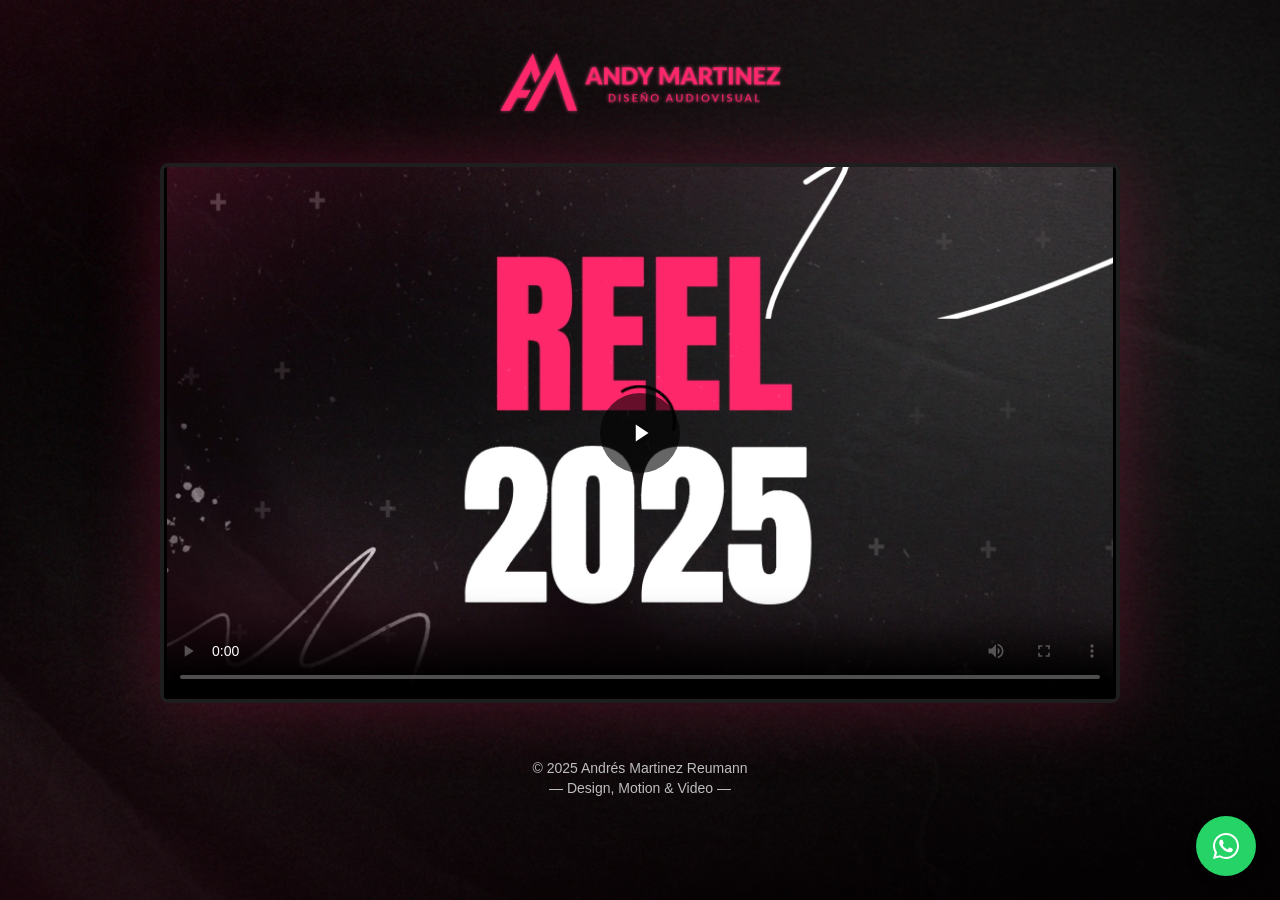
==== index.html @ 0b2b02ca "Update index.html" ====
<!DOCTYPE html>
<html lang="en">
<head>
  <meta charset="UTF-8" />
  <meta name="viewport" content="width=device-width, initial-scale=1.0" />
  <title>Andrés Martinez — Motion & Video</title>

  <!-- Favicon -->
  <!-- Colocá tus archivos en /assets/ y ajusta nombres/formato si lo deseas -->
  <link rel="icon" href="assets/fav.png" sizes="32x32" type="image/png">
 
  <!-- Optional: Apple / PWA support  -->
  <link rel="apple-touch-icon" href="assets/apple-touch-icon.png">
  <link rel="manifest" href="assets/site.webmanifest">

  <!-- Open Graph & Twitter preview -->
  <meta property="og:type" content="website" />
  <meta property="og:title" content="Andrés Martinez — Motion & Video Portfolio" />
  <meta property="og:description" content="Diseño, animación y video de alto impacto. Mirá mi reel 2025 en 1 minuto." />
  <meta property="og:image" content="https://andymartinezav.github.io/reel/assets/thumbnail.jpg" />
  <meta property="og:image:width" content="1280" />
  <meta property="og:image:height" content="720" />
  <meta property="og:url" content="https://andymartinezav.github.io/reel/" />
  <meta name="twitter:card" content="summary_large_image" />
  <meta name="twitter:title" content="Andrés Martinez — Motion & Video Portfolio" />
  <meta name="twitter:description" content="Diseño, animación y video de alto impacto. Mirá mi reel 2025 en 1 minuto." />
  <meta name="twitter:image" content="https://andymartinezav.github.io/reel/assets/thumbnail.jpg" />

  <style>
    /* =============================
      Quick‑tweak glow variables
      ————————————————————————
      Ajustá estos valores a gusto.
    ============================= */
    :root{
      --glow-color: rgba(255,39,107,0.25); /* Color (+ alpha) */
      --glow-blur: 75px;   /* Desenfoque */
      --glow-spread: 0px;  /* Grosor extra */
      --glow-inset: 0px;  /* Distancia al borde (0 pega al player) */
    }

    *{box-sizing:border-box;margin:0;padding:0}
    body{
      padding:0 1rem;display:flex;flex-direction:column;align-items:center;
      font-family:Arial,Helvetica,sans-serif;color:#fafafa;min-height:100vh;
      background:#0f0f0f url("assets/bg.png") center/cover no-repeat fixed;
    }
    body::before{content:"";position:fixed;inset:0;background:rgba(0,0,0,.4);pointer-events:none;z-index:-1}
    .logo{width:80%;max-width:280px;height:auto;margin:2rem auto}

    /* Video wrapper & custom glow */
    .video-wrapper{position:relative;width:100%;max-width:960px;aspect-ratio:16/9;overflow:visible}
    .video-wrapper::before{
      content:"";
      position:absolute;inset:var(--glow-inset);
      border-radius:12px;
      pointer-events:none;
      box-shadow:0 0 var(--glow-blur) var(--glow-spread) var(--glow-color);
      z-index:0;
    }
    .video-wrapper video{position:relative;z-index:1;width:100%;height:100%;border:4px solid #1e1e1e;border-radius:8px;background:#000}

    .play-overlay{position:absolute;top:50%;left:50%;transform:translate(-50%,-50%);width:80px;height:80px;border-radius:50%;background:rgba(0,0,0,.6);display:flex;align-items:center;justify-content:center;cursor:pointer;transition:transform .2s ease;z-index:5}
    .play-overlay:hover{transform:translate(-50%,-50%) scale(1.08)}
    .play-overlay svg{width:34px;height:34px;fill:#fff;filter:drop-shadow(0 0 4px rgba(0,0,0,.6))}

    footer{margin:3.5rem auto 1rem;font-size:.875rem;opacity:.75;text-align:center;line-height:1.4}
    /* WhatsApp button */
    .whatsapp-btn{position:fixed;bottom:1.5rem;right:1.5rem;width:60px;height:60px;border-radius:50%;background:#25d366;display:flex;align-items:center;justify-content:center;box-shadow:0 4px 10px rgba(0,0,0,.3);z-index:100;transition:transform .2s ease}
    .whatsapp-btn:hover{transform:scale(1.08)}
    .whatsapp-btn svg{width:32px;height:32px;fill:#fff}
    @media(min-width:1200px){.logo{max-width:320px}}
  </style>
</head>
<body>
  <img src="assets/logo-horizontal.png" alt="Andrés Martínez Logo" class="logo"/>

  <div class="video-wrapper">
    <video id="reel" src="assets/andymartinezreel2025.mp4" controls preload="metadata" poster="assets/thumbnail.jpg"></video>
    <div class="play-overlay" id="playBtn" aria-label="Play reel">
      <svg viewBox="0 0 64 64" xmlns="http://www.w3.org/2000/svg"><polygon points="24,16 48,32 24,48"/></svg>
    </div>
  </div>

  <footer>
    © 2025 Andrés Martinez Reumann<br/>
    — Design, Motion & Video —
  </footer>

 <a href="https://wa.me/5491161108899" class="whatsapp-btn" target="_blank" rel="noopener" aria-label="Chat on WhatsApp">
    <!-- Simple WhatsApp SVG Icon -->
    <svg viewBox="0 0 32 32" xmlns="http://www.w3.org/2000/svg">
      <path d="M16.002 2.996c-7.168 0-13 5.832-13 13 0 2.29.604 4.533 1.75 6.5L2.99 29l6.61-1.73a13.01 13.01 0 006.402 1.67h.002c7.168 0 13-5.832 13-13s-5.832-13-13-13zm0 23.999a11.003 11.003 0 01-5.606-1.53l-.4-.237-3.917 1.027 1.045-3.822-.26-.392A10.98 10.98 0 015 15.996c0-6.065 4.936-11 11-11s11 4.935 11 11-4.936 11-11 11zm6.137-8.317c-.336-.17-1.986-.981-2.296-1.094-.307-.112-.532-.17-.757.17-.224.336-.87 1.093-1.066 1.318-.196.224-.392.252-.73.084-.336-.17-1.42-.523-2.705-1.666-1-.893-1.674-1.994-1.872-2.33-.196-.336-.021-.518.148-.688.152-.152.336-.392.505-.588.168-.196.224-.336.336-.56.112-.224.056-.42-.028-.588-.084-.168-.757-1.825-1.037-2.504-.272-.652-.548-.56-.757-.569l-.646-.011c-.224 0-.588.084-.897.392-.308.308-1.176 1.148-1.176 2.805s1.203 3.252 1.372 3.48c.168.224 2.369 3.623 5.745 5.063.804.347 1.432.554 1.92.708.808.258 1.544.222 2.126.135.648-.097 1.986-.811 2.27-1.594.28-.785.28-1.46.196-1.594-.084-.135-.308-.224-.645-.392z"/>
    </svg>
  </a>
</body>
</html>
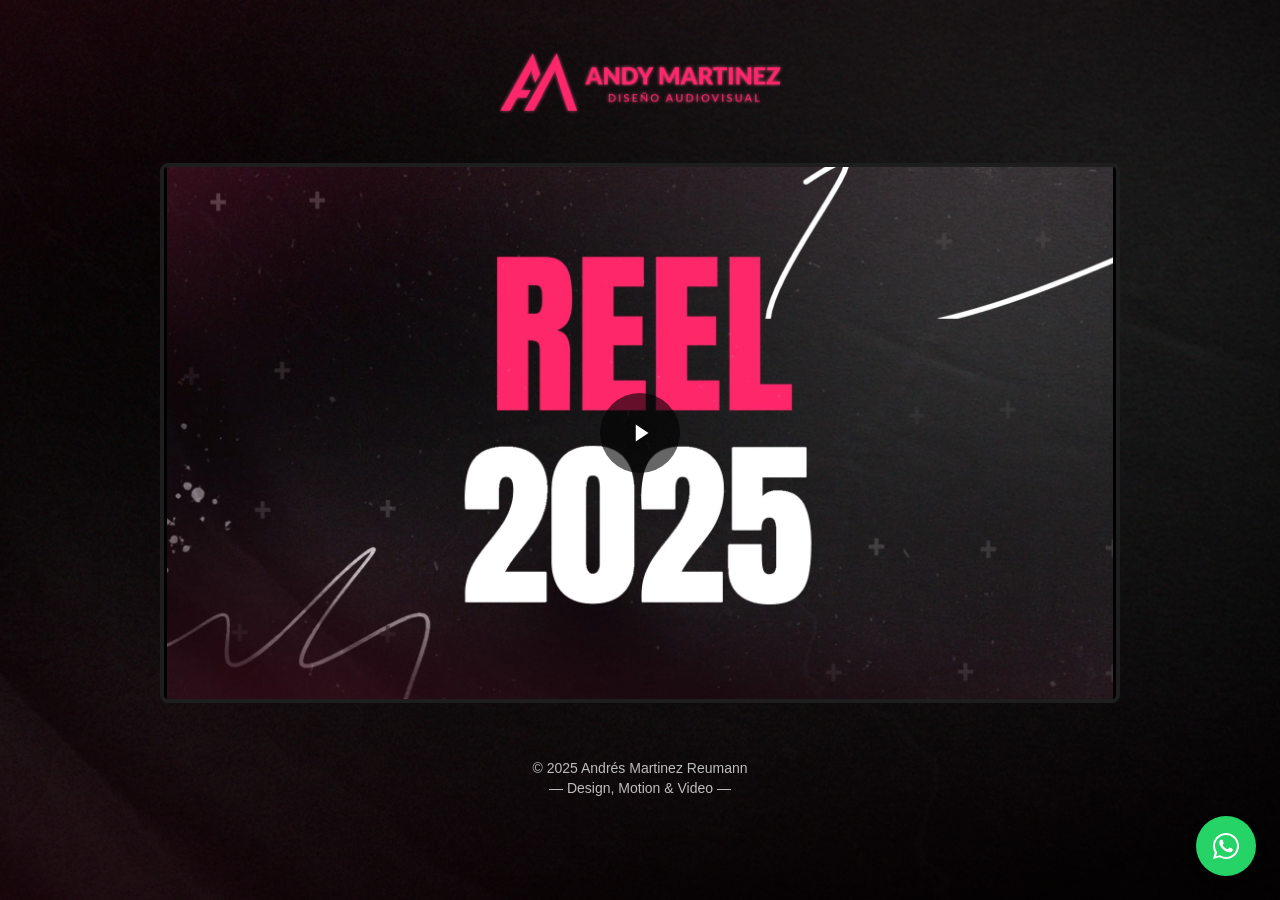
==== commit 0828a508: "Add files via upload" ====
--- a/index.html
+++ b/index.html
@@ -4,16 +4,8 @@
   <meta charset="UTF-8" />
   <meta name="viewport" content="width=device-width, initial-scale=1.0" />
   <title>Andrés Martinez — Motion & Video</title>
-
-  <!-- Favicon -->
-  <!-- Colocá tus archivos en /assets/ y ajusta nombres/formato si lo deseas -->
   <link rel="icon" href="assets/fav.png" sizes="32x32" type="image/png">
- 
-  <!-- Optional: Apple / PWA support  -->
-  <link rel="apple-touch-icon" href="assets/apple-touch-icon.png">
-  <link rel="manifest" href="assets/site.webmanifest">
-
-  <!-- Open Graph & Twitter preview -->
+  <!-- Open Graph & Twitter preview -->
   <meta property="og:type" content="website" />
   <meta property="og:title" content="Andrés Martinez — Motion & Video Portfolio" />
   <meta property="og:description" content="Diseño, animación y video de alto impacto. Mirá mi reel 2025 en 1 minuto." />
@@ -27,18 +19,6 @@
   <meta name="twitter:image" content="https://andymartinezav.github.io/reel/assets/thumbnail.jpg" />
 
   <style>
-    /* =============================
-      Quick‑tweak glow variables
-      ————————————————————————
-      Ajustá estos valores a gusto.
-    ============================= */
-    :root{
-      --glow-color: rgba(255,39,107,0.25); /* Color (+ alpha) */
-      --glow-blur: 75px;   /* Desenfoque */
-      --glow-spread: 0px;  /* Grosor extra */
-      --glow-inset: 0px;  /* Distancia al borde (0 pega al player) */
-    }
-
     *{box-sizing:border-box;margin:0;padding:0}
     body{
       padding:0 1rem;display:flex;flex-direction:column;align-items:center;
@@ -47,23 +27,11 @@
     }
     body::before{content:"";position:fixed;inset:0;background:rgba(0,0,0,.4);pointer-events:none;z-index:-1}
     .logo{width:80%;max-width:280px;height:auto;margin:2rem auto}
-
-    /* Video wrapper & custom glow */
-    .video-wrapper{position:relative;width:100%;max-width:960px;aspect-ratio:16/9;overflow:visible}
-    .video-wrapper::before{
-      content:"";
-      position:absolute;inset:var(--glow-inset);
-      border-radius:12px;
-      pointer-events:none;
-      box-shadow:0 0 var(--glow-blur) var(--glow-spread) var(--glow-color);
-      z-index:0;
-    }
-    .video-wrapper video{position:relative;z-index:1;width:100%;height:100%;border:4px solid #1e1e1e;border-radius:8px;background:#000}
-
+    .video-wrapper{position:relative;width:100%;max-width:960px;aspect-ratio:16/9}
+    .video-wrapper video{width:100%;height:100%;border:4px solid #1e1e1e;border-radius:8px;background:#000}
     .play-overlay{position:absolute;top:50%;left:50%;transform:translate(-50%,-50%);width:80px;height:80px;border-radius:50%;background:rgba(0,0,0,.6);display:flex;align-items:center;justify-content:center;cursor:pointer;transition:transform .2s ease;z-index:5}
     .play-overlay:hover{transform:translate(-50%,-50%) scale(1.08)}
     .play-overlay svg{width:34px;height:34px;fill:#fff;filter:drop-shadow(0 0 4px rgba(0,0,0,.6))}
-
     footer{margin:3.5rem auto 1rem;font-size:.875rem;opacity:.75;text-align:center;line-height:1.4}
     /* WhatsApp button */
     .whatsapp-btn{position:fixed;bottom:1.5rem;right:1.5rem;width:60px;height:60px;border-radius:50%;background:#25d366;display:flex;align-items:center;justify-content:center;box-shadow:0 4px 10px rgba(0,0,0,.3);z-index:100;transition:transform .2s ease}
@@ -84,7 +52,7 @@
 
   <footer>
     © 2025 Andrés Martinez Reumann<br/>
-    — Design, Motion & Video —
+   — Design, Motion & Video —
   </footer>
 
  <a href="https://wa.me/5491161108899" class="whatsapp-btn" target="_blank" rel="noopener" aria-label="Chat on WhatsApp">
@@ -93,5 +61,14 @@
       <path d="M16.002 2.996c-7.168 0-13 5.832-13 13 0 2.29.604 4.533 1.75 6.5L2.99 29l6.61-1.73a13.01 13.01 0 006.402 1.67h.002c7.168 0 13-5.832 13-13s-5.832-13-13-13zm0 23.999a11.003 11.003 0 01-5.606-1.53l-.4-.237-3.917 1.027 1.045-3.822-.26-.392A10.98 10.98 0 015 15.996c0-6.065 4.936-11 11-11s11 4.935 11 11-4.936 11-11 11zm6.137-8.317c-.336-.17-1.986-.981-2.296-1.094-.307-.112-.532-.17-.757.17-.224.336-.87 1.093-1.066 1.318-.196.224-.392.252-.73.084-.336-.17-1.42-.523-2.705-1.666-1-.893-1.674-1.994-1.872-2.33-.196-.336-.021-.518.148-.688.152-.152.336-.392.505-.588.168-.196.224-.336.336-.56.112-.224.056-.42-.028-.588-.084-.168-.757-1.825-1.037-2.504-.272-.652-.548-.56-.757-.569l-.646-.011c-.224 0-.588.084-.897.392-.308.308-1.176 1.148-1.176 2.805s1.203 3.252 1.372 3.48c.168.224 2.369 3.623 5.745 5.063.804.347 1.432.554 1.92.708.808.258 1.544.222 2.126.135.648-.097 1.986-.811 2.27-1.594.28-.785.28-1.46.196-1.594-.084-.135-.308-.224-.645-.392z"/>
     </svg>
   </a>
+
+  <script>
+    const video=document.getElementById('reel');
+    const playBtn=document.getElementById('playBtn');
+    video.controls=false;
+    playBtn.addEventListener('click',()=>{video.play()});
+    video.addEventListener('play',()=>{playBtn.style.display='none';video.controls=true});
+    video.addEventListener('pause',()=>{if(video.currentTime===0||video.currentTime===video.duration)return;playBtn.style.display='flex';video.controls=true});
+  </script>
 </body>
 </html>
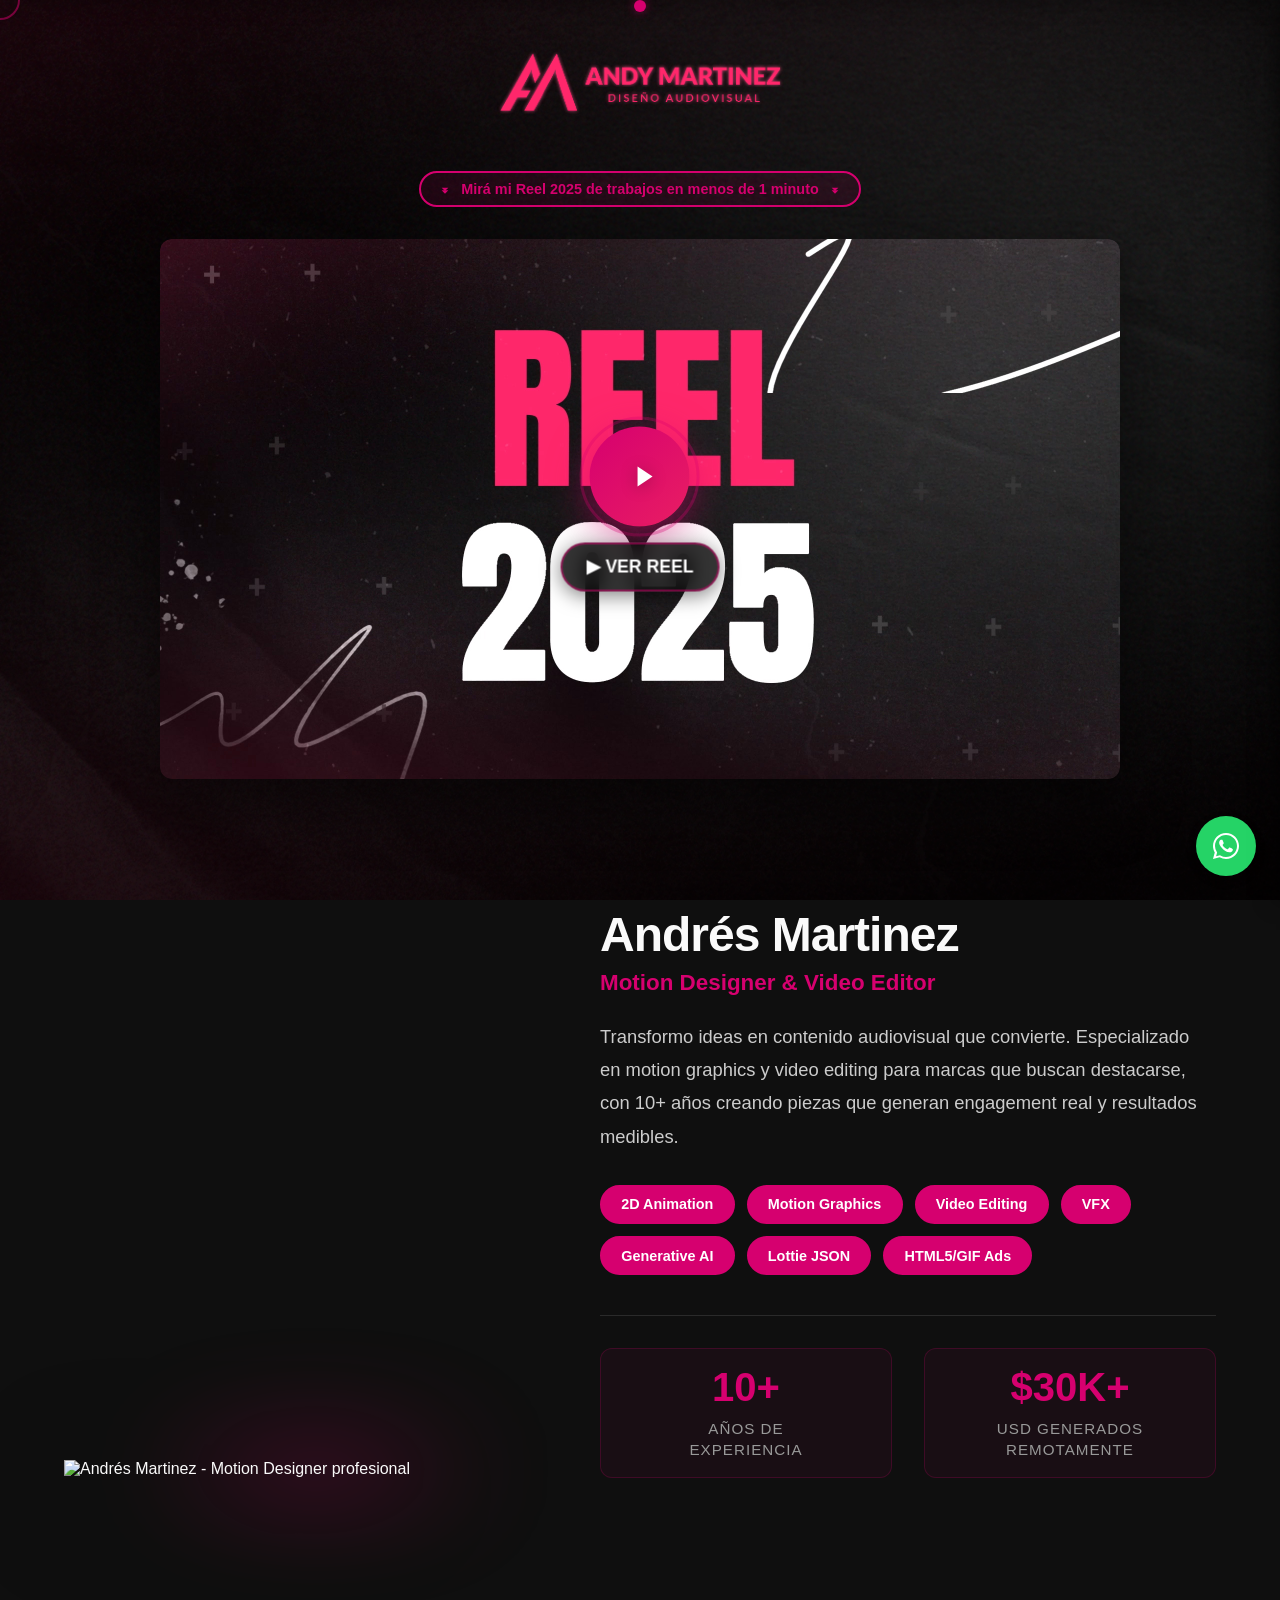
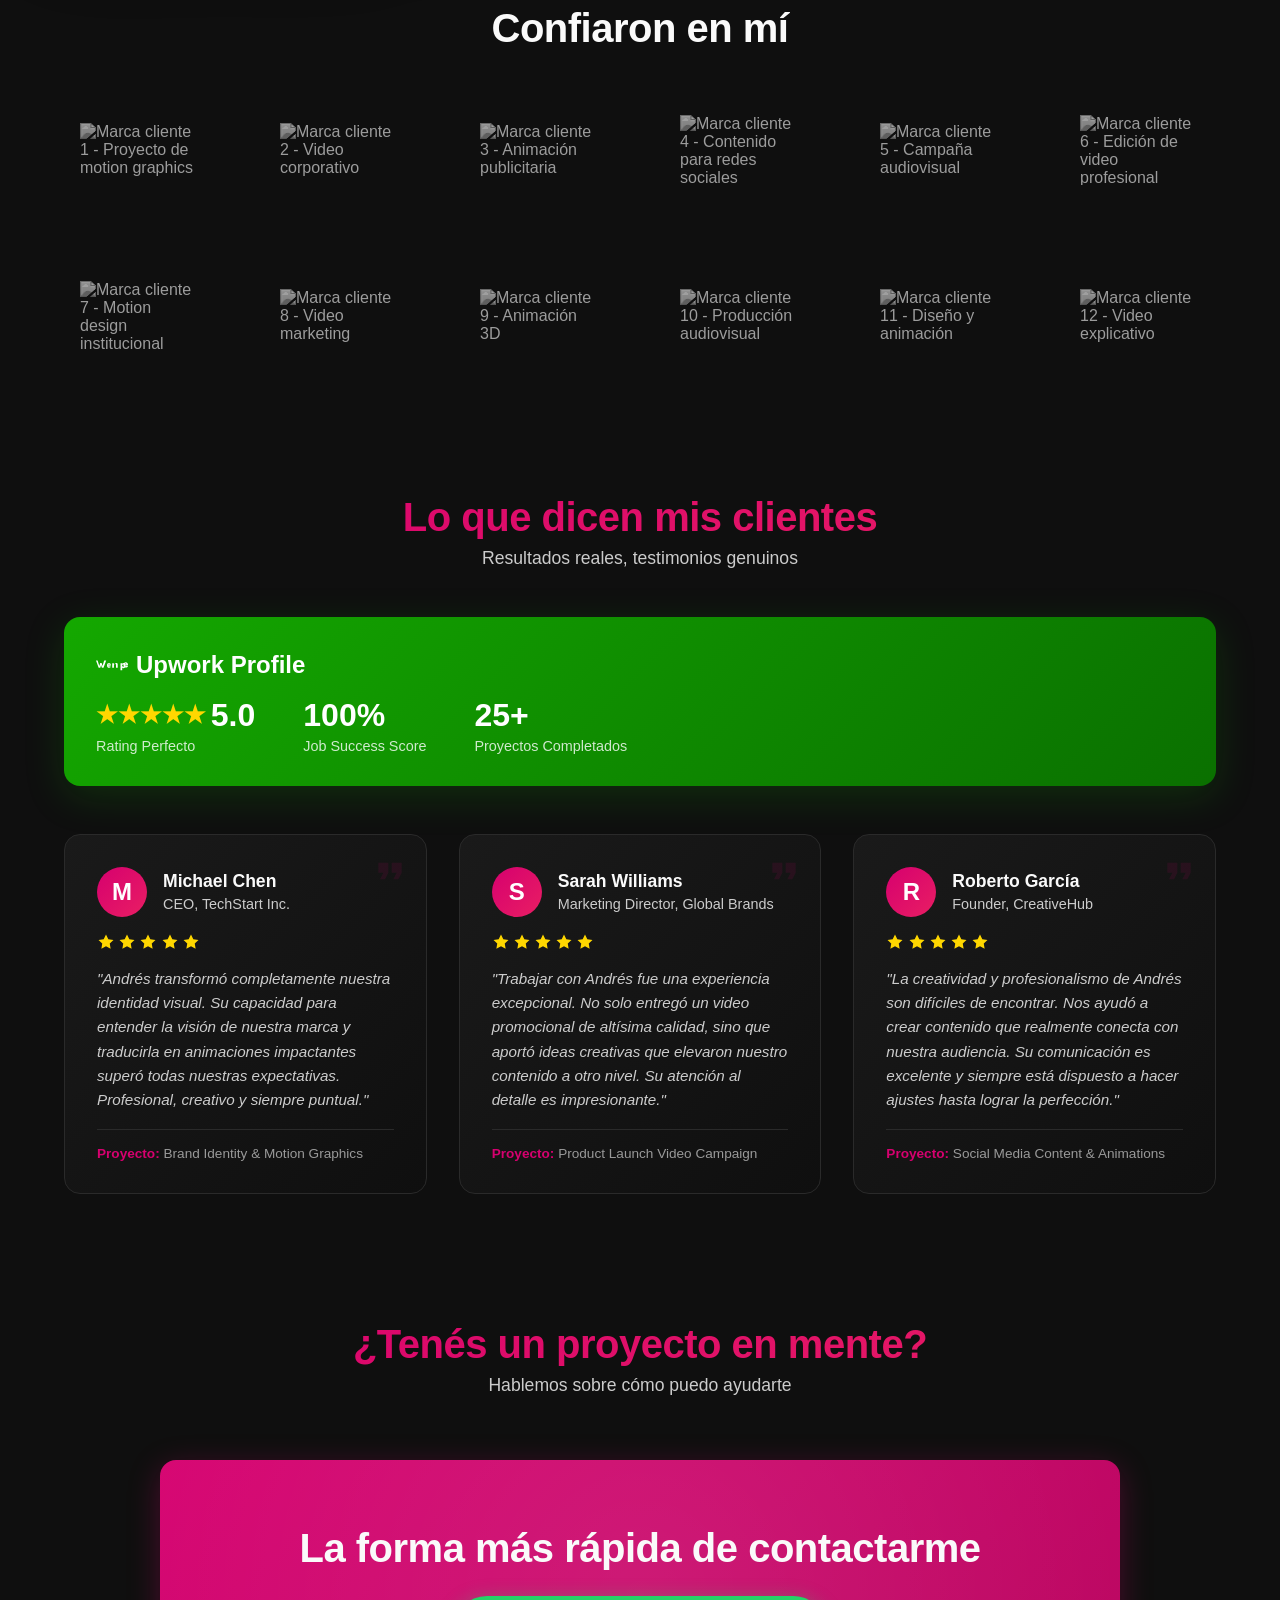
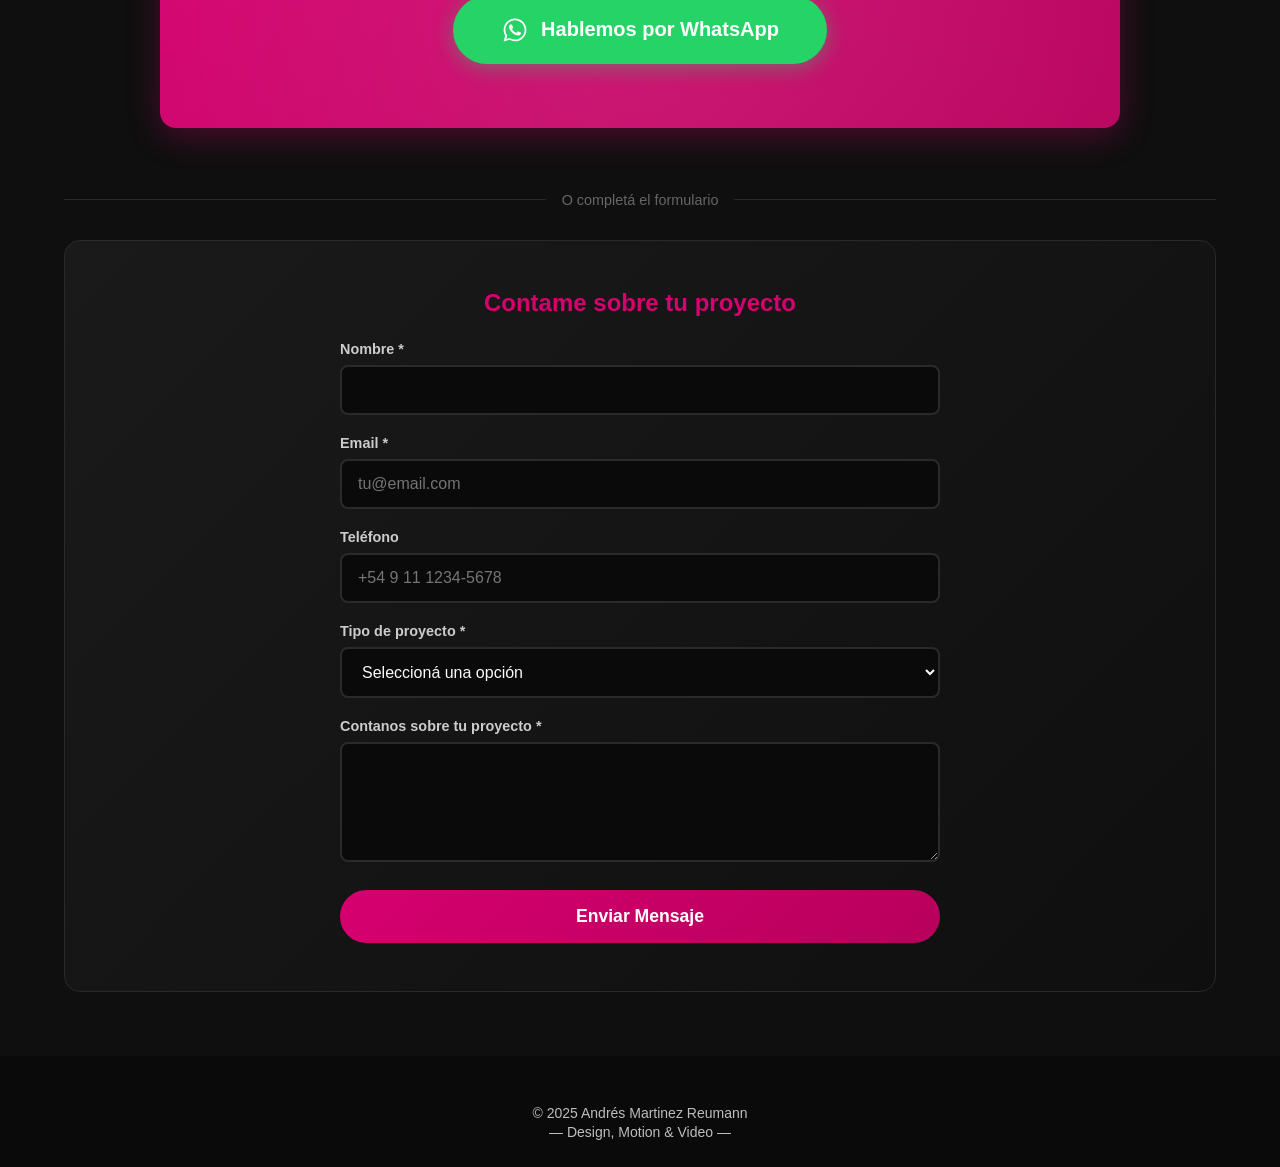
==== commit 56c89fc7: "Add files via upload" ====
--- a/index.html
+++ b/index.html
@@ -5,7 +5,6 @@
   <meta name="viewport" content="width=device-width, initial-scale=1.0" />
   <title>Andrés Martinez — Motion & Video</title>
   <link rel="icon" href="assets/fav.png" sizes="32x32" type="image/png">
-  <!-- Open Graph & Twitter preview -->
   <meta property="og:type" content="website" />
   <meta property="og:title" content="Andrés Martinez — Motion & Video Portfolio" />
   <meta property="og:description" content="Diseño, animación y video de alto impacto. Mirá mi reel 2025 en 1 minuto." />
@@ -17,58 +16,376 @@
   <meta name="twitter:title" content="Andrés Martinez — Motion & Video Portfolio" />
   <meta name="twitter:description" content="Diseño, animación y video de alto impacto. Mirá mi reel 2025 en 1 minuto." />
   <meta name="twitter:image" content="https://andymartinezav.github.io/reel/assets/thumbnail.jpg" />
-
-  <style>
-    *{box-sizing:border-box;margin:0;padding:0}
-    body{
-      padding:0 1rem;display:flex;flex-direction:column;align-items:center;
-      font-family:Arial,Helvetica,sans-serif;color:#fafafa;min-height:100vh;
-      background:#0f0f0f url("assets/bg.png") center/cover no-repeat fixed;
-    }
-    body::before{content:"";position:fixed;inset:0;background:rgba(0,0,0,.4);pointer-events:none;z-index:-1}
-    .logo{width:80%;max-width:280px;height:auto;margin:2rem auto}
-    .video-wrapper{position:relative;width:100%;max-width:960px;aspect-ratio:16/9}
-    .video-wrapper video{width:100%;height:100%;border:4px solid #1e1e1e;border-radius:8px;background:#000}
-    .play-overlay{position:absolute;top:50%;left:50%;transform:translate(-50%,-50%);width:80px;height:80px;border-radius:50%;background:rgba(0,0,0,.6);display:flex;align-items:center;justify-content:center;cursor:pointer;transition:transform .2s ease;z-index:5}
-    .play-overlay:hover{transform:translate(-50%,-50%) scale(1.08)}
-    .play-overlay svg{width:34px;height:34px;fill:#fff;filter:drop-shadow(0 0 4px rgba(0,0,0,.6))}
-    footer{margin:3.5rem auto 1rem;font-size:.875rem;opacity:.75;text-align:center;line-height:1.4}
-    /* WhatsApp button */
-    .whatsapp-btn{position:fixed;bottom:1.5rem;right:1.5rem;width:60px;height:60px;border-radius:50%;background:#25d366;display:flex;align-items:center;justify-content:center;box-shadow:0 4px 10px rgba(0,0,0,.3);z-index:100;transition:transform .2s ease}
-    .whatsapp-btn:hover{transform:scale(1.08)}
-    .whatsapp-btn svg{width:32px;height:32px;fill:#fff}
-    @media(min-width:1200px){.logo{max-width:320px}}
-  </style>
+  
+  <link rel="stylesheet" href="styles.css">
 </head>
 <body>
-  <img src="assets/logo-horizontal.png" alt="Andrés Martínez Logo" class="logo"/>
-
-  <div class="video-wrapper">
-    <video id="reel" src="assets/andymartinezreel2025.mp4" controls preload="metadata" poster="assets/thumbnail.jpg"></video>
-    <div class="play-overlay" id="playBtn" aria-label="Play reel">
-      <svg viewBox="0 0 64 64" xmlns="http://www.w3.org/2000/svg"><polygon points="24,16 48,32 24,48"/></svg>
+  <!-- PRELOADER -->
+  <div class="preloader" id="preloader">
+    <img src="assets/logo-horizontal.png" alt="Loading..." class="preloader-logo">
+    <div class="preloader-bar">
+      <div class="preloader-progress" id="preloaderProgress"></div>
     </div>
   </div>
 
+  <!-- CURSOR PERSONALIZADO -->
+  <div class="custom-cursor" id="customCursor"></div>
+  <div class="custom-cursor-ring" id="customCursorRing"></div>
+
+  <!-- STICKY HEADER -->
+  <header class="sticky-header" id="stickyHeader">
+    <div class="sticky-header-inner">
+      <div class="language-switcher">
+        <button class="lang-btn active" data-lang="es">ES</button>
+        <button class="lang-btn" data-lang="en">EN</button>
+      </div>
+      <img src="assets/logo-horizontal.png" alt="Andrés Martínez Logo" class="sticky-logo"/>
+      <button class="hamburger" id="hamburger" aria-label="Abrir menú">
+        <span></span>
+        <span></span>
+        <span></span>
+      </button>
+    </div>
+  </header>
+
+  <!-- MOBILE MENU -->
+  <div class="mobile-menu" id="mobileMenu">
+    <nav>
+      <a href="#hero" class="menu-link" data-translate="menu_reel">Reel 2025</a>
+      <a href="#brands" class="menu-link" data-translate="menu_brands">Marcas</a>
+      <a href="#about" class="menu-link" data-translate="menu_about">Sobre mí</a>
+      <a href="#social-proof" class="menu-link" data-translate="menu_testimonials">Testimonios</a>
+      <a href="#contact" class="menu-link" data-translate="menu_contact">Contacto</a>
+    </nav>
+  </div>
+
+  <!-- HERO -->
+  <div class="hero-section" id="hero">
+    <img src="assets/logo-horizontal.png" alt="Andrés Martínez - Motion Designer & Video Editor" class="logo" id="mainLogo"/>
+    
+    <div class="reel-header">
+      <div class="reel-duration">
+        <svg viewBox="0 0 24 24" xmlns="http://www.w3.org/2000/svg">
+          <path d="M7 10l5 5 5-5z"/>
+          <path d="M7 14l5 5 5-5z"/>
+        </svg>
+        <span data-translate="reel_duration">Mirá mi Reel 2025 de trabajos en menos de 1 minuto</span>
+        <svg viewBox="0 0 24 24" xmlns="http://www.w3.org/2000/svg">
+          <path d="M7 10l5 5 5-5z"/>
+          <path d="M7 14l5 5 5-5z"/>
+        </svg>
+      </div>
+    </div>
+    
+    <div class="video-wrapper">
+      <video id="reel" src="assets/andymartinezreel2025.mp4" controls preload="metadata" poster="assets/thumbnail.jpg" aria-label="Reel 2025 de Andrés Martinez"></video>
+      <div class="play-overlay" id="playBtn" aria-label="Reproducir reel">
+        <div class="play-btn-circle">
+          <svg viewBox="0 0 64 64" xmlns="http://www.w3.org/2000/svg"><polygon points="24,16 48,32 24,48"/></svg>
+        </div>
+        <div class="play-text" data-translate="play_text">▶ VER REEL</div>
+      </div>
+    </div>
+  </div>
+
+
+<!-- ABOUT -->
+  <section id="about">
+    <div class="about-container">
+      <div class="about-photo">
+        <img src="assets/andres-foto.png" alt="Andrés Martinez - Motion Designer profesional">
+      </div>
+      <div class="about-content">
+        <h3>Andrés Martinez</h3>
+        <div class="about-role" data-translate="about_role">Motion Designer & Video Editor</div>
+        <p class="about-text" data-translate="about_text">
+          Transformo ideas en contenido audiovisual que convierte. Especializado en motion graphics 
+          y video editing para marcas que buscan destacarse, con 10+ años creando piezas que generan 
+          engagement real y resultados medibles.
+        </p>
+        <div class="skills">
+          <span class="skill-badge" data-translate="skill_1">2D Animation</span>
+          <span class="skill-badge" data-translate="skill_2">Motion Graphics</span>
+          <span class="skill-badge" data-translate="skill_3">Video Editing</span>
+          <span class="skill-badge" data-translate="skill_4">VFX</span>
+          <span class="skill-badge" data-translate="skill_5">Generative AI</span>
+          <span class="skill-badge" data-translate="skill_6">Lottie JSON</span>
+          <span class="skill-badge" data-translate="skill_7">HTML5/GIF Ads</span>
+        </div>
+        <div class="stats">
+          <div class="stat-item">
+            <strong>10+</strong>
+            <span data-translate="stats_years">Años de<br>Experiencia</span>
+          </div>
+          <div class="stat-item">
+            <strong>$30K+</strong>
+            <span data-translate="stats_revenue">USD Generados<br>Remotamente</span>
+          </div>
+        </div>
+      </div>
+    </div>
+  </section>
+
+
+
+  <!-- LOGOS MARCAS -->
+  <section id="brands">
+    <h2 data-translate="brands_title">Confiaron en mí</h2>
+    <div class="brands-grid">
+      <div class="brand-item">
+        <img src="assets/logos/brand-01.png" alt="Marca cliente 1 - Proyecto de motion graphics">
+      </div>
+      <div class="brand-item">
+        <img src="assets/logos/brand-02.png" alt="Marca cliente 2 - Video corporativo">
+      </div>
+      <div class="brand-item">
+        <img src="assets/logos/brand-03.png" alt="Marca cliente 3 - Animación publicitaria">
+      </div>
+      <div class="brand-item">
+        <img src="assets/logos/brand-04.png" alt="Marca cliente 4 - Contenido para redes sociales">
+      </div>
+      <div class="brand-item">
+        <img src="assets/logos/brand-05.png" alt="Marca cliente 5 - Campaña audiovisual">
+      </div>
+      <div class="brand-item">
+        <img src="assets/logos/brand-06.png" alt="Marca cliente 6 - Edición de video profesional">
+      </div>
+      <div class="brand-item">
+        <img src="assets/logos/brand-07.png" alt="Marca cliente 7 - Motion design institucional">
+      </div>
+      <div class="brand-item">
+        <img src="assets/logos/brand-08.png" alt="Marca cliente 8 - Video marketing">
+      </div>
+      <div class="brand-item">
+        <img src="assets/logos/brand-09.png" alt="Marca cliente 9 - Animación 3D">
+      </div>
+      <div class="brand-item">
+        <img src="assets/logos/brand-10.png" alt="Marca cliente 10 - Producción audiovisual">
+      </div>
+      <div class="brand-item">
+        <img src="assets/logos/brand-11.png" alt="Marca cliente 11 - Diseño y animación">
+      </div>
+      <div class="brand-item">
+        <img src="assets/logos/brand-12.png" alt="Marca cliente 12 - Video explicativo">
+      </div>
+    </div>
+  </section>
+
+  
+
+  <!-- SOCIAL PROOF -->
+  <section id="social-proof">
+    <div class="section-title">
+      <h2 data-translate="testimonials_title">Lo que dicen mis clientes</h2>
+      <p data-translate="testimonials_subtitle">Resultados reales, testimonios genuinos</p>
+    </div>
+
+    <!-- Upwork Badge -->
+    <div class="upwork-badge">
+      <div class="upwork-info">
+        <div class="upwork-logo">
+          <svg viewBox="0 0 102 28" xmlns="http://www.w3.org/2000/svg">
+            <path d="M65.4 7.9c-3.6 0-6.5 2.3-7.5 5.5l-.1.3-.8-5.5h-5.3v14.5h5.5v-8.6c0-2.7 1.5-4.2 3.5-4.2 1.8 0 3 1.2 3 3.5v9.3h5.5v-10c0-4.5-2.6-4.8-3.8-4.8zM47 13.5c0-3.1-2-5.6-5.5-5.6-3.5 0-6.3 2.7-6.3 7.4 0 4.6 2.8 7.4 6.6 7.4 2.5 0 4.3-1.1 5.2-2.3l.2-.2-3.1-2.8-.2.2c-.6.7-1.4 1.1-2.3 1.1-1.5 0-2.5-.9-2.7-2.4h8v-2.8zm-8-1.3c.3-1.3 1.3-2.1 2.5-2.1s2.1.8 2.3 2.1h-4.8zM87.8 7.9c-1.8 0-3.4.8-4.4 2.2l-.2-1.9h-5.1v22.5h5.5v-8.2c1 1 2.4 1.5 3.9 1.5 3.8 0 6.8-3.1 6.8-8s-3-8.1-6.5-8.1zm-1.2 11.4c-1.8 0-3.2-1.5-3.2-3.5s1.4-3.5 3.2-3.5 3.2 1.5 3.2 3.5-1.4 3.5-3.2 3.5zM26.2 0L20.7 17 18 7.9h-4.7L10.6 17 5.1 0H0l8.5 22.7h5.1l2.6-8.7 2.6 8.7h5.1L32.4 0h-6.2zM102 13.3c0-4.8-2.8-7.8-7.1-7.8s-7.4 3-7.4 7.9c0 5.2 3.2 8.2 7.8 8.2 3.1 0 5.5-1.4 6.6-3.9l.2-.4-4.3-1.7-.2.3c-.6 1.1-1.7 1.7-3.1 1.7-1.8 0-3.1-1.1-3.4-2.8h11v-1.5zm-11-1.9c.4-1.5 1.6-2.5 3.1-2.5 1.6 0 2.7 1 2.9 2.5h-6z"/>
+          </svg>
+          Upwork Profile
+        </div>
+        <div class="upwork-stats">
+          <div class="stat">
+            <div class="stat-value">
+              <span class="stars">★★★★★</span>
+              <span>5.0</span>
+            </div>
+            <div class="stat-label" data-translate="upwork_rating">Rating Perfecto</div>
+          </div>
+          <div class="stat">
+            <div class="stat-value">100%</div>
+            <div class="stat-label" data-translate="upwork_success">Job Success Score</div>
+          </div>
+          <div class="stat">
+            <div class="stat-value">25+</div>
+            <div class="stat-label" data-translate="upwork_projects">Proyectos Completados</div>
+          </div>
+        </div>
+      </div>
+    </div>
+
+    <!-- Testimonials Grid -->
+    <div class="testimonials-grid">
+      <!-- Testimonial 1 -->
+      <div class="testimonial-card">
+        <div class="quote-icon">
+          <svg viewBox="0 0 24 24" xmlns="http://www.w3.org/2000/svg">
+            <path d="M6 17h3l2-4V7H5v6h3zm8 0h3l2-4V7h-6v6h3z"/>
+          </svg>
+        </div>
+        <div class="testimonial-header">
+          <div class="client-avatar">M</div>
+          <div class="client-info">
+            <div class="client-name">Michael Chen</div>
+            <div class="client-role">CEO, TechStart Inc.</div>
+          </div>
+        </div>
+        <div class="rating">
+          <svg viewBox="0 0 24 24"><path d="M12 2l3.09 6.26L22 9.27l-5 4.87 1.18 6.88L12 17.77l-6.18 3.25L7 14.14 2 9.27l6.91-1.01L12 2z"/></svg>
+          <svg viewBox="0 0 24 24"><path d="M12 2l3.09 6.26L22 9.27l-5 4.87 1.18 6.88L12 17.77l-6.18 3.25L7 14.14 2 9.27l6.91-1.01L12 2z"/></svg>
+          <svg viewBox="0 0 24 24"><path d="M12 2l3.09 6.26L22 9.27l-5 4.87 1.18 6.88L12 17.77l-6.18 3.25L7 14.14 2 9.27l6.91-1.01L12 2z"/></svg>
+          <svg viewBox="0 0 24 24"><path d="M12 2l3.09 6.26L22 9.27l-5 4.87 1.18 6.88L12 17.77l-6.18 3.25L7 14.14 2 9.27l6.91-1.01L12 2z"/></svg>
+          <svg viewBox="0 0 24 24"><path d="M12 2l3.09 6.26L22 9.27l-5 4.87 1.18 6.88L12 17.77l-6.18 3.25L7 14.14 2 9.27l6.91-1.01L12 2z"/></svg>
+        </div>
+        <div class="testimonial-text" data-translate="testimonial_1">
+          "Andrés transformó completamente nuestra identidad visual. Su capacidad para entender la visión de nuestra marca y traducirla en animaciones impactantes superó todas nuestras expectativas. Profesional, creativo y siempre puntual."
+        </div>
+        <div class="testimonial-project">
+          <strong data-translate="project_label">Proyecto:</strong> <span data-translate="project_1">Brand Identity & Motion Graphics</span>
+        </div>
+      </div>
+
+      <!-- Testimonial 2 -->
+      <div class="testimonial-card">
+        <div class="quote-icon">
+          <svg viewBox="0 0 24 24" xmlns="http://www.w3.org/2000/svg">
+            <path d="M6 17h3l2-4V7H5v6h3zm8 0h3l2-4V7h-6v6h3z"/>
+          </svg>
+        </div>
+        <div class="testimonial-header">
+          <div class="client-avatar">S</div>
+          <div class="client-info">
+            <div class="client-name">Sarah Williams</div>
+            <div class="client-role">Marketing Director, Global Brands</div>
+          </div>
+        </div>
+        <div class="rating">
+          <svg viewBox="0 0 24 24"><path d="M12 2l3.09 6.26L22 9.27l-5 4.87 1.18 6.88L12 17.77l-6.18 3.25L7 14.14 2 9.27l6.91-1.01L12 2z"/></svg>
+          <svg viewBox="0 0 24 24"><path d="M12 2l3.09 6.26L22 9.27l-5 4.87 1.18 6.88L12 17.77l-6.18 3.25L7 14.14 2 9.27l6.91-1.01L12 2z"/></svg>
+          <svg viewBox="0 0 24 24"><path d="M12 2l3.09 6.26L22 9.27l-5 4.87 1.18 6.88L12 17.77l-6.18 3.25L7 14.14 2 9.27l6.91-1.01L12 2z"/></svg>
+          <svg viewBox="0 0 24 24"><path d="M12 2l3.09 6.26L22 9.27l-5 4.87 1.18 6.88L12 17.77l-6.18 3.25L7 14.14 2 9.27l6.91-1.01L12 2z"/></svg>
+          <svg viewBox="0 0 24 24"><path d="M12 2l3.09 6.26L22 9.27l-5 4.87 1.18 6.88L12 17.77l-6.18 3.25L7 14.14 2 9.27l6.91-1.01L12 2z"/></svg>
+        </div>
+        <div class="testimonial-text" data-translate="testimonial_2">
+          "Trabajar con Andrés fue una experiencia excepcional. No solo entregó un video promocional de altísima calidad, sino que aportó ideas creativas que elevaron nuestro contenido a otro nivel. Su atención al detalle es impresionante."
+        </div>
+        <div class="testimonial-project">
+          <strong data-translate="project_label">Proyecto:</strong> <span data-translate="project_2">Product Launch Video Campaign</span>
+        </div>
+      </div>
+
+      <!-- Testimonial 3 -->
+      <div class="testimonial-card">
+        <div class="quote-icon">
+          <svg viewBox="0 0 24 24" xmlns="http://www.w3.org/2000/svg">
+            <path d="M6 17h3l2-4V7H5v6h3zm8 0h3l2-4V7h-6v6h3z"/>
+          </svg>
+        </div>
+        <div class="testimonial-header">
+          <div class="client-avatar">R</div>
+          <div class="client-info">
+            <div class="client-name">Roberto García</div>
+            <div class="client-role">Founder, CreativeHub</div>
+          </div>
+        </div>
+        <div class="rating">
+          <svg viewBox="0 0 24 24"><path d="M12 2l3.09 6.26L22 9.27l-5 4.87 1.18 6.88L12 17.77l-6.18 3.25L7 14.14 2 9.27l6.91-1.01L12 2z"/></svg>
+          <svg viewBox="0 0 24 24"><path d="M12 2l3.09 6.26L22 9.27l-5 4.87 1.18 6.88L12 17.77l-6.18 3.25L7 14.14 2 9.27l6.91-1.01L12 2z"/></svg>
+          <svg viewBox="0 0 24 24"><path d="M12 2l3.09 6.26L22 9.27l-5 4.87 1.18 6.88L12 17.77l-6.18 3.25L7 14.14 2 9.27l6.91-1.01L12 2z"/></svg>
+          <svg viewBox="0 0 24 24"><path d="M12 2l3.09 6.26L22 9.27l-5 4.87 1.18 6.88L12 17.77l-6.18 3.25L7 14.14 2 9.27l6.91-1.01L12 2z"/></svg>
+          <svg viewBox="0 0 24 24"><path d="M12 2l3.09 6.26L22 9.27l-5 4.87 1.18 6.88L12 17.77l-6.18 3.25L7 14.14 2 9.27l6.91-1.01L12 2z"/></svg>
+        </div>
+        <div class="testimonial-text" data-translate="testimonial_3">
+          "La creatividad y profesionalismo de Andrés son difíciles de encontrar. Nos ayudó a crear contenido que realmente conecta con nuestra audiencia. Su comunicación es excelente y siempre está dispuesto a hacer ajustes hasta lograr la perfección."
+        </div>
+        <div class="testimonial-project">
+          <strong data-translate="project_label">Proyecto:</strong> <span data-translate="project_3">Social Media Content & Animations</span>
+        </div>
+      </div>
+    </div>
+  </section>
+
+  <!-- CONTACTO -->
+  <section id="contact">
+    <div class="section-title">
+      <h2 data-translate="contact_title">¿Tenés un proyecto en mente?</h2>
+      <p data-translate="contact_subtitle">Hablemos sobre cómo puedo ayudarte</p>
+    </div>
+
+    <!-- CTA WhatsApp Principal -->
+    <div class="cta-section">
+      <h2 data-translate="cta_title">La forma más rápida de contactarme</h2>
+      <a href="https://wa.me/5491161108899?text=Hola%20Andrés!%20Me%20interesa%20hablar%20sobre%20un%20proyecto" 
+         class="cta-whatsapp-btn" 
+         target="_blank" 
+         rel="noopener"
+         aria-label="Contactar por WhatsApp">
+        <svg viewBox="0 0 32 32" xmlns="http://www.w3.org/2000/svg">
+          <path d="M16.002 2.996c-7.168 0-13 5.832-13 13 0 2.29.604 4.533 1.75 6.5L2.99 29l6.61-1.73a13.01 13.01 0 006.402 1.67h.002c7.168 0 13-5.832 13-13s-5.832-13-13-13zm0 23.999a11.003 11.003 0 01-5.606-1.53l-.4-.237-3.917 1.027 1.045-3.822-.26-.392A10.98 10.98 0 015 15.996c0-6.065 4.936-11 11-11s11 4.935 11 11-4.936 11-11 11zm6.137-8.317c-.336-.17-1.986-.981-2.296-1.094-.307-.112-.532-.17-.757.17-.224.336-.87 1.093-1.066 1.318-.196.224-.392.252-.73.084-.336-.17-1.42-.523-2.705-1.666-1-.893-1.674-1.994-1.872-2.33-.196-.336-.021-.518.148-.688.152-.152.336-.392.505-.588.168-.196.224-.336.336-.56.112-.224.056-.42-.028-.588-.084-.168-.757-1.825-1.037-2.504-.272-.652-.548-.56-.757-.569l-.646-.011c-.224 0-.588.084-.897.392-.308.308-1.176 1.148-1.176 2.805s1.203 3.252 1.372 3.48c.168.224 2.369 3.623 5.745 5.063.804.347 1.432.554 1.92.708.808.258 1.544.222 2.126.135.648-.097 1.986-.811 2.27-1.594.28-.785.28-1.46.196-1.594-.084-.135-.308-.224-.645-.392z"/>
+        </svg>
+        <span data-translate="cta_whatsapp">Hablemos por WhatsApp</span>
+      </a>
+    </div>
+
+    <div class="form-divider">
+      <span data-translate="form_divider">O completá el formulario</span>
+    </div>
+
+    <!-- Formulario de Contacto -->
+    <div class="contact-form-section">
+      <h3 data-translate="form_title">Contame sobre tu proyecto</h3>
+      <form class="contact-form" id="contactForm">
+        <div class="form-group">
+          <label for="name" data-translate="form_name">Nombre *</label>
+          <input type="text" id="name" name="name" required placeholder="">
+        </div>
+        
+        <div class="form-group">
+          <label for="email" data-translate="form_email">Email *</label>
+          <input type="email" id="email" name="email" required placeholder="tu@email.com">
+        </div>
+        
+        <div class="form-group">
+          <label for="phone" data-translate="form_phone">Teléfono</label>
+          <input type="tel" id="phone" name="phone" placeholder="+54 9 11 1234-5678">
+        </div>
+        
+        <div class="form-group">
+          <label for="projectType" data-translate="form_project_type">Tipo de proyecto *</label>
+          <select id="projectType" name="projectType" required>
+            <option value="" data-translate="form_select_option">Seleccioná una opción</option>
+            <option value="motion-graphics" data-translate="project_motion">Motion Graphics</option>
+            <option value="video-editing" data-translate="project_editing">Edición de Video</option>
+            <option value="animation-3d" data-translate="project_3d">Animación 3D</option>
+            <option value="social-media" data-translate="project_social">Contenido para Redes Sociales</option>
+            <option value="explainer-video" data-translate="project_explainer">Video Explicativo</option>
+            <option value="corporate-video" data-translate="project_corporate">Video Corporativo</option>
+            <option value="other" data-translate="project_other">Otro</option>
+          </select>
+        </div>
+        
+        <div class="form-group">
+          <label for="message" data-translate="form_message">Contanos sobre tu proyecto *</label>
+          <textarea id="message" name="message" required placeholder=""></textarea>
+        </div>
+        
+        <button type="submit" class="form-submit" data-translate="form_submit">Enviar Mensaje</button>
+      </form>
+    </div>
+  </section>
+
+  <!-- FOOTER -->
   <footer>
-    © 2025 Andrés Martinez Reumann<br/>
-   — Design, Motion & Video —
+    <div class="footer-content">
+      <div class="copyright">
+        © 2025 Andrés Martinez Reumann<br/>
+        — Design, Motion & Video —
+      </div>
+    </div>
   </footer>
 
- <a href="https://wa.me/5491161108899" class="whatsapp-btn" target="_blank" rel="noopener" aria-label="Chat on WhatsApp">
-    <!-- Simple WhatsApp SVG Icon -->
+  <!-- WHATSAPP BUTTON -->
+  <a href="https://wa.me/5491161108899" class="whatsapp-btn" target="_blank" rel="noopener" aria-label="Chat on WhatsApp">
     <svg viewBox="0 0 32 32" xmlns="http://www.w3.org/2000/svg">
       <path d="M16.002 2.996c-7.168 0-13 5.832-13 13 0 2.29.604 4.533 1.75 6.5L2.99 29l6.61-1.73a13.01 13.01 0 006.402 1.67h.002c7.168 0 13-5.832 13-13s-5.832-13-13-13zm0 23.999a11.003 11.003 0 01-5.606-1.53l-.4-.237-3.917 1.027 1.045-3.822-.26-.392A10.98 10.98 0 015 15.996c0-6.065 4.936-11 11-11s11 4.935 11 11-4.936 11-11 11zm6.137-8.317c-.336-.17-1.986-.981-2.296-1.094-.307-.112-.532-.17-.757.17-.224.336-.87 1.093-1.066 1.318-.196.224-.392.252-.73.084-.336-.17-1.42-.523-2.705-1.666-1-.893-1.674-1.994-1.872-2.33-.196-.336-.021-.518.148-.688.152-.152.336-.392.505-.588.168-.196.224-.336.336-.56.112-.224.056-.42-.028-.588-.084-.168-.757-1.825-1.037-2.504-.272-.652-.548-.56-.757-.569l-.646-.011c-.224 0-.588.084-.897.392-.308.308-1.176 1.148-1.176 2.805s1.203 3.252 1.372 3.48c.168.224 2.369 3.623 5.745 5.063.804.347 1.432.554 1.92.708.808.258 1.544.222 2.126.135.648-.097 1.986-.811 2.27-1.594.28-.785.28-1.46.196-1.594-.084-.135-.308-.224-.645-.392z"/>
     </svg>
   </a>
 
-  <script>
-    const video=document.getElementById('reel');
-    const playBtn=document.getElementById('playBtn');
-    video.controls=false;
-    playBtn.addEventListener('click',()=>{video.play()});
-    video.addEventListener('play',()=>{playBtn.style.display='none';video.controls=true});
-    video.addEventListener('pause',()=>{if(video.currentTime===0||video.currentTime===video.duration)return;playBtn.style.display='flex';video.controls=true});
-  </script>
+  <script src="script.js"></script>
 </body>
-</html>
+</html>
--- a/styles.css
+++ b/styles.css
@@ -0,0 +1,1261 @@
+/* RESET Y BASE */
+* {
+  box-sizing: border-box;
+  margin: 0;
+  padding: 0;
+}
+
+html {
+  scroll-behavior: smooth;
+}
+
+body {
+  padding: 0;
+  display: flex;
+  flex-direction: column;
+  align-items: center;
+  font-family: Arial, Helvetica, sans-serif;
+  color: #fafafa;
+  min-height: 100vh;
+  background: #0f0f0f url("assets/bg.png") center/cover no-repeat fixed;
+  cursor: none;
+}
+
+body::before {
+  content: "";
+  position: fixed;
+  inset: 0;
+  background: rgba(0, 0, 0, 0.4);
+  pointer-events: none;
+  z-index: -1;
+}
+
+/* CURSOR PERSONALIZADO */
+.custom-cursor {
+  position: fixed;
+  width: 12px;
+  height: 12px;
+  background: #d6006f;
+  border-radius: 50%;
+  pointer-events: none;
+  z-index: 9999;
+  transition: transform 0.15s ease;
+  box-shadow: 0 0 10px rgba(214, 0, 111, 0.5);
+}
+
+.custom-cursor-ring {
+  position: fixed;
+  width: 40px;
+  height: 40px;
+  border: 2px solid #d6006f;
+  border-radius: 50%;
+  pointer-events: none;
+  z-index: 9998;
+  transition: transform 0.2s ease, width 0.3s ease, height 0.3s ease, opacity 0.3s ease;
+  opacity: 0.5;
+}
+
+.custom-cursor.hover {
+  transform: scale(1.5) translate(-50%, -50%);
+  background: #e91e63;
+  box-shadow: 0 0 20px rgba(233, 30, 99, 0.8);
+}
+
+.custom-cursor-ring.hover {
+  width: 60px;
+  height: 60px;
+  opacity: 0.8;
+  border-color: #e91e63;
+  border-width: 2px;
+}
+
+.custom-cursor.click {
+  transform: scale(0.8) translate(-50%, -50%);
+}
+
+.custom-cursor-ring.click {
+  width: 50px;
+  height: 50px;
+  opacity: 1;
+}
+
+/* PRELOADER */
+.preloader {
+  position: fixed;
+  inset: 0;
+  background: #0f0f0f;
+  display: flex;
+  flex-direction: column;
+  align-items: center;
+  justify-content: center;
+  z-index: 10000;
+  transition: opacity 0.5s ease, visibility 0.5s ease;
+}
+
+.preloader.hidden {
+  opacity: 0;
+  visibility: hidden;
+}
+
+.preloader-logo {
+  width: 200px;
+  height: auto;
+  margin-bottom: 2rem;
+  animation: pulse 2s ease-in-out infinite;
+}
+
+.preloader-bar {
+  width: 200px;
+  height: 3px;
+  background: #1a1a1a;
+  border-radius: 10px;
+  overflow: hidden;
+  position: relative;
+}
+
+.preloader-progress {
+  height: 100%;
+  background: linear-gradient(90deg, #d6006f, #e91e63);
+  width: 0%;
+  transition: width 0.3s ease;
+  border-radius: 10px;
+}
+
+@keyframes pulse {
+  0%, 100% {
+    opacity: 0.6;
+    transform: scale(1);
+  }
+  50% {
+    opacity: 1;
+    transform: scale(1.05);
+  }
+}
+
+/* HEADER STICKY */
+.sticky-header {
+  position: fixed;
+  top: 0;
+  left: 0;
+  right: 0;
+  background: rgba(15, 15, 15, 0.95);
+  backdrop-filter: blur(10px);
+  z-index: 500;
+  padding: 1rem 1.5rem;
+  display: flex;
+  align-items: center;
+  justify-content: space-between;
+  border-bottom: 2px solid #1e1e1e;
+  transform: translateY(-100%);
+  transition: transform 0.3s ease;
+  box-shadow: 0 4px 20px rgba(0, 0, 0, 0.3);
+}
+
+.sticky-header.visible {
+  transform: translateY(0);
+}
+
+.sticky-header-inner {
+  width: 100%;
+  max-width: 1200px;
+  margin: 0 auto;
+  display: grid;
+  grid-template-columns: 1fr auto 1fr;
+  align-items: center;
+  gap: 1rem;
+}
+
+.sticky-logo {
+  height: auto;
+  width: 100%;
+  max-width: 280px;
+  margin: 0 auto;
+}
+
+/* HAMBURGER MENU */
+.hamburger {
+  width: 40px;
+  height: 40px;
+  background: transparent;
+  border: 2px solid #d6006f;
+  border-radius: 8px;
+  cursor: pointer;
+  display: flex;
+  flex-direction: column;
+  align-items: center;
+  justify-content: center;
+  gap: 5px;
+  transition: all 0.3s ease;
+  padding: 0;
+  z-index: 700;
+  margin-left: auto;
+}
+
+.hamburger:hover {
+  background: #d6006f;
+}
+
+.hamburger span {
+  width: 22px;
+  height: 2px;
+  background: #d6006f;
+  transition: all 0.3s ease;
+  border-radius: 2px;
+}
+
+.hamburger:hover span {
+  background: #fff;
+}
+
+.hamburger.active {
+  background: #d6006f;
+}
+
+.hamburger.active span {
+  background: #fff;
+}
+
+.hamburger.active span:nth-child(1) {
+  transform: rotate(45deg) translate(7px, 7px);
+}
+
+.hamburger.active span:nth-child(2) {
+  opacity: 0;
+}
+
+.hamburger.active span:nth-child(3) {
+  transform: rotate(-45deg) translate(7px, -7px);
+}
+
+/* MOBILE MENU */
+.mobile-menu {
+  position: fixed;
+  top: 0;
+  right: 0;
+  width: 280px;
+  max-width: 90vw;
+  background: rgba(15, 15, 15, 0.98);
+  backdrop-filter: blur(10px);
+  border-left: 2px solid #1e1e1e;
+  border-radius: 0;
+  padding: 5rem 1.5rem 2rem;
+  transform: translateX(100%);
+  transition: transform 0.3s ease;
+  z-index: 600;
+  box-shadow: -4px 0 20px rgba(0, 0, 0, 0.5);
+  height: 100vh;
+  overflow-y: auto;
+}
+
+.mobile-menu.active {
+  transform: translateX(0);
+}
+
+.mobile-menu nav {
+  display: flex;
+  flex-direction: column;
+  gap: 1rem;
+}
+
+.mobile-menu a {
+  color: #fafafa;
+  text-decoration: none;
+  font-size: 1.1rem;
+  font-weight: 600;
+  padding: 0.75rem 1rem;
+  border-radius: 8px;
+  transition: all 0.3s ease;
+  display: block;
+  border: 2px solid transparent;
+}
+
+.mobile-menu a:hover {
+  background: #d6006f;
+  border-color: #d6006f;
+  transform: translateX(-5px);
+}
+
+/* HERO SECTION */
+.hero-section {
+  width: 100%;
+  padding: 0 1rem;
+  display: flex;
+  flex-direction: column;
+  align-items: center;
+}
+
+.logo {
+  width: 80%;
+  max-width: 280px;
+  height: auto;
+  margin: 2rem auto 2rem;
+  opacity: 0;
+  animation: fadeInUp 1s ease forwards 0.5s;
+}
+
+.reel-header {
+  text-align: center;
+  margin: 0 auto 2rem;
+  max-width: 800px;
+  opacity: 0;
+  animation: fadeInUp 1s ease forwards 0.6s;
+}
+
+.reel-duration {
+  display: inline-flex;
+  align-items: center;
+  gap: 0.5rem;
+  background: rgba(214, 0, 111, 0.1);
+  border: 2px solid #d6006f;
+  padding: 0.5rem 1rem;
+  border-radius: 50px;
+  font-size: 0.9rem;
+  color: #d6006f;
+  font-weight: 600;
+  margin-top: 0.5rem;
+}
+
+.reel-duration svg {
+  width: 16px;
+  height: 16px;
+  fill: #d6006f;
+}
+
+.video-wrapper {
+  position: relative;
+  width: 100%;
+  max-width: 960px;
+  aspect-ratio: 16/9;
+  margin-bottom: 4rem;
+  opacity: 0;
+  animation: fadeInUp 1s ease forwards 0.7s;
+  box-shadow: 0 20px 60px rgba(0, 0, 0, 0.5);
+  border-radius: 12px;
+  overflow: hidden;
+}
+
+.video-wrapper::before {
+  content: '';
+  position: absolute;
+  inset: -2px;
+  background: linear-gradient(135deg, #d6006f, #e91e63, #d6006f);
+  border-radius: 12px;
+  z-index: -1;
+  opacity: 0;
+  animation: borderPulse 3s ease-in-out infinite;
+}
+
+@keyframes borderPulse {
+  0%, 100% {
+    opacity: 0;
+  }
+  50% {
+    opacity: 0.6;
+  }
+}
+
+.video-wrapper video {
+  width: 100%;
+  height: 100%;
+  border: none;
+  border-radius: 10px;
+  background: #000;
+}
+
+.play-overlay {
+  position: absolute;
+  top: 50%;
+  left: 50%;
+  transform: translate(-50%, -50%);
+  display: flex;
+  flex-direction: column;
+  align-items: center;
+  gap: 1rem;
+  cursor: pointer;
+  z-index: 5;
+  transition: all 0.3s ease;
+}
+
+.play-overlay:hover {
+  transform: translate(-50%, -50%) scale(1.05);
+}
+
+.play-btn-circle {
+  width: 100px;
+  height: 100px;
+  border-radius: 50%;
+  background: linear-gradient(135deg, #d6006f, #e91e63);
+  display: flex;
+  align-items: center;
+  justify-content: center;
+  box-shadow: 0 10px 40px rgba(214, 0, 111, 0.6);
+  animation: playPulse 2s ease-in-out infinite;
+  position: relative;
+}
+
+.play-btn-circle::before {
+  content: '';
+  position: absolute;
+  inset: -10px;
+  border-radius: 50%;
+  border: 3px solid rgba(214, 0, 111, 0.3);
+  animation: ringPulse 2s ease-in-out infinite;
+}
+
+@keyframes playPulse {
+  0%, 100% {
+    transform: scale(1);
+    box-shadow: 0 10px 40px rgba(214, 0, 111, 0.6);
+  }
+  50% {
+    transform: scale(1.05);
+    box-shadow: 0 15px 50px rgba(214, 0, 111, 0.8);
+  }
+}
+
+@keyframes ringPulse {
+  0%, 100% {
+    transform: scale(1);
+    opacity: 0.3;
+  }
+  50% {
+    transform: scale(1.2);
+    opacity: 0.6;
+  }
+}
+
+.play-btn-circle svg {
+  width: 40px;
+  height: 40px;
+  fill: #fff;
+  filter: drop-shadow(0 2px 8px rgba(0, 0, 0, 0.3));
+  margin-left: 5px;
+}
+
+.play-text {
+  background: rgba(0, 0, 0, 0.8);
+  backdrop-filter: blur(10px);
+  padding: 0.75rem 1.5rem;
+  border-radius: 50px;
+  font-size: 1.1rem;
+  font-weight: 700;
+  color: #fff;
+  border: 2px solid rgba(214, 0, 111, 0.5);
+  box-shadow: 0 4px 20px rgba(0, 0, 0, 0.5);
+}
+
+@keyframes fadeInUp {
+  from {
+    opacity: 0;
+    transform: translateY(30px);
+  }
+  to {
+    opacity: 1;
+    transform: translateY(0);
+  }
+}
+
+/* SECCIONES */
+section {
+  width: 100%;
+  max-width: 1200px;
+  padding: 4rem 1.5rem;
+  opacity: 0;
+  transform: translateY(30px);
+  transition: opacity 0.6s ease, transform 0.6s ease;
+}
+
+section.visible {
+  opacity: 1;
+  transform: translateY(0);
+}
+
+h2 {
+  font-size: 2rem;
+  font-weight: 700;
+  text-align: center;
+  margin-bottom: 3rem;
+  letter-spacing: -0.5px;
+}
+
+/* LOGOS MARCAS */
+.brands-grid {
+  display: grid;
+  grid-template-columns: repeat(3, 1fr);
+  gap: 3rem 2rem;
+  align-items: center;
+}
+
+.brand-item {
+  display: flex;
+  align-items: center;
+  justify-content: center;
+  opacity: 0.6;
+  transition: all 0.4s ease;
+  filter: grayscale(100%);
+  cursor: pointer;
+  padding: 1rem;
+  position: relative;
+}
+
+.brand-item:hover {
+  opacity: 1;
+  filter: grayscale(0%);
+  transform: scale(1.08) translateY(-5px);
+}
+
+.brand-item::after {
+  content: '';
+  position: absolute;
+  bottom: 0;
+  left: 50%;
+  transform: translateX(-50%) scaleX(0);
+  width: 80%;
+  height: 2px;
+  background: linear-gradient(90deg, transparent, #d6006f, transparent);
+  transition: transform 0.3s ease;
+}
+
+.brand-item:hover::after {
+  transform: translateX(-50%) scaleX(1);
+}
+
+.brand-item img {
+  max-width: 100%;
+  height: auto;
+  max-height: 60px;
+  object-fit: contain;
+}
+
+/* ABOUT SECTION */
+.about-container {
+  display: grid;
+  grid-template-columns: 1fr;
+  gap: 3rem;
+  align-items: flex-end;
+  position: relative;
+}
+
+.about-photo {
+  width: 100%;
+  max-width: 550px;
+  margin: 0 auto;
+  position: relative;
+  display: flex;
+  align-items: flex-end;
+  justify-content: center;
+  overflow: visible;
+}
+
+.about-photo::before {
+  content: '';
+  position: absolute;
+  inset: -40px;
+  background: radial-gradient(circle, rgba(214, 0, 111, 0.35) 0%, transparent 65%);
+  filter: blur(50px);
+  z-index: 0;
+  opacity: 0.7;
+  animation: pulse-glow 3s ease-in-out infinite;
+}
+
+@keyframes pulse-glow {
+  0%, 100% {
+    opacity: 0.4;
+    transform: scale(1);
+  }
+  50% {
+    opacity: 0.7;
+    transform: scale(1.05);
+  }
+}
+
+.about-photo img {
+  width: 120%;
+  height: auto;
+  position: relative;
+  z-index: 1;
+  filter: drop-shadow(0 20px 60px rgba(0, 0, 0, 0.5));
+  transform: translateX(0);
+}
+
+.about-content {
+  text-align: left;
+}
+
+.about-content h3 {
+  font-size: 2.5rem;
+  margin-bottom: 0.5rem;
+  font-weight: 700;
+  letter-spacing: -1px;
+}
+
+.about-role {
+  color: #d6006f;
+  font-size: 1.3rem;
+  margin-bottom: 1.5rem;
+  font-weight: 600;
+}
+
+.about-text {
+  line-height: 1.8;
+  margin-bottom: 2rem;
+  color: #ccc;
+  font-size: 1.1rem;
+  max-width: 600px;
+}
+
+.skills {
+  display: flex;
+  flex-wrap: wrap;
+  gap: 0.75rem;
+  margin-bottom: 2.5rem;
+}
+
+.skill-badge {
+  background: #d6006f;
+  color: #fff;
+  padding: 0.6rem 1.2rem;
+  border-radius: 25px;
+  font-size: 0.9rem;
+  font-weight: 600;
+  transition: all 0.3s ease;
+  cursor: pointer;
+  border: 2px solid #d6006f;
+}
+
+.skill-badge:hover {
+  transform: translateY(-3px);
+  box-shadow: 0 8px 20px rgba(214, 0, 111, 0.4);
+  background: transparent;
+  color: #d6006f;
+}
+
+.stats {
+  display: grid;
+  grid-template-columns: repeat(2, 1fr);
+  gap: 2rem;
+  text-align: center;
+  margin-top: 2rem;
+  padding-top: 2rem;
+  border-top: 1px solid #2a2a2a;
+}
+
+.stat-item {
+  transition: transform 0.3s ease;
+  padding: 1rem;
+  background: rgba(214, 0, 111, 0.05);
+  border-radius: 12px;
+  border: 1px solid rgba(214, 0, 111, 0.2);
+}
+
+.stat-item:hover {
+  transform: translateY(-5px);
+  border-color: #d6006f;
+  background: rgba(214, 0, 111, 0.1);
+}
+
+.stat-item strong {
+  display: block;
+  font-size: 2.5rem;
+  color: #d6006f;
+  font-weight: 700;
+  margin-bottom: 0.5rem;
+}
+
+.stat-item span {
+  font-size: 0.95rem;
+  color: #999;
+  text-transform: uppercase;
+  letter-spacing: 1px;
+  line-height: 1.4;
+}
+
+/* SOCIAL PROOF */
+.section-title {
+  text-align: center;
+  margin-bottom: 3rem;
+}
+
+.section-title h2 {
+  font-size: 2.5rem;
+  font-weight: 700;
+  margin-bottom: 0.5rem;
+  background: linear-gradient(135deg, #d6006f 0%, #e91e63 100%);
+  -webkit-background-clip: text;
+  -webkit-text-fill-color: transparent;
+  background-clip: text;
+}
+
+.section-title p {
+  color: #cccccc;
+  font-size: 1.1rem;
+}
+
+.upwork-badge {
+  background: linear-gradient(135deg, #14a800 0%, #0a7000 100%);
+  border-radius: 16px;
+  padding: 2rem;
+  margin-bottom: 3rem;
+  display: flex;
+  align-items: center;
+  justify-content: space-between;
+  gap: 2rem;
+  box-shadow: 0 10px 40px rgba(20, 168, 0, 0.2);
+  transition: transform 0.3s ease, box-shadow 0.3s ease;
+}
+
+.upwork-badge:hover {
+  transform: translateY(-4px);
+  box-shadow: 0 15px 50px rgba(20, 168, 0, 0.3);
+}
+
+.upwork-info {
+  flex: 1;
+}
+
+.upwork-logo {
+  font-size: 1.5rem;
+  font-weight: 700;
+  color: #fff;
+  margin-bottom: 1rem;
+  display: flex;
+  align-items: center;
+  gap: 0.5rem;
+}
+
+.upwork-logo svg {
+  width: 32px;
+  height: 32px;
+  fill: #fff;
+}
+
+.upwork-stats {
+  display: flex;
+  gap: 3rem;
+  flex-wrap: wrap;
+}
+
+.stat {
+  display: flex;
+  flex-direction: column;
+}
+
+.stat-value {
+  font-size: 2rem;
+  font-weight: 700;
+  color: #fff;
+  display: flex;
+  align-items: center;
+  gap: 0.3rem;
+}
+
+.stat-label {
+  font-size: 0.9rem;
+  color: rgba(255, 255, 255, 0.8);
+  margin-top: 0.25rem;
+}
+
+.stars {
+  color: #ffd700;
+  font-size: 1.5rem;
+}
+
+.testimonials-grid {
+  display: grid;
+  grid-template-columns: repeat(auto-fit, minmax(320px, 1fr));
+  gap: 2rem;
+}
+
+.testimonial-card {
+  background: linear-gradient(135deg, #1a1a1a 0%, #0f0f0f 100%);
+  border: 1px solid #2a2a2a;
+  border-radius: 16px;
+  padding: 2rem;
+  transition: all 0.3s ease;
+  position: relative;
+  overflow: hidden;
+}
+
+.testimonial-card::before {
+  content: '';
+  position: absolute;
+  top: 0;
+  left: 0;
+  right: 0;
+  height: 3px;
+  background: linear-gradient(90deg, #d6006f 0%, #e91e63 100%);
+  transform: scaleX(0);
+  transition: transform 0.3s ease;
+}
+
+.testimonial-card:hover {
+  transform: translateY(-4px);
+  border-color: #d6006f;
+  box-shadow: 0 10px 40px rgba(214, 0, 111, 0.2);
+}
+
+.testimonial-card:hover::before {
+  transform: scaleX(1);
+}
+
+.testimonial-header {
+  display: flex;
+  align-items: center;
+  gap: 1rem;
+  margin-bottom: 1rem;
+}
+
+.client-avatar {
+  width: 50px;
+  height: 50px;
+  border-radius: 50%;
+  background: linear-gradient(135deg, #d6006f 0%, #e91e63 100%);
+  display: flex;
+  align-items: center;
+  justify-content: center;
+  font-size: 1.5rem;
+  font-weight: 700;
+  color: #fff;
+  flex-shrink: 0;
+}
+
+.client-info {
+  flex: 1;
+}
+
+.client-name {
+  font-weight: 600;
+  font-size: 1.1rem;
+  margin-bottom: 0.25rem;
+}
+
+.client-role {
+  color: #cccccc;
+  font-size: 0.9rem;
+}
+
+.rating {
+  display: flex;
+  gap: 0.2rem;
+  margin-bottom: 1rem;
+}
+
+.rating svg {
+  width: 18px;
+  height: 18px;
+  fill: #ffd700;
+}
+
+.testimonial-text {
+  color: #cccccc;
+  line-height: 1.6;
+  font-size: 0.95rem;
+  font-style: italic;
+}
+
+.testimonial-project {
+  margin-top: 1rem;
+  padding-top: 1rem;
+  border-top: 1px solid #2a2a2a;
+  font-size: 0.85rem;
+  color: #999;
+}
+
+.testimonial-project strong {
+  color: #d6006f;
+}
+
+.quote-icon {
+  position: absolute;
+  top: 1rem;
+  right: 1rem;
+  width: 40px;
+  height: 40px;
+  opacity: 0.1;
+}
+
+.quote-icon svg {
+  width: 100%;
+  height: 100%;
+  fill: #d6006f;
+}
+
+/* FORMULARIO DE CONTACTO */
+.contact-form-section {
+  background: linear-gradient(135deg, #1a1a1a 0%, #0f0f0f 100%);
+  border-radius: 16px;
+  padding: 3rem 2rem;
+  margin-top: 2rem;
+  border: 1px solid #2a2a2a;
+}
+
+.contact-form-section h3 {
+  font-size: 1.5rem;
+  margin-bottom: 1.5rem;
+  text-align: center;
+  color: #d6006f;
+}
+
+.contact-form {
+  max-width: 600px;
+  margin: 0 auto;
+  display: flex;
+  flex-direction: column;
+  gap: 1.25rem;
+}
+
+.form-group {
+  display: flex;
+  flex-direction: column;
+  gap: 0.5rem;
+}
+
+.form-group label {
+  font-size: 0.9rem;
+  font-weight: 600;
+  color: #ccc;
+}
+
+.form-group input,
+.form-group textarea,
+.form-group select {
+  padding: 0.875rem 1rem;
+  background: #0a0a0a;
+  border: 2px solid #2a2a2a;
+  border-radius: 8px;
+  color: #fafafa;
+  font-family: inherit;
+  font-size: 1rem;
+  transition: all 0.3s ease;
+}
+
+.form-group input:focus,
+.form-group textarea:focus,
+.form-group select:focus {
+  outline: none;
+  border-color: #d6006f;
+  box-shadow: 0 0 0 3px rgba(214, 0, 111, 0.1);
+}
+
+.form-group textarea {
+  min-height: 120px;
+  resize: vertical;
+}
+
+.form-submit {
+  background: linear-gradient(135deg, #d6006f, #b8005c);
+  color: #fff;
+  border: none;
+  padding: 1rem 2rem;
+  border-radius: 50px;
+  font-size: 1.1rem;
+  font-weight: 600;
+  cursor: pointer;
+  transition: all 0.3s ease;
+  margin-top: 0.5rem;
+}
+
+.form-submit:hover {
+  transform: translateY(-2px);
+  box-shadow: 0 6px 20px rgba(214, 0, 111, 0.4);
+}
+
+.form-submit:active {
+  transform: translateY(0);
+}
+
+.form-divider {
+  display: flex;
+  align-items: center;
+  gap: 1rem;
+  margin: 1rem 0;
+}
+
+.form-divider::before,
+.form-divider::after {
+  content: '';
+  flex: 1;
+  height: 1px;
+  background: #2a2a2a;
+}
+
+.form-divider span {
+  color: #666;
+  font-size: 0.9rem;
+}
+
+/* CTA SECTION */
+.cta-section {
+  width: 100%;
+  max-width: 960px;
+  margin: 4rem auto;
+  background: linear-gradient(135deg, #d6006f 0%, #b8005c 100%);
+  border-radius: 16px;
+  padding: 3rem 2rem;
+  text-align: center;
+  box-shadow: 0 8px 32px rgba(214, 0, 111, 0.3);
+  position: relative;
+  overflow: hidden;
+}
+
+.cta-section::before {
+  content: "";
+  position: absolute;
+  top: -50%;
+  right: -50%;
+  width: 200%;
+  height: 200%;
+  background: radial-gradient(circle, rgba(255, 255, 255, 0.1) 0%, transparent 70%);
+  pointer-events: none;
+}
+
+.cta-section h2 {
+  font-size: 2rem;
+  font-weight: 700;
+  margin-bottom: 1.5rem;
+  position: relative;
+  z-index: 1;
+  line-height: 1.2;
+}
+
+.cta-whatsapp-btn {
+  display: inline-flex;
+  align-items: center;
+  justify-content: center;
+  gap: 0.75rem;
+  background: #25D366;
+  color: #fff;
+  text-decoration: none;
+  padding: 1rem 2.5rem;
+  border-radius: 50px;
+  font-size: 1.125rem;
+  font-weight: 600;
+  transition: all 0.3s ease;
+  box-shadow: 0 4px 20px rgba(37, 211, 102, 0.4);
+  position: relative;
+  z-index: 1;
+}
+
+.cta-whatsapp-btn:hover {
+  transform: translateY(-2px);
+  box-shadow: 0 6px 28px rgba(37, 211, 102, 0.6);
+  background: #20c05c;
+}
+
+.cta-whatsapp-btn svg {
+  width: 28px;
+  height: 28px;
+  fill: #fff;
+}
+
+/* FOOTER */
+footer {
+  width: 100%;
+  background: #0a0a0a;
+  padding: 3rem 1.5rem 1.5rem;
+  text-align: center;
+}
+
+.footer-content {
+  max-width: 1200px;
+  margin: 0 auto;
+}
+
+.copyright {
+  font-size: 0.875rem;
+  opacity: 0.75;
+  line-height: 1.4;
+}
+
+/* WHATSAPP */
+.whatsapp-btn {
+  position: fixed;
+  bottom: 1.5rem;
+  right: 1.5rem;
+  width: 60px;
+  height: 60px;
+  border-radius: 50%;
+  background: #25d366;
+  display: flex;
+  align-items: center;
+  justify-content: center;
+  box-shadow: 0 4px 10px rgba(0, 0, 0, 0.3);
+  z-index: 100;
+  transition: transform 0.2s ease;
+  animation: pulse-whatsapp 2s infinite;
+}
+
+.whatsapp-btn:hover {
+  transform: scale(1.08);
+}
+
+.whatsapp-btn svg {
+  width: 32px;
+  height: 32px;
+  fill: #fff;
+}
+
+@keyframes pulse-whatsapp {
+  0%, 100% {
+    box-shadow: 0 4px 10px rgba(37, 211, 102, 0.3);
+  }
+  50% {
+    box-shadow: 0 4px 20px rgba(37, 211, 102, 0.6);
+  }
+}
+
+/* LANGUAGE SWITCHER */
+.lang-btn {
+  background: transparent;
+  border: 2px solid #2a2a2a;
+  color: #999;
+  padding: 0.5rem 0.75rem;
+  border-radius: 6px;
+  cursor: pointer;
+  font-size: 0.85rem;
+  font-weight: 600;
+  transition: all 0.3s ease;
+}
+
+.lang-btn:hover {
+  border-color: #d6006f;
+  color: #d6006f;
+}
+
+.lang-btn.active {
+  background: #d6006f;
+  border-color: #d6006f;
+  color: #fff;
+}
+
+/* RESPONSIVE */
+@media (min-width: 768px) {
+  .brands-grid {
+    grid-template-columns: repeat(4, 1fr);
+    gap: 4rem 3rem;
+  }
+  
+  .brand-item img {
+    max-height: 70px;
+  }
+  
+  .about-container {
+    grid-template-columns: 0.9fr 1.1fr;
+    gap: 2rem;
+    align-items: flex-end;
+  }
+  
+  .about-photo {
+    max-width: none;
+    overflow: visible;
+  }
+  
+  .about-photo img {
+    width: 130%;
+    transform: translateX(0);
+  }
+  
+  .about-content h3 {
+    font-size: 3rem;
+  }
+  
+  .about-role {
+    font-size: 1.4rem;
+  }
+  
+  .about-text {
+    font-size: 1.15rem;
+  }
+  
+  .testimonials-grid {
+    grid-template-columns: repeat(3, 1fr);
+  }
+  
+  .cta-section h2 {
+    font-size: 2.5rem;
+  }
+  
+  .cta-whatsapp-btn {
+    font-size: 1.25rem;
+    padding: 1.25rem 3rem;
+  }
+  
+  .upwork-badge {
+    flex-direction: row;
+    text-align: left;
+  }
+}
+
+@media (max-width: 768px) {
+  .upwork-badge {
+    flex-direction: column;
+    text-align: center;
+  }
+  
+  .upwork-stats {
+    justify-content: center;
+  }
+  
+  .section-title h2 {
+    font-size: 2rem;
+  }
+  
+  .stats {
+    grid-template-columns: 1fr;
+    gap: 1.5rem;
+  }
+  
+  .about-content h3 {
+    font-size: 2rem;
+  }
+  
+  .stat-item strong {
+    font-size: 2rem;
+  }
+  
+  body {
+    cursor: auto;
+  }
+  
+  .custom-cursor,
+  .custom-cursor-ring {
+    display: none;
+  }
+}
+
+@media (max-width: 767px) {
+  .stats {
+    grid-template-columns: 1fr;
+    gap: 1.5rem;
+  }
+  
+  .about-content h3 {
+    font-size: 2rem;
+  }
+  
+  .stat-item strong {
+    font-size: 2rem;
+  }
+}
+
+@media (min-width: 1200px) {
+  .logo {
+    max-width: 320px;
+  }
+  
+  .sticky-logo {
+    max-width: 320px;
+  }
+  
+  h2 {
+    font-size: 2.5rem;
+  }
+  
+  .brands-grid {
+    grid-template-columns: repeat(6, 1fr);
+  }
+  
+  .cta-section {
+    padding: 4rem 3rem;
+  }
+}
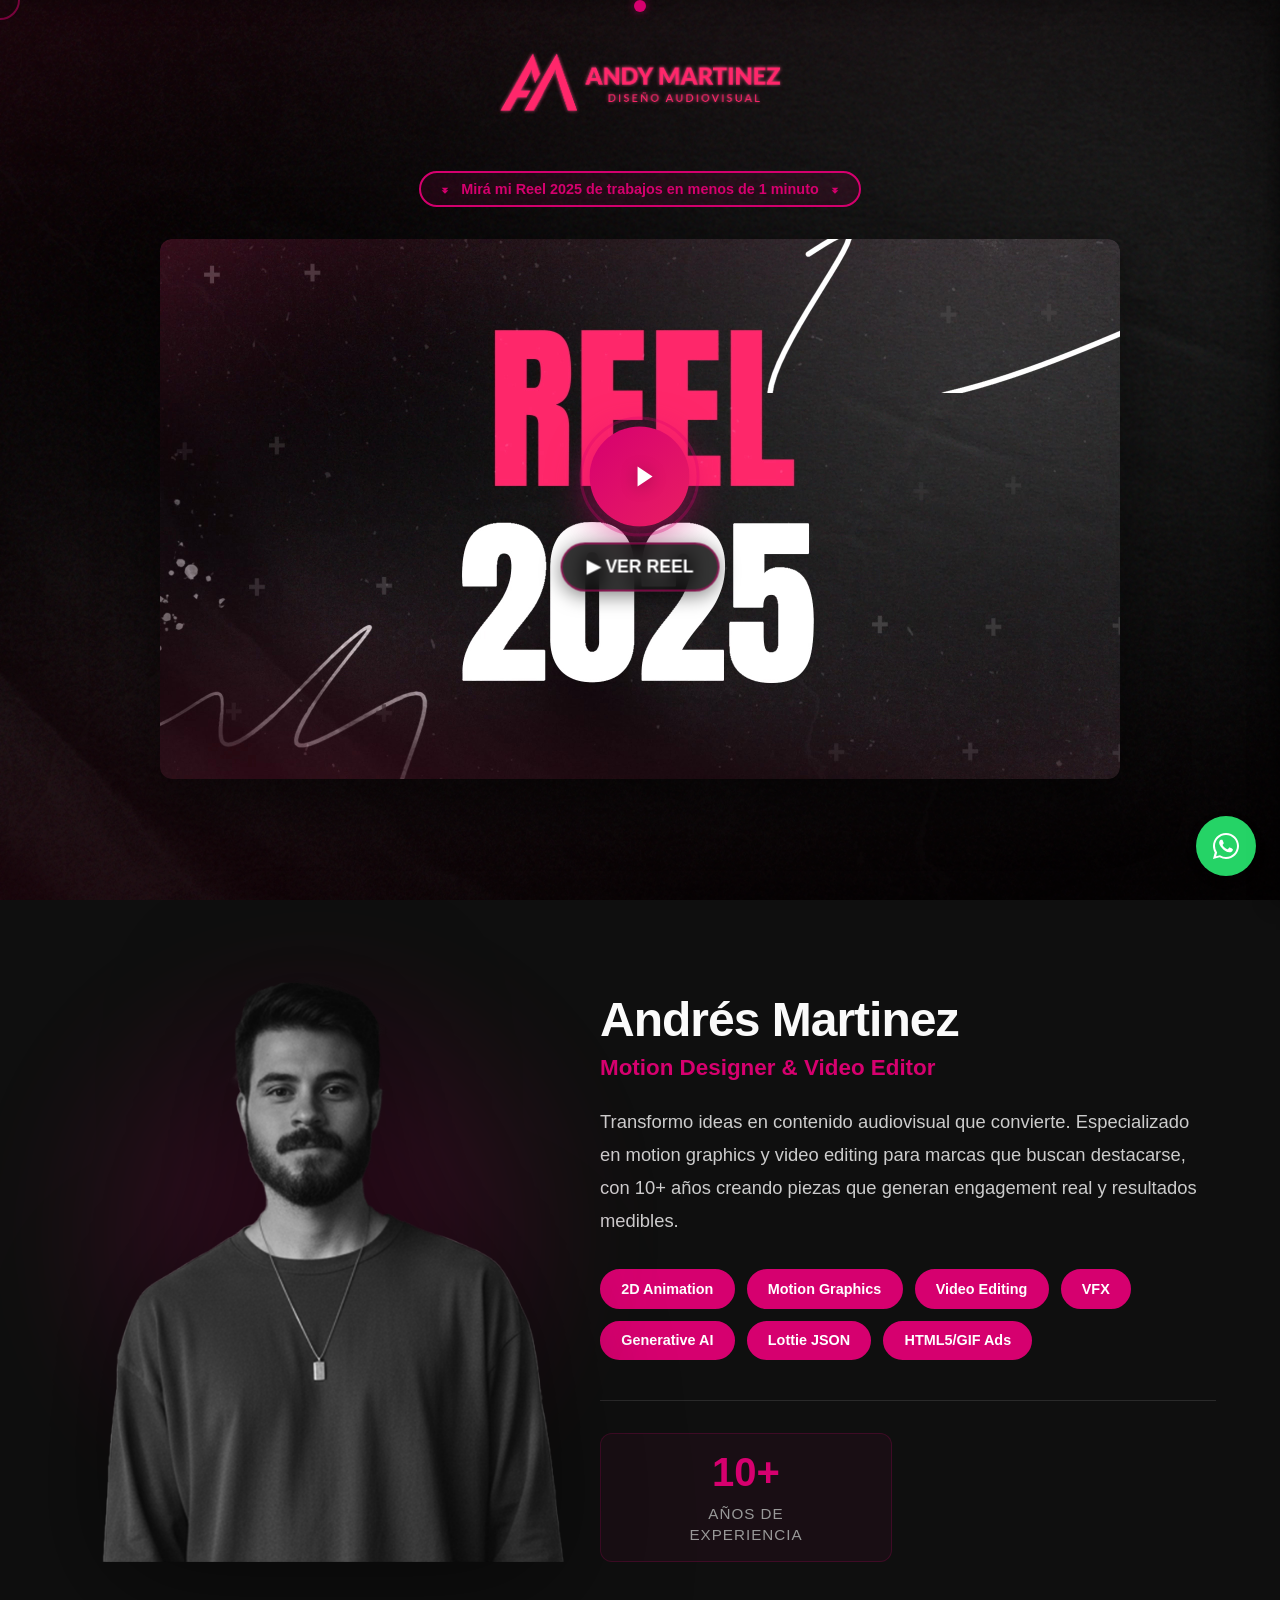
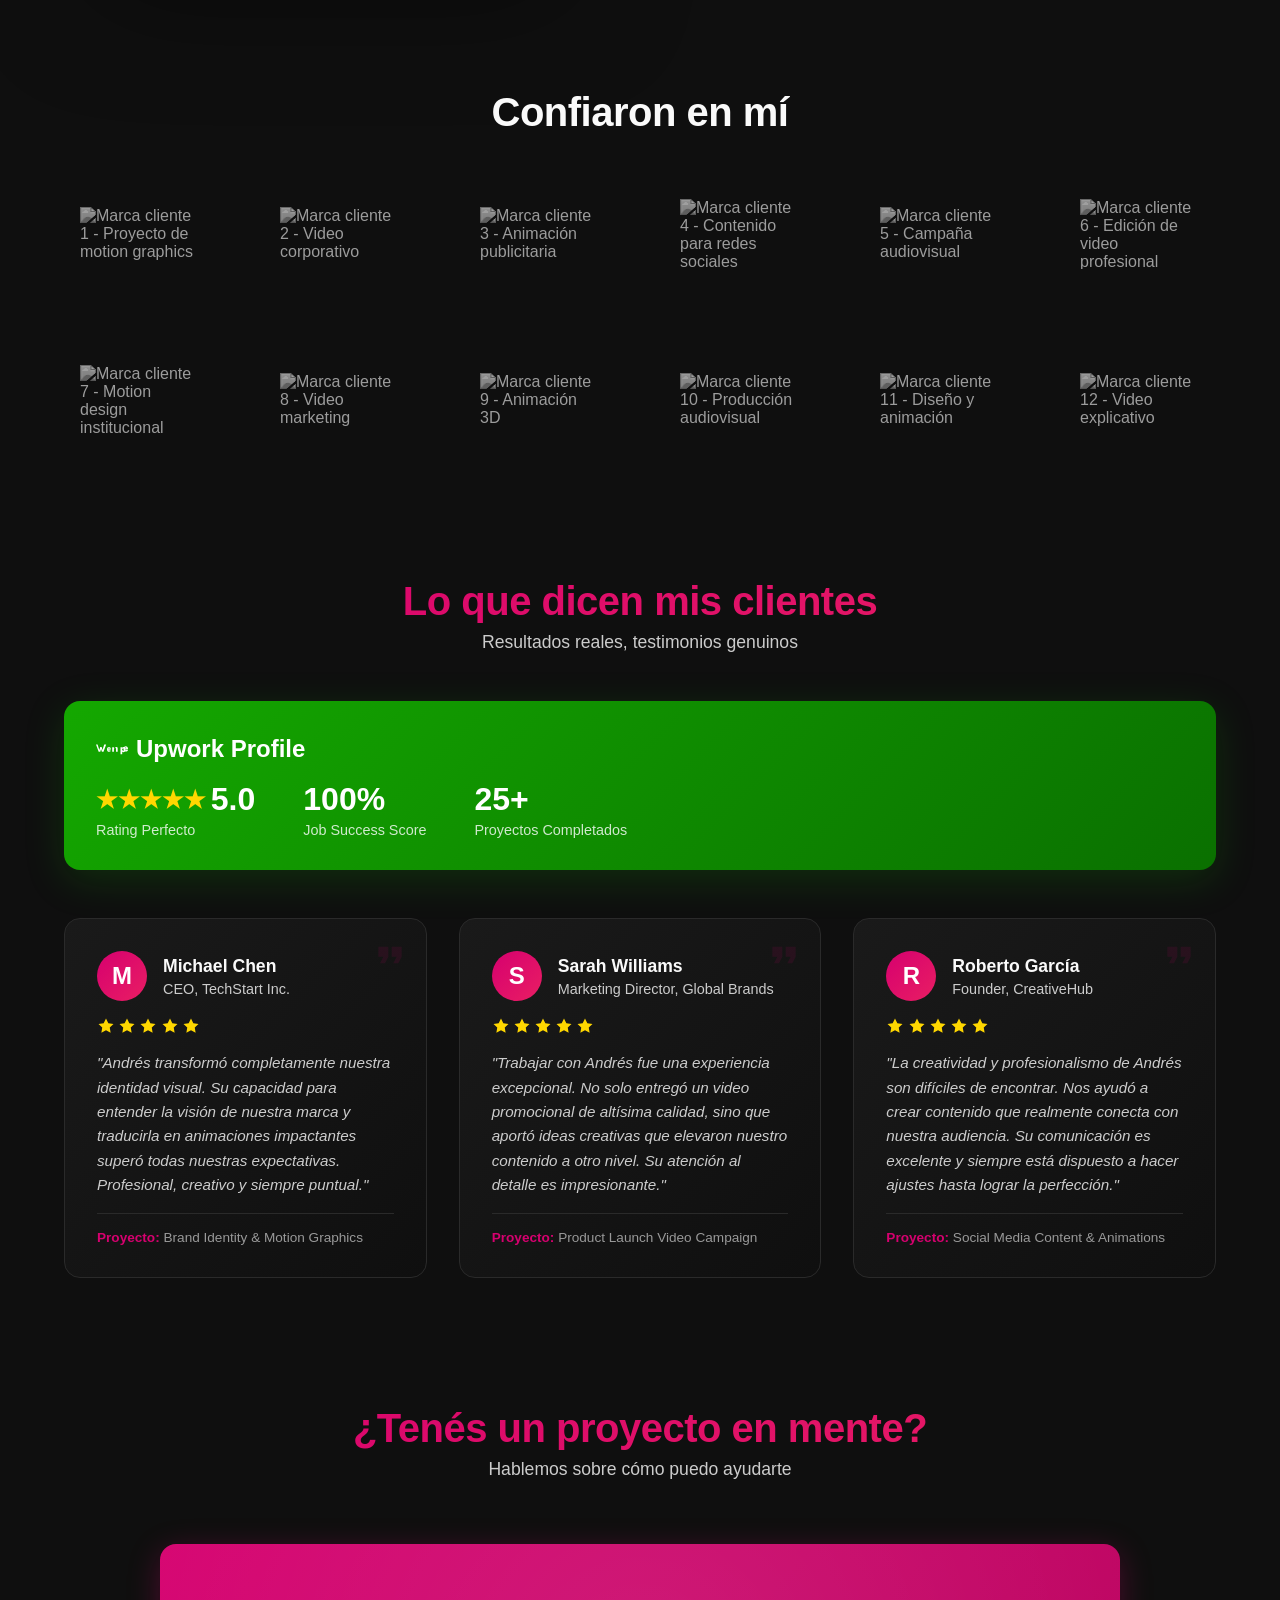
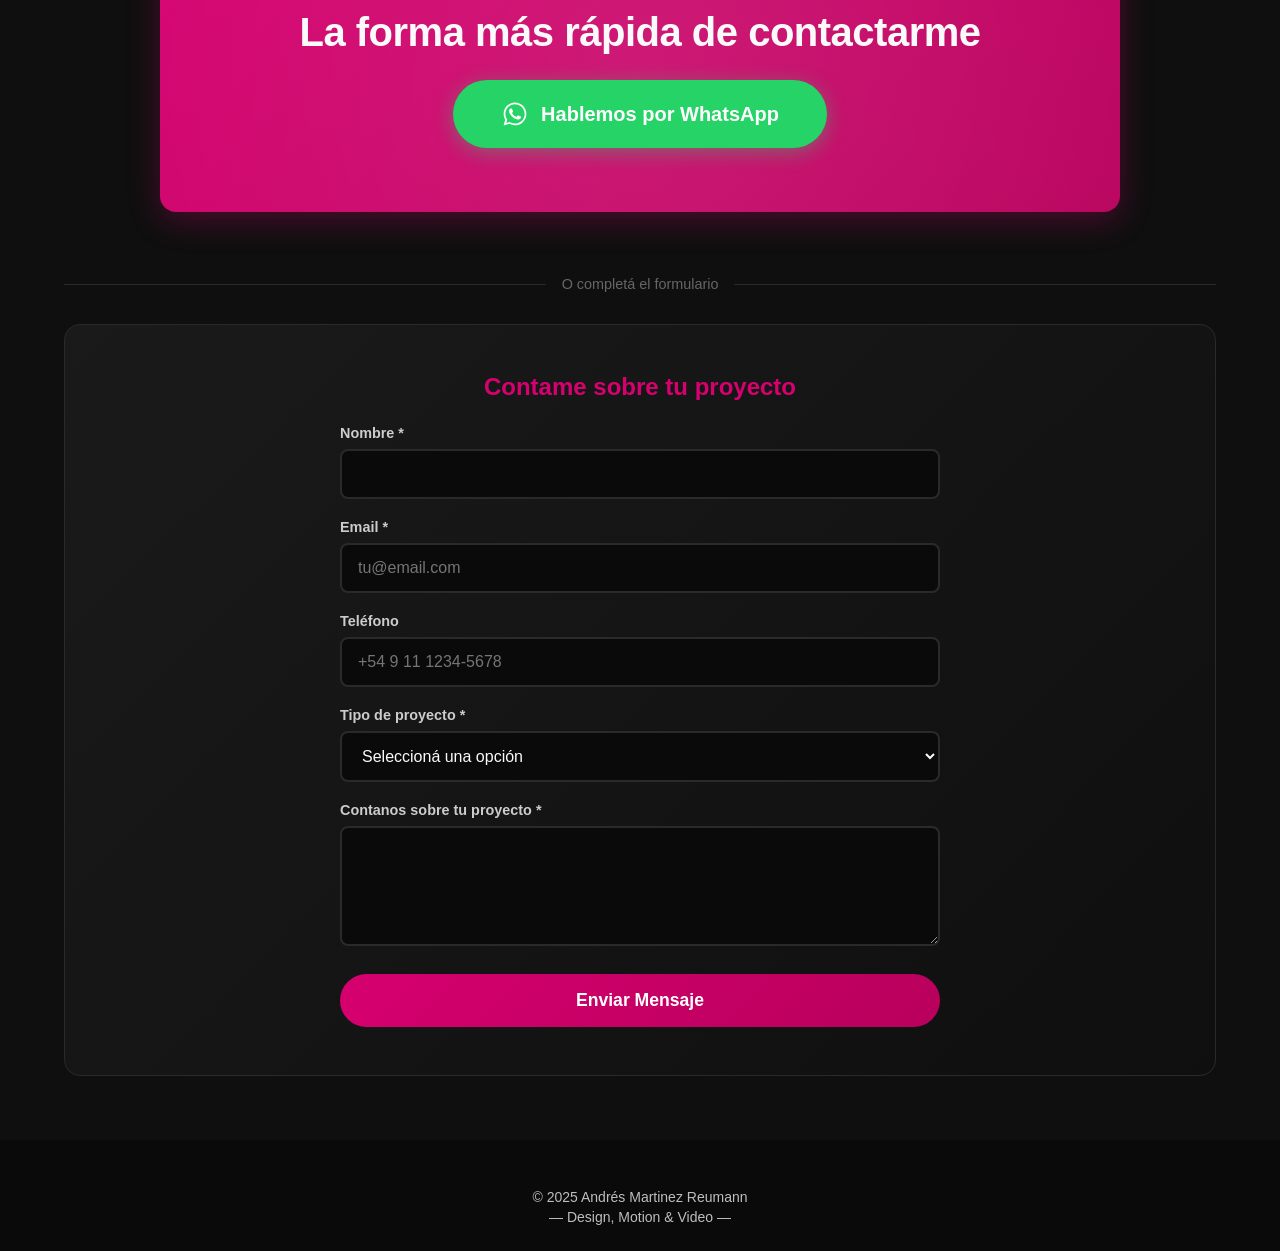
==== commit 0f68fada: "Update index.html" ====
--- a/index.html
+++ b/index.html
@@ -117,10 +117,7 @@
             <strong>10+</strong>
             <span data-translate="stats_years">Años de<br>Experiencia</span>
           </div>
-          <div class="stat-item">
-            <strong>$30K+</strong>
-            <span data-translate="stats_revenue">USD Generados<br>Remotamente</span>
-          </div>
+         
         </div>
       </div>
     </div>
@@ -388,4 +385,4 @@
 
   <script src="script.js"></script>
 </body>
-</html>+</html>
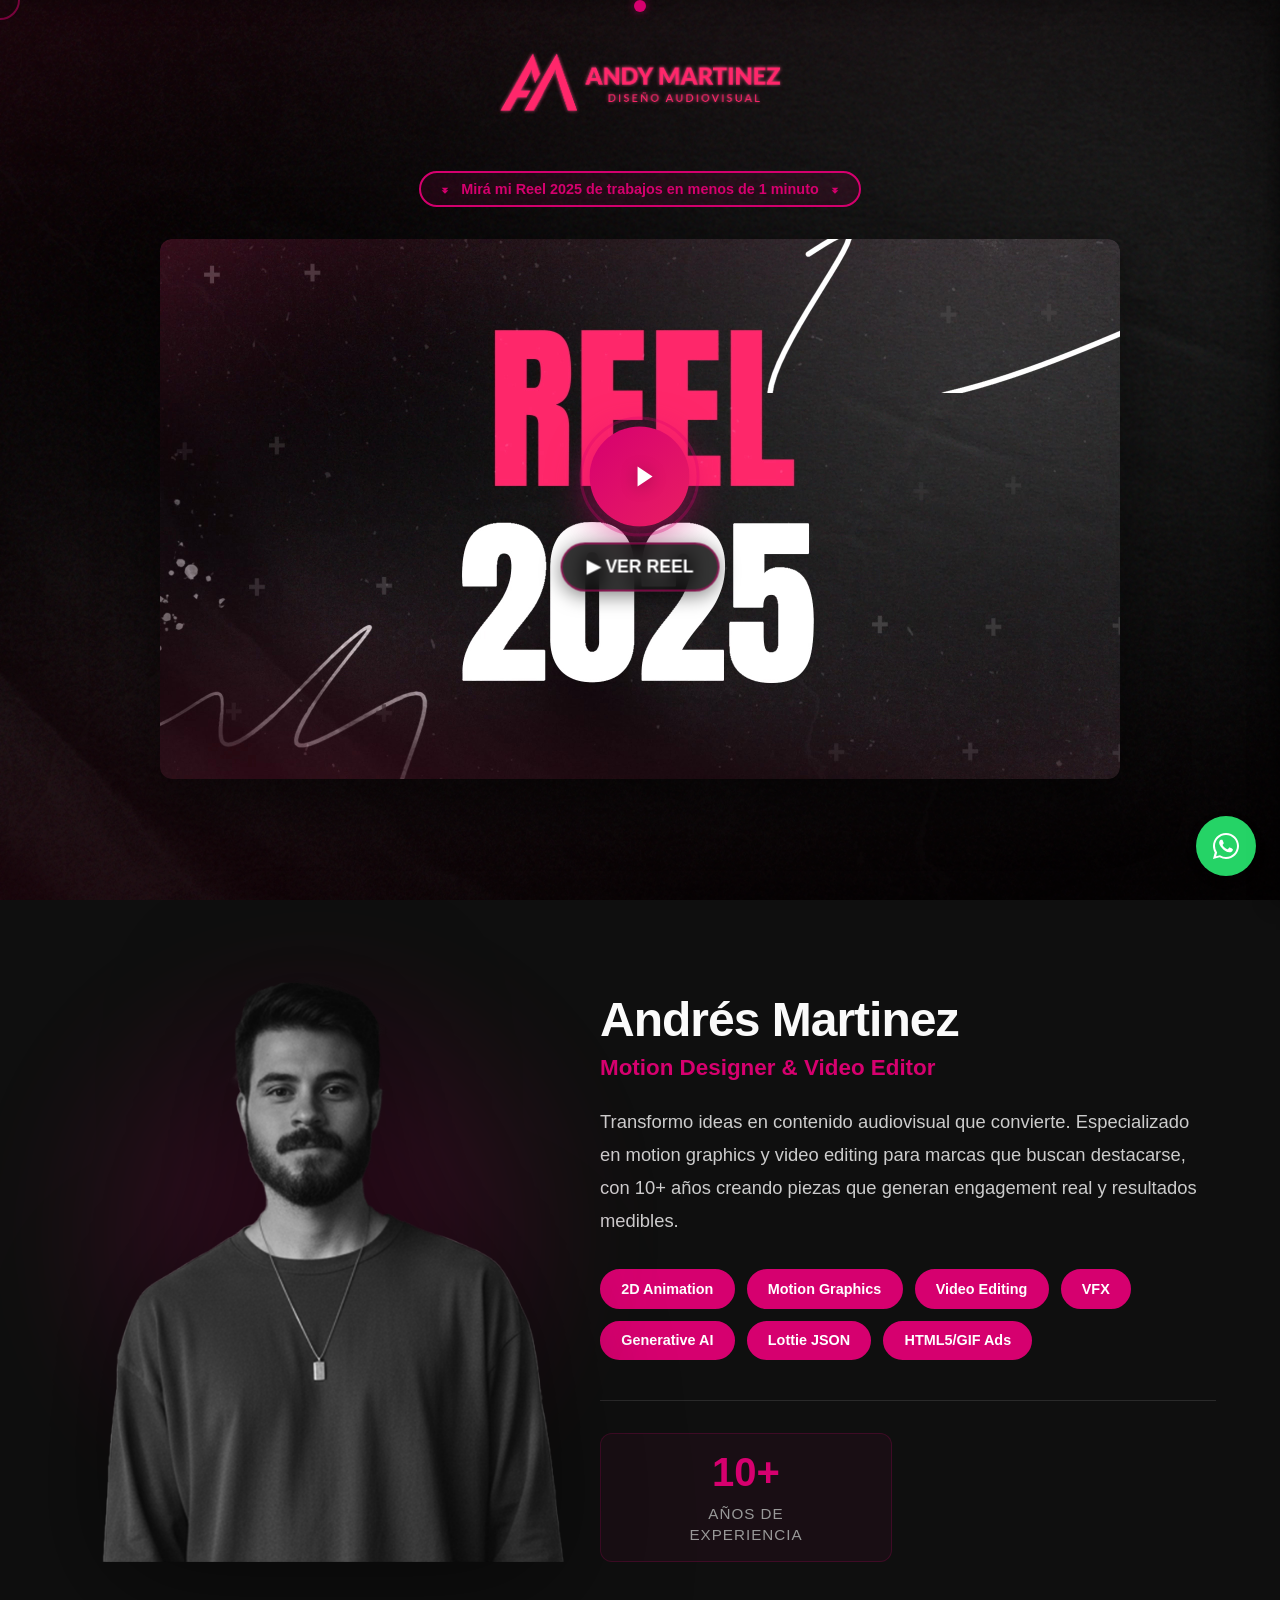
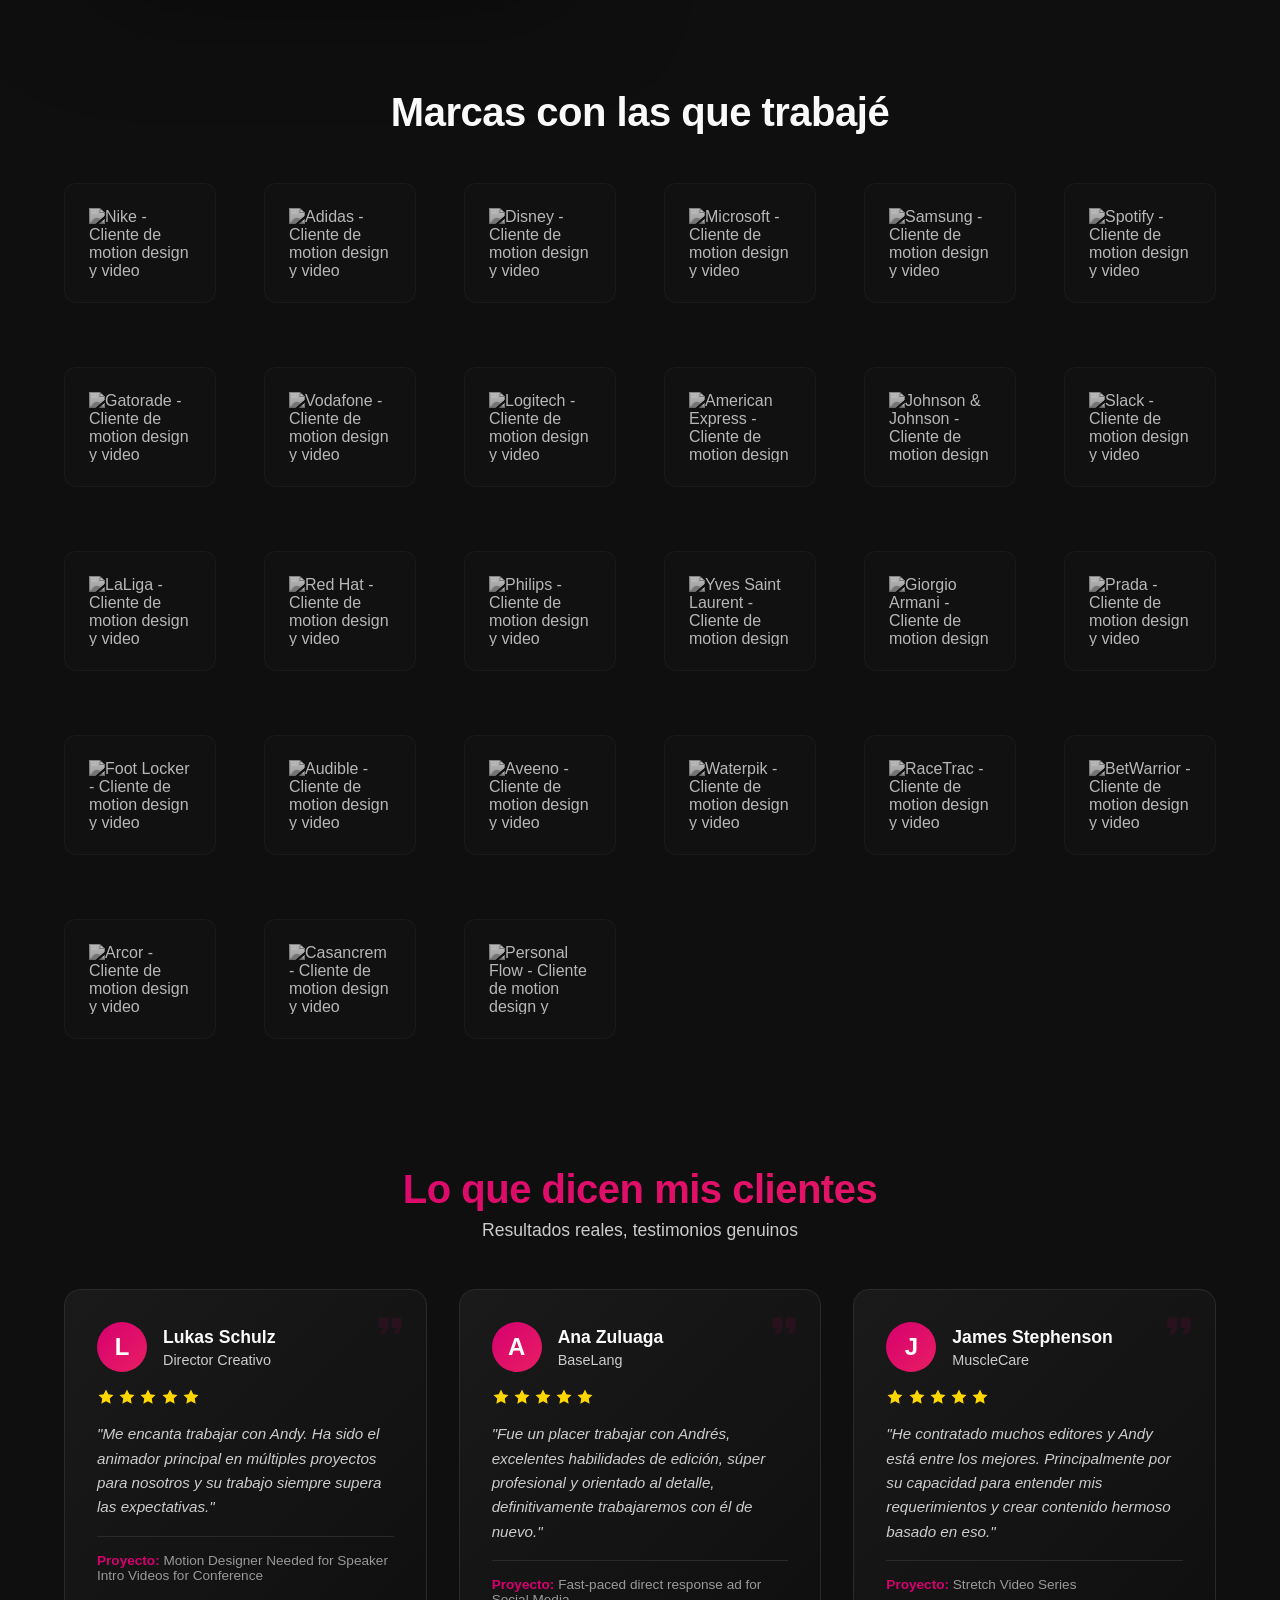
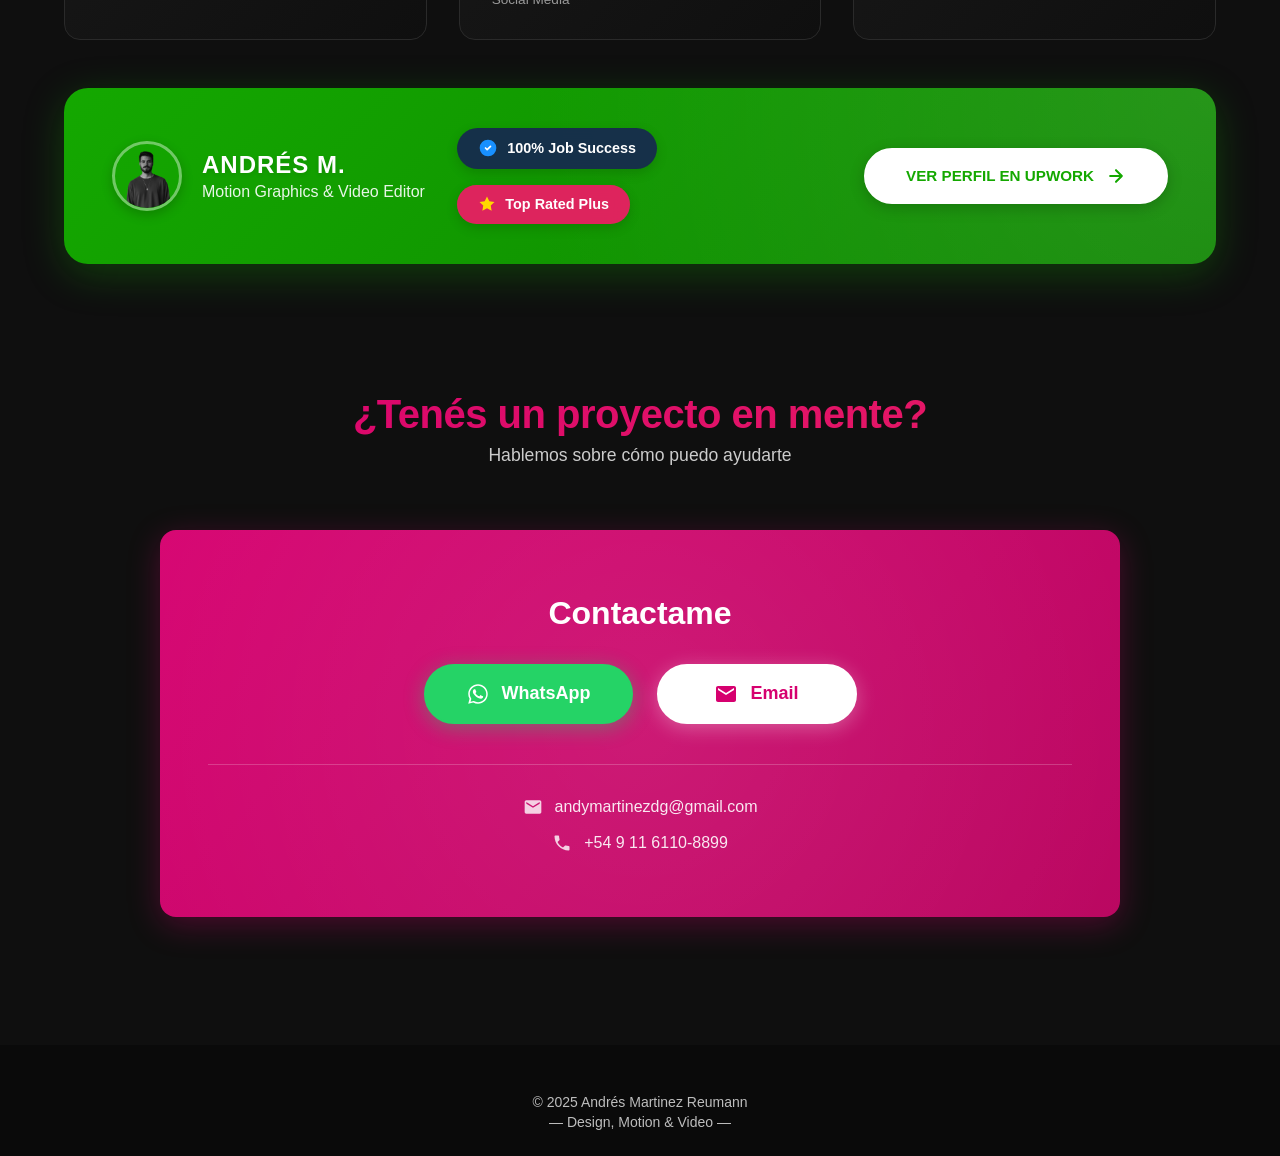
==== commit c91bb236: "Add files via upload" ====
--- a/index.html
+++ b/index.html
@@ -117,7 +117,7 @@
             <strong>10+</strong>
             <span data-translate="stats_years">Años de<br>Experiencia</span>
           </div>
-         
+        
         </div>
       </div>
     </div>
@@ -127,43 +127,88 @@
 
   <!-- LOGOS MARCAS -->
   <section id="brands">
-    <h2 data-translate="brands_title">Confiaron en mí</h2>
+    <h2 data-translate="brands_title">Marcas con las que trabajé</h2>
     <div class="brands-grid">
       <div class="brand-item">
-        <img src="assets/logos/brand-01.png" alt="Marca cliente 1 - Proyecto de motion graphics">
-      </div>
-      <div class="brand-item">
-        <img src="assets/logos/brand-02.png" alt="Marca cliente 2 - Video corporativo">
-      </div>
-      <div class="brand-item">
-        <img src="assets/logos/brand-03.png" alt="Marca cliente 3 - Animación publicitaria">
-      </div>
-      <div class="brand-item">
-        <img src="assets/logos/brand-04.png" alt="Marca cliente 4 - Contenido para redes sociales">
-      </div>
-      <div class="brand-item">
-        <img src="assets/logos/brand-05.png" alt="Marca cliente 5 - Campaña audiovisual">
-      </div>
-      <div class="brand-item">
-        <img src="assets/logos/brand-06.png" alt="Marca cliente 6 - Edición de video profesional">
-      </div>
-      <div class="brand-item">
-        <img src="assets/logos/brand-07.png" alt="Marca cliente 7 - Motion design institucional">
-      </div>
-      <div class="brand-item">
-        <img src="assets/logos/brand-08.png" alt="Marca cliente 8 - Video marketing">
-      </div>
-      <div class="brand-item">
-        <img src="assets/logos/brand-09.png" alt="Marca cliente 9 - Animación 3D">
-      </div>
-      <div class="brand-item">
-        <img src="assets/logos/brand-10.png" alt="Marca cliente 10 - Producción audiovisual">
-      </div>
-      <div class="brand-item">
-        <img src="assets/logos/brand-11.png" alt="Marca cliente 11 - Diseño y animación">
-      </div>
-      <div class="brand-item">
-        <img src="assets/logos/brand-12.png" alt="Marca cliente 12 - Video explicativo">
+        <img src="assets/logos/nike.png" alt="Nike - Cliente de motion design y video">
+      </div>
+      <div class="brand-item">
+        <img src="assets/logos/adidas.png" alt="Adidas - Cliente de motion design y video">
+      </div>
+      <div class="brand-item">
+        <img src="assets/logos/disney.png" alt="Disney - Cliente de motion design y video">
+      </div>
+      <div class="brand-item">
+        <img src="assets/logos/microsoft.png" alt="Microsoft - Cliente de motion design y video">
+      </div>
+      <div class="brand-item">
+        <img src="assets/logos/samsung.png" alt="Samsung - Cliente de motion design y video">
+      </div>
+      <div class="brand-item">
+        <img src="assets/logos/spotify.png" alt="Spotify - Cliente de motion design y video">
+      </div>
+      <div class="brand-item">
+        <img src="assets/logos/gatorade.png" alt="Gatorade - Cliente de motion design y video">
+      </div>
+      <div class="brand-item">
+        <img src="assets/logos/vodafone.png" alt="Vodafone - Cliente de motion design y video">
+      </div>
+      <div class="brand-item">
+        <img src="assets/logos/logitech.png" alt="Logitech - Cliente de motion design y video">
+      </div>
+      <div class="brand-item">
+        <img src="assets/logos/amex.png" alt="American Express - Cliente de motion design y video">
+      </div>
+      <div class="brand-item">
+        <img src="assets/logos/johnson.png" alt="Johnson & Johnson - Cliente de motion design y video">
+      </div>
+      <div class="brand-item">
+        <img src="assets/logos/slack.png" alt="Slack - Cliente de motion design y video">
+      </div>
+      <div class="brand-item">
+        <img src="assets/logos/laliga.png" alt="LaLiga - Cliente de motion design y video">
+      </div>
+      <div class="brand-item">
+        <img src="assets/logos/redhat.png" alt="Red Hat - Cliente de motion design y video">
+      </div>
+      <div class="brand-item">
+        <img src="assets/logos/philips.png" alt="Philips - Cliente de motion design y video">
+      </div>
+      <div class="brand-item">
+        <img src="assets/logos/ysl.png" alt="Yves Saint Laurent - Cliente de motion design y video">
+      </div>
+      <div class="brand-item">
+        <img src="assets/logos/armani.png" alt="Giorgio Armani - Cliente de motion design y video">
+      </div>
+      <div class="brand-item">
+        <img src="assets/logos/prada.png" alt="Prada - Cliente de motion design y video">
+      </div>
+      <div class="brand-item">
+        <img src="assets/logos/footlocker.png" alt="Foot Locker - Cliente de motion design y video">
+      </div>
+      <div class="brand-item">
+        <img src="assets/logos/audible.png" alt="Audible - Cliente de motion design y video">
+      </div>
+      <div class="brand-item">
+        <img src="assets/logos/aveeno.png" alt="Aveeno - Cliente de motion design y video">
+      </div>
+      <div class="brand-item">
+        <img src="assets/logos/waterpik.png" alt="Waterpik - Cliente de motion design y video">
+      </div>
+      <div class="brand-item">
+        <img src="assets/logos/racetrac.png" alt="RaceTrac - Cliente de motion design y video">
+      </div>
+      <div class="brand-item">
+        <img src="assets/logos/betwarrior.png" alt="BetWarrior - Cliente de motion design y video">
+      </div>
+      <div class="brand-item">
+        <img src="assets/logos/arcor.png" alt="Arcor - Cliente de motion design y video">
+      </div>
+      <div class="brand-item">
+        <img src="assets/logos/casancrem.png" alt="Casancrem - Cliente de motion design y video">
+      </div>
+      <div class="brand-item">
+        <img src="assets/logos/personal.png" alt="Personal Flow - Cliente de motion design y video">
       </div>
     </div>
   </section>
@@ -177,35 +222,6 @@
       <p data-translate="testimonials_subtitle">Resultados reales, testimonios genuinos</p>
     </div>
 
-    <!-- Upwork Badge -->
-    <div class="upwork-badge">
-      <div class="upwork-info">
-        <div class="upwork-logo">
-          <svg viewBox="0 0 102 28" xmlns="http://www.w3.org/2000/svg">
-            <path d="M65.4 7.9c-3.6 0-6.5 2.3-7.5 5.5l-.1.3-.8-5.5h-5.3v14.5h5.5v-8.6c0-2.7 1.5-4.2 3.5-4.2 1.8 0 3 1.2 3 3.5v9.3h5.5v-10c0-4.5-2.6-4.8-3.8-4.8zM47 13.5c0-3.1-2-5.6-5.5-5.6-3.5 0-6.3 2.7-6.3 7.4 0 4.6 2.8 7.4 6.6 7.4 2.5 0 4.3-1.1 5.2-2.3l.2-.2-3.1-2.8-.2.2c-.6.7-1.4 1.1-2.3 1.1-1.5 0-2.5-.9-2.7-2.4h8v-2.8zm-8-1.3c.3-1.3 1.3-2.1 2.5-2.1s2.1.8 2.3 2.1h-4.8zM87.8 7.9c-1.8 0-3.4.8-4.4 2.2l-.2-1.9h-5.1v22.5h5.5v-8.2c1 1 2.4 1.5 3.9 1.5 3.8 0 6.8-3.1 6.8-8s-3-8.1-6.5-8.1zm-1.2 11.4c-1.8 0-3.2-1.5-3.2-3.5s1.4-3.5 3.2-3.5 3.2 1.5 3.2 3.5-1.4 3.5-3.2 3.5zM26.2 0L20.7 17 18 7.9h-4.7L10.6 17 5.1 0H0l8.5 22.7h5.1l2.6-8.7 2.6 8.7h5.1L32.4 0h-6.2zM102 13.3c0-4.8-2.8-7.8-7.1-7.8s-7.4 3-7.4 7.9c0 5.2 3.2 8.2 7.8 8.2 3.1 0 5.5-1.4 6.6-3.9l.2-.4-4.3-1.7-.2.3c-.6 1.1-1.7 1.7-3.1 1.7-1.8 0-3.1-1.1-3.4-2.8h11v-1.5zm-11-1.9c.4-1.5 1.6-2.5 3.1-2.5 1.6 0 2.7 1 2.9 2.5h-6z"/>
-          </svg>
-          Upwork Profile
-        </div>
-        <div class="upwork-stats">
-          <div class="stat">
-            <div class="stat-value">
-              <span class="stars">★★★★★</span>
-              <span>5.0</span>
-            </div>
-            <div class="stat-label" data-translate="upwork_rating">Rating Perfecto</div>
-          </div>
-          <div class="stat">
-            <div class="stat-value">100%</div>
-            <div class="stat-label" data-translate="upwork_success">Job Success Score</div>
-          </div>
-          <div class="stat">
-            <div class="stat-value">25+</div>
-            <div class="stat-label" data-translate="upwork_projects">Proyectos Completados</div>
-          </div>
-        </div>
-      </div>
-    </div>
-
     <!-- Testimonials Grid -->
     <div class="testimonials-grid">
       <!-- Testimonial 1 -->
@@ -216,10 +232,10 @@
           </svg>
         </div>
         <div class="testimonial-header">
-          <div class="client-avatar">M</div>
+          <div class="client-avatar">L</div>
           <div class="client-info">
-            <div class="client-name">Michael Chen</div>
-            <div class="client-role">CEO, TechStart Inc.</div>
+            <div class="client-name">Lukas Schulz</div>
+            <div class="client-role" data-translate="lukasrole">Director Creativo</div>
           </div>
         </div>
         <div class="rating">
@@ -230,10 +246,10 @@
           <svg viewBox="0 0 24 24"><path d="M12 2l3.09 6.26L22 9.27l-5 4.87 1.18 6.88L12 17.77l-6.18 3.25L7 14.14 2 9.27l6.91-1.01L12 2z"/></svg>
         </div>
         <div class="testimonial-text" data-translate="testimonial_1">
-          "Andrés transformó completamente nuestra identidad visual. Su capacidad para entender la visión de nuestra marca y traducirla en animaciones impactantes superó todas nuestras expectativas. Profesional, creativo y siempre puntual."
+          "Me encanta trabajar con Andy. Ha sido el animador principal en múltiples proyectos para nosotros y su trabajo siempre supera las expectativas."
         </div>
         <div class="testimonial-project">
-          <strong data-translate="project_label">Proyecto:</strong> <span data-translate="project_1">Brand Identity & Motion Graphics</span>
+          <strong data-translate="project_label">Proyecto:</strong> Motion Designer Needed for Speaker Intro Videos for Conference</span>
         </div>
       </div>
 
@@ -245,10 +261,10 @@
           </svg>
         </div>
         <div class="testimonial-header">
-          <div class="client-avatar">S</div>
+          <div class="client-avatar">A</div>
           <div class="client-info">
-            <div class="client-name">Sarah Williams</div>
-            <div class="client-role">Marketing Director, Global Brands</div>
+            <div class="client-name">Ana Zuluaga</div>
+            <div class="client-role">BaseLang</div>
           </div>
         </div>
         <div class="rating">
@@ -259,10 +275,10 @@
           <svg viewBox="0 0 24 24"><path d="M12 2l3.09 6.26L22 9.27l-5 4.87 1.18 6.88L12 17.77l-6.18 3.25L7 14.14 2 9.27l6.91-1.01L12 2z"/></svg>
         </div>
         <div class="testimonial-text" data-translate="testimonial_2">
-          "Trabajar con Andrés fue una experiencia excepcional. No solo entregó un video promocional de altísima calidad, sino que aportó ideas creativas que elevaron nuestro contenido a otro nivel. Su atención al detalle es impresionante."
+          "Fue un placer trabajar con Andrés, excelentes habilidades de edición, súper profesional y orientado al detalle, definitivamente trabajaremos con él de nuevo."
         </div>
         <div class="testimonial-project">
-          <strong data-translate="project_label">Proyecto:</strong> <span data-translate="project_2">Product Launch Video Campaign</span>
+          <strong data-translate="project_label">Proyecto:</strong> Fast-paced direct response ad for Social Media</span>
         </div>
       </div>
 
@@ -274,10 +290,10 @@
           </svg>
         </div>
         <div class="testimonial-header">
-          <div class="client-avatar">R</div>
+          <div class="client-avatar">J</div>
           <div class="client-info">
-            <div class="client-name">Roberto García</div>
-            <div class="client-role">Founder, CreativeHub</div>
+            <div class="client-name">James Stephenson</div>
+            <div class="client-role">MuscleCare</div>
           </div>
         </div>
         <div class="rating">
@@ -288,12 +304,51 @@
           <svg viewBox="0 0 24 24"><path d="M12 2l3.09 6.26L22 9.27l-5 4.87 1.18 6.88L12 17.77l-6.18 3.25L7 14.14 2 9.27l6.91-1.01L12 2z"/></svg>
         </div>
         <div class="testimonial-text" data-translate="testimonial_3">
-          "La creatividad y profesionalismo de Andrés son difíciles de encontrar. Nos ayudó a crear contenido que realmente conecta con nuestra audiencia. Su comunicación es excelente y siempre está dispuesto a hacer ajustes hasta lograr la perfección."
+          "He contratado muchos editores y Andy está entre los mejores. Principalmente por su capacidad para entender mis requerimientos y crear contenido hermoso basado en eso."
         </div>
         <div class="testimonial-project">
-          <strong data-translate="project_label">Proyecto:</strong> <span data-translate="project_3">Social Media Content & Animations</span>
-        </div>
-      </div>
+          <strong data-translate="project_label">Proyecto:</strong> Stretch Video Series</span>
+        </div>
+      </div>
+    </div>
+
+    <!-- Upwork Badge (Después de testimonials) -->
+    <div class="upwork-badge">
+      <!-- Header con Avatar y Nombre -->
+      <div class="upwork-header">
+        <div class="upwork-avatar">
+          <img src="assets/andres-foto.png" alt="Andrés Martinez">
+        </div>
+        <div class="upwork-title">
+          <div class="upwork-name">ANDRÉS M.</div>
+          <div class="upwork-role">Motion Graphics & Video Editor</div>
+        </div>
+      </div>
+
+      <!-- Badges Oficiales -->
+      <div class="upwork-badges-official">
+        <div class="badge-official job-success">
+          <svg viewBox="0 0 24 24" xmlns="http://www.w3.org/2000/svg">
+            <circle cx="12" cy="12" r="10" fill="currentColor"/>
+            <path d="M9 12l2 2 4-4" stroke="white" stroke-width="2" fill="none" stroke-linecap="round" stroke-linejoin="round"/>
+          </svg>
+          <span>100% Job Success</span>
+        </div>
+        <div class="badge-official top-rated">
+          <svg viewBox="0 0 24 24" xmlns="http://www.w3.org/2000/svg">
+            <path d="M12 2l3.09 6.26L22 9.27l-5 4.87 1.18 6.88L12 17.77l-6.18 3.25L7 14.14 2 9.27l6.91-1.01L12 2z" fill="currentColor"/>
+          </svg>
+          <span>Top Rated Plus</span>
+        </div>
+      </div>
+      
+      <!-- CTA Button -->
+      <a href="https://www.upwork.com/freelancers/~01399f3724a86f975a" target="_blank" rel="noopener" class="upwork-cta">
+        <span data-translate="upwork_cta">VER PERFIL EN UPWORK</span>
+        <svg viewBox="0 0 24 24" xmlns="http://www.w3.org/2000/svg">
+          <path d="M5 12h14M12 5l7 7-7 7"/>
+        </svg>
+      </a>
     </div>
   </section>
 
@@ -304,65 +359,45 @@
       <p data-translate="contact_subtitle">Hablemos sobre cómo puedo ayudarte</p>
     </div>
 
-    <!-- CTA WhatsApp Principal -->
+    <!-- CTA Buttons -->
     <div class="cta-section">
-      <h2 data-translate="cta_title">La forma más rápida de contactarme</h2>
-      <a href="https://wa.me/5491161108899?text=Hola%20Andrés!%20Me%20interesa%20hablar%20sobre%20un%20proyecto" 
-         class="cta-whatsapp-btn" 
-         target="_blank" 
-         rel="noopener"
-         aria-label="Contactar por WhatsApp">
-        <svg viewBox="0 0 32 32" xmlns="http://www.w3.org/2000/svg">
-          <path d="M16.002 2.996c-7.168 0-13 5.832-13 13 0 2.29.604 4.533 1.75 6.5L2.99 29l6.61-1.73a13.01 13.01 0 006.402 1.67h.002c7.168 0 13-5.832 13-13s-5.832-13-13-13zm0 23.999a11.003 11.003 0 01-5.606-1.53l-.4-.237-3.917 1.027 1.045-3.822-.26-.392A10.98 10.98 0 015 15.996c0-6.065 4.936-11 11-11s11 4.935 11 11-4.936 11-11 11zm6.137-8.317c-.336-.17-1.986-.981-2.296-1.094-.307-.112-.532-.17-.757.17-.224.336-.87 1.093-1.066 1.318-.196.224-.392.252-.73.084-.336-.17-1.42-.523-2.705-1.666-1-.893-1.674-1.994-1.872-2.33-.196-.336-.021-.518.148-.688.152-.152.336-.392.505-.588.168-.196.224-.336.336-.56.112-.224.056-.42-.028-.588-.084-.168-.757-1.825-1.037-2.504-.272-.652-.548-.56-.757-.569l-.646-.011c-.224 0-.588.084-.897.392-.308.308-1.176 1.148-1.176 2.805s1.203 3.252 1.372 3.48c.168.224 2.369 3.623 5.745 5.063.804.347 1.432.554 1.92.708.808.258 1.544.222 2.126.135.648-.097 1.986-.811 2.27-1.594.28-.785.28-1.46.196-1.594-.084-.135-.308-.224-.645-.392z"/>
-        </svg>
-        <span data-translate="cta_whatsapp">Hablemos por WhatsApp</span>
-      </a>
-    </div>
-
-    <div class="form-divider">
-      <span data-translate="form_divider">O completá el formulario</span>
-    </div>
-
-    <!-- Formulario de Contacto -->
-    <div class="contact-form-section">
-      <h3 data-translate="form_title">Contame sobre tu proyecto</h3>
-      <form class="contact-form" id="contactForm">
-        <div class="form-group">
-          <label for="name" data-translate="form_name">Nombre *</label>
-          <input type="text" id="name" name="name" required placeholder="">
-        </div>
+      <h3 data-translate="cta_title">Contactame</h3>
+      <div class="cta-buttons">
+        <a href="https://wa.me/5491161108899?text=Hola%20Andrés!%20Me%20interesa%20hablar%20sobre%20un%20proyecto" 
+           class="cta-btn cta-whatsapp" 
+           target="_blank" 
+           rel="noopener"
+           aria-label="Contactar por WhatsApp">
+          <svg viewBox="0 0 32 32" xmlns="http://www.w3.org/2000/svg">
+            <path d="M16.002 2.996c-7.168 0-13 5.832-13 13 0 2.29.604 4.533 1.75 6.5L2.99 29l6.61-1.73a13.01 13.01 0 006.402 1.67h.002c7.168 0 13-5.832 13-13s-5.832-13-13-13zm0 23.999a11.003 11.003 0 01-5.606-1.53l-.4-.237-3.917 1.027 1.045-3.822-.26-.392A10.98 10.98 0 015 15.996c0-6.065 4.936-11 11-11s11 4.935 11 11-4.936 11-11 11zm6.137-8.317c-.336-.17-1.986-.981-2.296-1.094-.307-.112-.532-.17-.757.17-.224.336-.87 1.093-1.066 1.318-.196.224-.392.252-.73.084-.336-.17-1.42-.523-2.705-1.666-1-.893-1.674-1.994-1.872-2.33-.196-.336-.021-.518.148-.688.152-.152.336-.392.505-.588.168-.196.224-.336.336-.56.112-.224.056-.42-.028-.588-.084-.168-.757-1.825-1.037-2.504-.272-.652-.548-.56-.757-.569l-.646-.011c-.224 0-.588.084-.897.392-.308.308-1.176 1.148-1.176 2.805s1.203 3.252 1.372 3.48c.168.224 2.369 3.623 5.745 5.063.804.347 1.432.554 1.92.708.808.258 1.544.222 2.126.135.648-.097 1.986-.811 2.27-1.594.28-.785.28-1.46.196-1.594-.084-.135-.308-.224-.645-.392z"/>
+          </svg>
+          <span data-translate="cta_whatsapp">WhatsApp</span>
+        </a>
         
-        <div class="form-group">
-          <label for="email" data-translate="form_email">Email *</label>
-          <input type="email" id="email" name="email" required placeholder="tu@email.com">
-        </div>
-        
-        <div class="form-group">
-          <label for="phone" data-translate="form_phone">Teléfono</label>
-          <input type="tel" id="phone" name="phone" placeholder="+54 9 11 1234-5678">
-        </div>
-        
-        <div class="form-group">
-          <label for="projectType" data-translate="form_project_type">Tipo de proyecto *</label>
-          <select id="projectType" name="projectType" required>
-            <option value="" data-translate="form_select_option">Seleccioná una opción</option>
-            <option value="motion-graphics" data-translate="project_motion">Motion Graphics</option>
-            <option value="video-editing" data-translate="project_editing">Edición de Video</option>
-            <option value="animation-3d" data-translate="project_3d">Animación 3D</option>
-            <option value="social-media" data-translate="project_social">Contenido para Redes Sociales</option>
-            <option value="explainer-video" data-translate="project_explainer">Video Explicativo</option>
-            <option value="corporate-video" data-translate="project_corporate">Video Corporativo</option>
-            <option value="other" data-translate="project_other">Otro</option>
-          </select>
-        </div>
-        
-        <div class="form-group">
-          <label for="message" data-translate="form_message">Contanos sobre tu proyecto *</label>
-          <textarea id="message" name="message" required placeholder=""></textarea>
-        </div>
-        
-        <button type="submit" class="form-submit" data-translate="form_submit">Enviar Mensaje</button>
-      </form>
+        <a href="mailto:andymartinezdg@gmail.com?subject=Consulta%20desde%20Portfolio&body=Hola%20Andrés,%0D%0A%0D%0AMe%20gustaría%20consultarte%20sobre%20un%20proyecto.%0D%0A%0D%0A" 
+           class="cta-btn cta-email"
+           aria-label="Contactar por Email">
+          <svg viewBox="0 0 24 24" xmlns="http://www.w3.org/2000/svg">
+            <path d="M20 4H4c-1.1 0-1.99.9-1.99 2L2 18c0 1.1.9 2 2 2h16c1.1 0 2-.9 2-2V6c0-1.1-.9-2-2-2zm0 4l-8 5-8-5V6l8 5 8-5v2z"/>
+          </svg>
+          <span data-translate="cta_email">Email</span>
+        </a>
+      </div>
+      
+      <div class="contact-info">
+        <p class="email-display">
+          <svg viewBox="0 0 24 24" xmlns="http://www.w3.org/2000/svg">
+            <path d="M20 4H4c-1.1 0-1.99.9-1.99 2L2 18c0 1.1.9 2 2 2h16c1.1 0 2-.9 2-2V6c0-1.1-.9-2-2-2zm0 4l-8 5-8-5V6l8 5 8-5v2z"/>
+          </svg>
+          andymartinezdg@gmail.com
+        </p>
+        <p class="phone-display">
+          <svg viewBox="0 0 24 24" xmlns="http://www.w3.org/2000/svg">
+            <path d="M6.62 10.79c1.44 2.83 3.76 5.14 6.59 6.59l2.2-2.2c.27-.27.67-.36 1.02-.24 1.12.37 2.33.57 3.57.57.55 0 1 .45 1 1V20c0 .55-.45 1-1 1-9.39 0-17-7.61-17-17 0-.55.45-1 1-1h3.5c.55 0 1 .45 1 1 0 1.25.2 2.45.57 3.57.11.35.03.74-.25 1.02l-2.2 2.2z"/>
+          </svg>
+          +54 9 11 6110-8899
+        </p>
+      </div>
     </div>
   </section>
 
@@ -385,4 +420,4 @@
 
   <script src="script.js"></script>
 </body>
-</html>
+</html>
--- a/styles.css
+++ b/styles.css
@@ -77,6 +77,26 @@
   width: 50px;
   height: 50px;
   opacity: 1;
+}
+
+/* Cursor blanco para fondos magenta */
+.custom-cursor.white {
+  background: #fff;
+  box-shadow: 0 0 10px rgba(255, 255, 255, 0.5);
+}
+
+.custom-cursor-ring.white {
+  border-color: #fff;
+  opacity: 0.6;
+}
+
+.custom-cursor.white.hover {
+  background: #fff;
+  box-shadow: 0 0 20px rgba(255, 255, 255, 0.8);
+}
+
+.custom-cursor-ring.white.hover {
+  border-color: #fff;
 }
 
 /* PRELOADER */
@@ -490,18 +510,23 @@
   display: flex;
   align-items: center;
   justify-content: center;
-  opacity: 0.6;
+  opacity: 0.7;
   transition: all 0.4s ease;
-  filter: grayscale(100%);
+  filter: grayscale(100%) brightness(1.1);
   cursor: pointer;
-  padding: 1rem;
-  position: relative;
+  padding: 1.5rem;
+  position: relative;
+  background: rgba(255, 255, 255, 0.02);
+  border-radius: 12px;
+  border: 1px solid rgba(255, 255, 255, 0.05);
 }
 
 .brand-item:hover {
   opacity: 1;
-  filter: grayscale(0%);
+  filter: grayscale(0%) brightness(1);
   transform: scale(1.08) translateY(-5px);
+  background: rgba(255, 255, 255, 0.05);
+  border-color: rgba(214, 0, 111, 0.3);
 }
 
 .brand-item::after {
@@ -523,7 +548,7 @@
 .brand-item img {
   max-width: 100%;
   height: auto;
-  max-height: 60px;
+  max-height: 80px;
   object-fit: contain;
 }
 
@@ -691,73 +716,163 @@
   font-size: 1.1rem;
 }
 
+/* ===== UPWORK BADGE SIMPLIFICADO ===== */
 .upwork-badge {
-  background: linear-gradient(135deg, #14a800 0%, #0a7000 100%);
-  border-radius: 16px;
-  padding: 2rem;
-  margin-bottom: 3rem;
-  display: flex;
+  background: linear-gradient(135deg, #14a800 0%, #0d8500 100%);
+  border-radius: 24px;
+  padding: 2.5rem 3rem;
+  margin-top: 3rem;
+  display: flex;
+  flex-direction: row;
   align-items: center;
   justify-content: space-between;
   gap: 2rem;
-  box-shadow: 0 10px 40px rgba(20, 168, 0, 0.2);
-  transition: transform 0.3s ease, box-shadow 0.3s ease;
-}
-
-.upwork-badge:hover {
-  transform: translateY(-4px);
-  box-shadow: 0 15px 50px rgba(20, 168, 0, 0.3);
-}
-
-.upwork-info {
-  flex: 1;
-}
-
-.upwork-logo {
+  box-shadow: 0 10px 40px rgba(20, 168, 0, 0.3);
+  transition: all 0.3s ease;
+  position: relative;
+  overflow: hidden;
+}
+
+.upwork-badge::before {
+  content: '';
+  position: absolute;
+  top: 0;
+  left: 0;
+  right: 0;
+  bottom: 0;
+  background: radial-gradient(circle at top right, rgba(255,255,255,0.1) 0%, transparent 60%);
+  opacity: 1;
+  pointer-events: none;
+}
+
+/* Header Section */
+.upwork-header {
+  display: flex;
+  align-items: center;
+  gap: 1.25rem;
+  z-index: 1;
+  flex-shrink: 0;
+}
+
+.upwork-avatar {
+  width: 70px;
+  height: 70px;
+  border-radius: 50%;
+  overflow: hidden;
+  border: 3px solid rgba(255, 255, 255, 0.4);
+  flex-shrink: 0;
+  box-shadow: 0 4px 12px rgba(0, 0, 0, 0.2);
+}
+
+.upwork-avatar img {
+  width: 100%;
+  height: 100%;
+  object-fit: cover;
+}
+
+.upwork-title {
+  text-align: left;
+}
+
+.upwork-name {
   font-size: 1.5rem;
+  font-weight: 800;
+  color: #fff;
+  margin-bottom: 0.25rem;
+  letter-spacing: 1px;
+  text-shadow: 0 2px 4px rgba(0, 0, 0, 0.1);
+}
+
+.upwork-role {
+  font-size: 1rem;
+  color: rgba(255, 255, 255, 0.9);
+  font-weight: 500;
+}
+
+/* Badges Oficiales */
+.upwork-badges-official {
+  display: flex;
+  gap: 1rem;
+  flex-wrap: wrap;
+  z-index: 1;
+}
+
+.badge-official {
+  display: flex;
+  align-items: center;
+  gap: 0.6rem;
+  padding: 0.65rem 1.3rem;
+  border-radius: 50px;
+  font-weight: 600;
+  font-size: 0.9rem;
+  backdrop-filter: blur(10px);
+  box-shadow: 0 4px 12px rgba(0, 0, 0, 0.15);
+}
+
+.badge-official.job-success {
+  background: rgba(23, 43, 77, 0.95);
+  color: #fff;
+}
+
+.badge-official.job-success svg {
+  width: 20px;
+  height: 20px;
+  color: #1890ff;
+}
+
+.badge-official.top-rated {
+  background: rgba(233, 30, 99, 0.95);
+  color: #fff;
+}
+
+.badge-official.top-rated svg {
+  width: 18px;
+  height: 18px;
+  color: #ffd700;
+}
+
+/* CTA Button */
+.upwork-cta {
+  display: inline-flex;
+  align-items: center;
+  gap: 0.75rem;
+  background: #fff;
+  color: #14a800;
+  padding: 1rem 2.5rem;
+  border-radius: 50px;
   font-weight: 700;
+  font-size: 0.95rem;
+  text-decoration: none;
+  transition: all 0.3s ease;
+  box-shadow: 0 4px 15px rgba(0, 0, 0, 0.2);
+  z-index: 1;
+  position: relative;
+  overflow: hidden;
+  flex-shrink: 0;
+  border: 2px solid #fff;
+}
+
+.upwork-cta:hover {
+  transform: translateY(-2px);
+  box-shadow: 0 8px 25px rgba(255, 255, 255, 0.3);
+  background: transparent;
   color: #fff;
-  margin-bottom: 1rem;
-  display: flex;
-  align-items: center;
-  gap: 0.5rem;
-}
-
-.upwork-logo svg {
-  width: 32px;
-  height: 32px;
-  fill: #fff;
-}
-
-.upwork-stats {
-  display: flex;
-  gap: 3rem;
-  flex-wrap: wrap;
-}
-
-.stat {
-  display: flex;
-  flex-direction: column;
-}
-
-.stat-value {
-  font-size: 2rem;
-  font-weight: 700;
-  color: #fff;
-  display: flex;
-  align-items: center;
-  gap: 0.3rem;
-}
-
-.stat-label {
-  font-size: 0.9rem;
-  color: rgba(255, 255, 255, 0.8);
-  margin-top: 0.25rem;
-}
-
-.stars {
-  color: #ffd700;
-  font-size: 1.5rem;
+}
+
+.upwork-cta svg {
+  width: 20px;
+  height: 20px;
+  stroke: #14a800;
+  fill: none;
+  stroke-width: 2.5;
+  stroke-linecap: round;
+  stroke-linejoin: round;
+  transition: all 0.3s ease;
+}
+
+.upwork-cta:hover svg {
+  transform: translateX(4px);
+  stroke: #fff;
 }
 
 .testimonials-grid {
@@ -881,109 +996,6 @@
 }
 
 /* FORMULARIO DE CONTACTO */
-.contact-form-section {
-  background: linear-gradient(135deg, #1a1a1a 0%, #0f0f0f 100%);
-  border-radius: 16px;
-  padding: 3rem 2rem;
-  margin-top: 2rem;
-  border: 1px solid #2a2a2a;
-}
-
-.contact-form-section h3 {
-  font-size: 1.5rem;
-  margin-bottom: 1.5rem;
-  text-align: center;
-  color: #d6006f;
-}
-
-.contact-form {
-  max-width: 600px;
-  margin: 0 auto;
-  display: flex;
-  flex-direction: column;
-  gap: 1.25rem;
-}
-
-.form-group {
-  display: flex;
-  flex-direction: column;
-  gap: 0.5rem;
-}
-
-.form-group label {
-  font-size: 0.9rem;
-  font-weight: 600;
-  color: #ccc;
-}
-
-.form-group input,
-.form-group textarea,
-.form-group select {
-  padding: 0.875rem 1rem;
-  background: #0a0a0a;
-  border: 2px solid #2a2a2a;
-  border-radius: 8px;
-  color: #fafafa;
-  font-family: inherit;
-  font-size: 1rem;
-  transition: all 0.3s ease;
-}
-
-.form-group input:focus,
-.form-group textarea:focus,
-.form-group select:focus {
-  outline: none;
-  border-color: #d6006f;
-  box-shadow: 0 0 0 3px rgba(214, 0, 111, 0.1);
-}
-
-.form-group textarea {
-  min-height: 120px;
-  resize: vertical;
-}
-
-.form-submit {
-  background: linear-gradient(135deg, #d6006f, #b8005c);
-  color: #fff;
-  border: none;
-  padding: 1rem 2rem;
-  border-radius: 50px;
-  font-size: 1.1rem;
-  font-weight: 600;
-  cursor: pointer;
-  transition: all 0.3s ease;
-  margin-top: 0.5rem;
-}
-
-.form-submit:hover {
-  transform: translateY(-2px);
-  box-shadow: 0 6px 20px rgba(214, 0, 111, 0.4);
-}
-
-.form-submit:active {
-  transform: translateY(0);
-}
-
-.form-divider {
-  display: flex;
-  align-items: center;
-  gap: 1rem;
-  margin: 1rem 0;
-}
-
-.form-divider::before,
-.form-divider::after {
-  content: '';
-  flex: 1;
-  height: 1px;
-  background: #2a2a2a;
-}
-
-.form-divider span {
-  color: #666;
-  font-size: 0.9rem;
-}
-
 /* CTA SECTION */
 .cta-section {
   width: 100%;
@@ -1009,21 +1021,31 @@
   pointer-events: none;
 }
 
-.cta-section h2 {
+.cta-section h3 {
   font-size: 2rem;
   font-weight: 700;
-  margin-bottom: 1.5rem;
+  margin-bottom: 2rem;
   position: relative;
   z-index: 1;
   line-height: 1.2;
-}
-
-.cta-whatsapp-btn {
+  color: #fff;
+}
+
+.cta-buttons {
+  display: flex;
+  gap: 1.5rem;
+  justify-content: center;
+  flex-wrap: wrap;
+  margin-bottom: 2.5rem;
+  position: relative;
+  z-index: 1;
+}
+
+.cta-btn {
   display: inline-flex;
   align-items: center;
   justify-content: center;
   gap: 0.75rem;
-  background: #25D366;
   color: #fff;
   text-decoration: none;
   padding: 1rem 2.5rem;
@@ -1031,21 +1053,75 @@
   font-size: 1.125rem;
   font-weight: 600;
   transition: all 0.3s ease;
+  position: relative;
+  z-index: 1;
+  min-width: 200px;
+  border: 2px solid transparent;
+}
+
+.cta-whatsapp {
+  background: #25D366;
   box-shadow: 0 4px 20px rgba(37, 211, 102, 0.4);
+  border-color: #25D366;
+}
+
+.cta-whatsapp:hover {
+  transform: translateY(-2px);
+  box-shadow: 0 8px 28px rgba(37, 211, 102, 0.6);
+  background: transparent;
+  color: #25D366;
+}
+
+.cta-email {
+  background: #fff;
+  color: #d6006f;
+  box-shadow: 0 4px 20px rgba(255, 255, 255, 0.3);
+  border-color: #fff;
+}
+
+.cta-email:hover {
+  transform: translateY(-2px);
+  box-shadow: 0 8px 28px rgba(214, 0, 111, 0.4);
+  background: transparent;
+  color: #fff;
+}
+
+.cta-email:hover svg {
+  fill: #fff;
+}
+
+.cta-btn svg {
+  width: 24px;
+  height: 24px;
+  fill: currentColor;
+  transition: all 0.3s ease;
+}
+
+.contact-info {
   position: relative;
   z-index: 1;
-}
-
-.cta-whatsapp-btn:hover {
-  transform: translateY(-2px);
-  box-shadow: 0 6px 28px rgba(37, 211, 102, 0.6);
-  background: #20c05c;
-}
-
-.cta-whatsapp-btn svg {
-  width: 28px;
-  height: 28px;
-  fill: #fff;
+  display: flex;
+  flex-direction: column;
+  gap: 1rem;
+  padding-top: 2rem;
+  border-top: 1px solid rgba(255, 255, 255, 0.2);
+}
+
+.contact-info p {
+  display: flex;
+  align-items: center;
+  justify-content: center;
+  gap: 0.75rem;
+  color: rgba(255, 255, 255, 0.9);
+  font-size: 1rem;
+  margin: 0;
+}
+
+.contact-info svg {
+  width: 20px;
+  height: 20px;
+  fill: rgba(255, 255, 255, 0.8);
+  flex-shrink: 0;
 }
 
 /* FOOTER */
@@ -1188,11 +1264,51 @@
 
 @media (max-width: 768px) {
   .upwork-badge {
+    padding: 2rem 1.5rem;
     flex-direction: column;
     text-align: center;
   }
   
-  .upwork-stats {
+  .upwork-header {
+    flex-direction: column;
+    text-align: center;
+    gap: 1rem;
+  }
+  
+  .upwork-avatar {
+    width: 60px;
+    height: 60px;
+  }
+  
+  .upwork-title {
+    text-align: center;
+  }
+  
+  .upwork-name {
+    font-size: 1.3rem;
+  }
+  
+  .upwork-role {
+    font-size: 0.9rem;
+  }
+  
+  .upwork-badges-official {
+    flex-direction: column;
+    gap: 0.75rem;
+    width: 100%;
+  }
+  
+  .badge-official {
+    justify-content: center;
+    width: 100%;
+    max-width: 280px;
+  }
+  
+  .upwork-cta {
+    font-size: 0.9rem;
+    padding: 0.9rem 2rem;
+    width: 100%;
+    max-width: 300px;
     justify-content: center;
   }
   
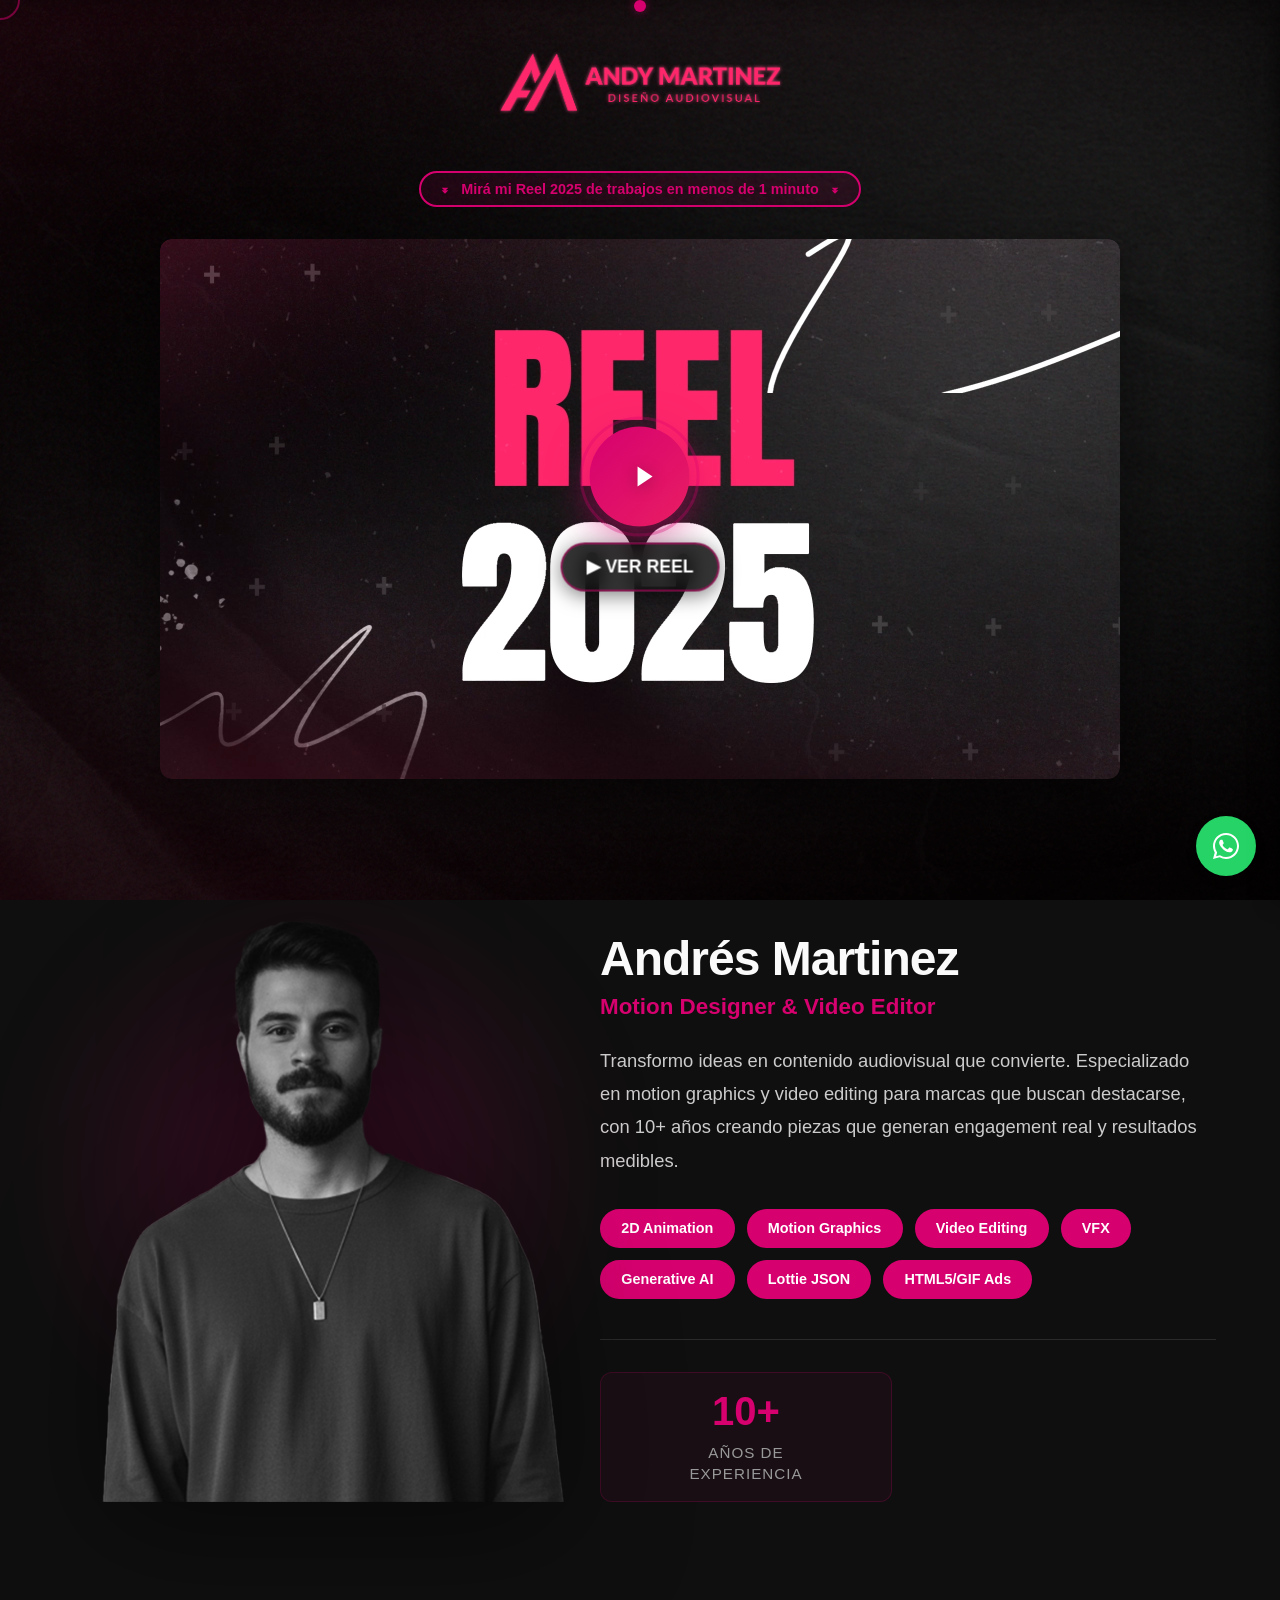
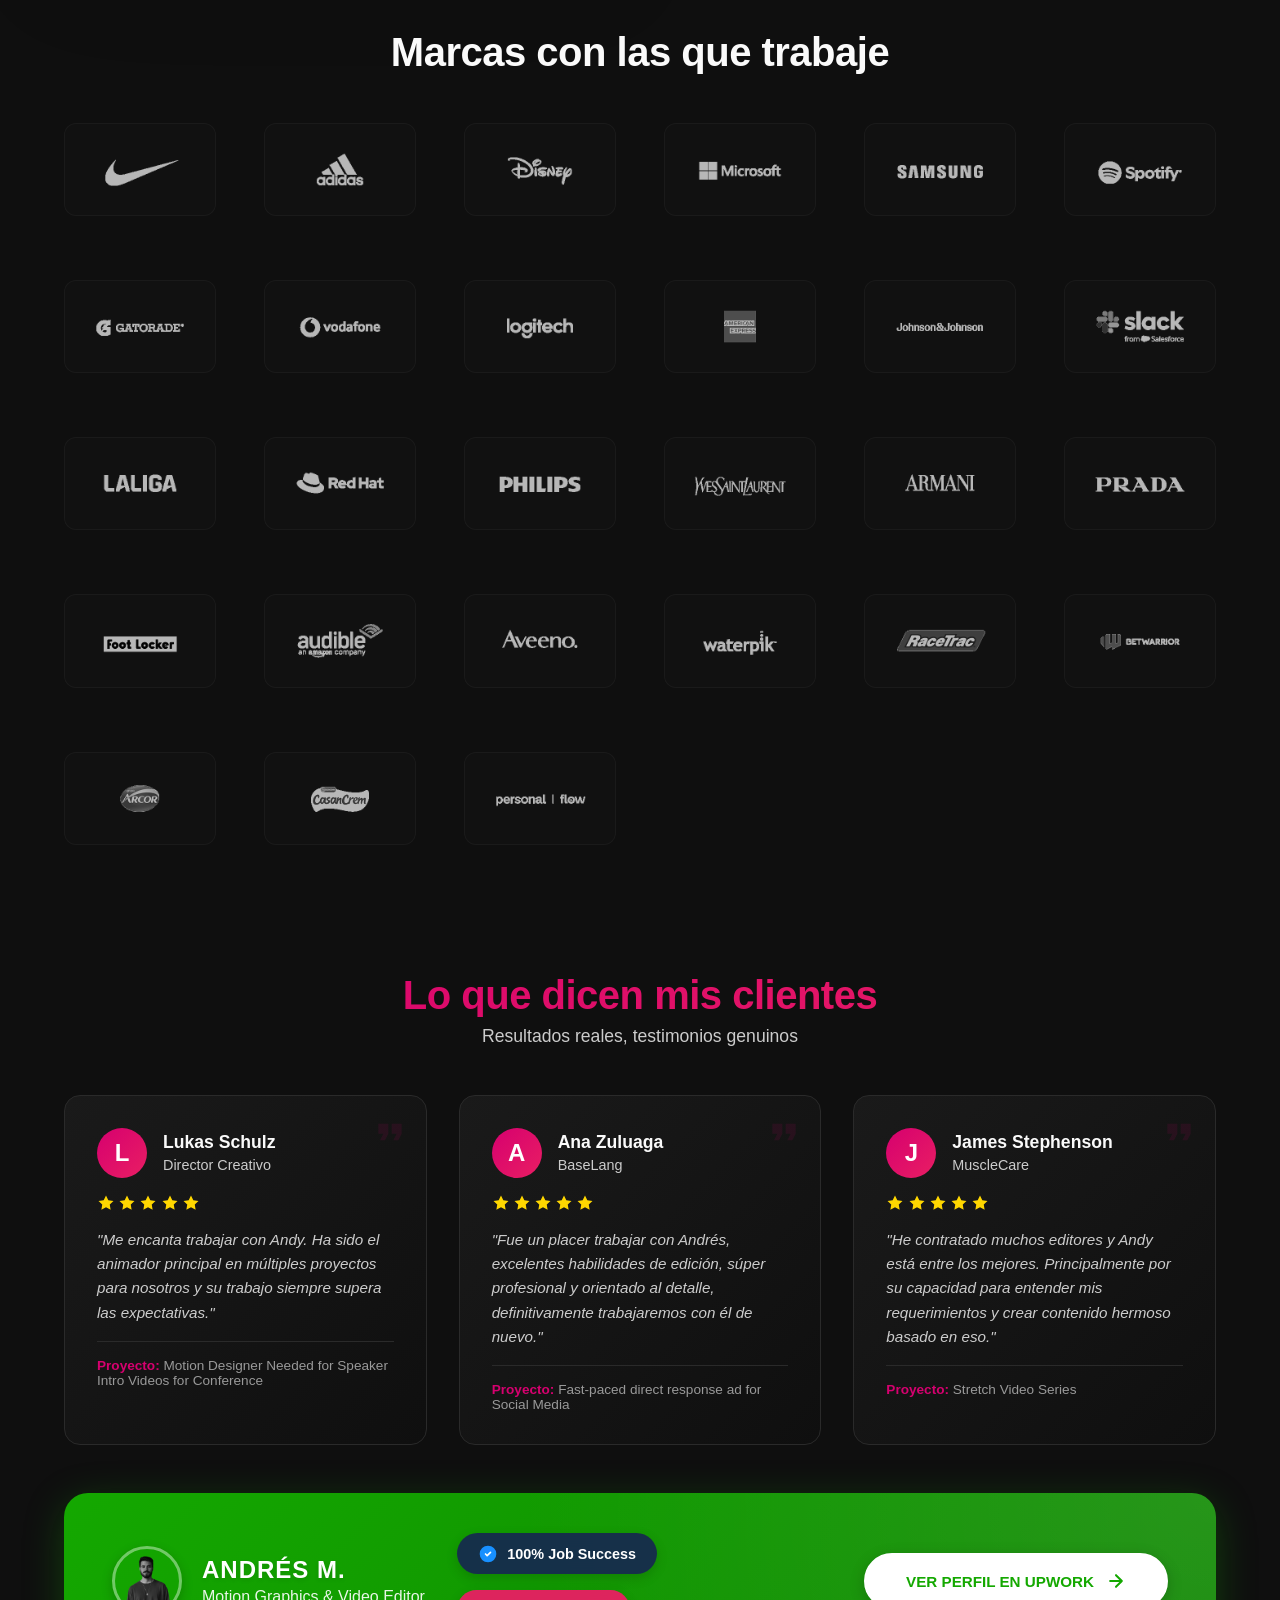
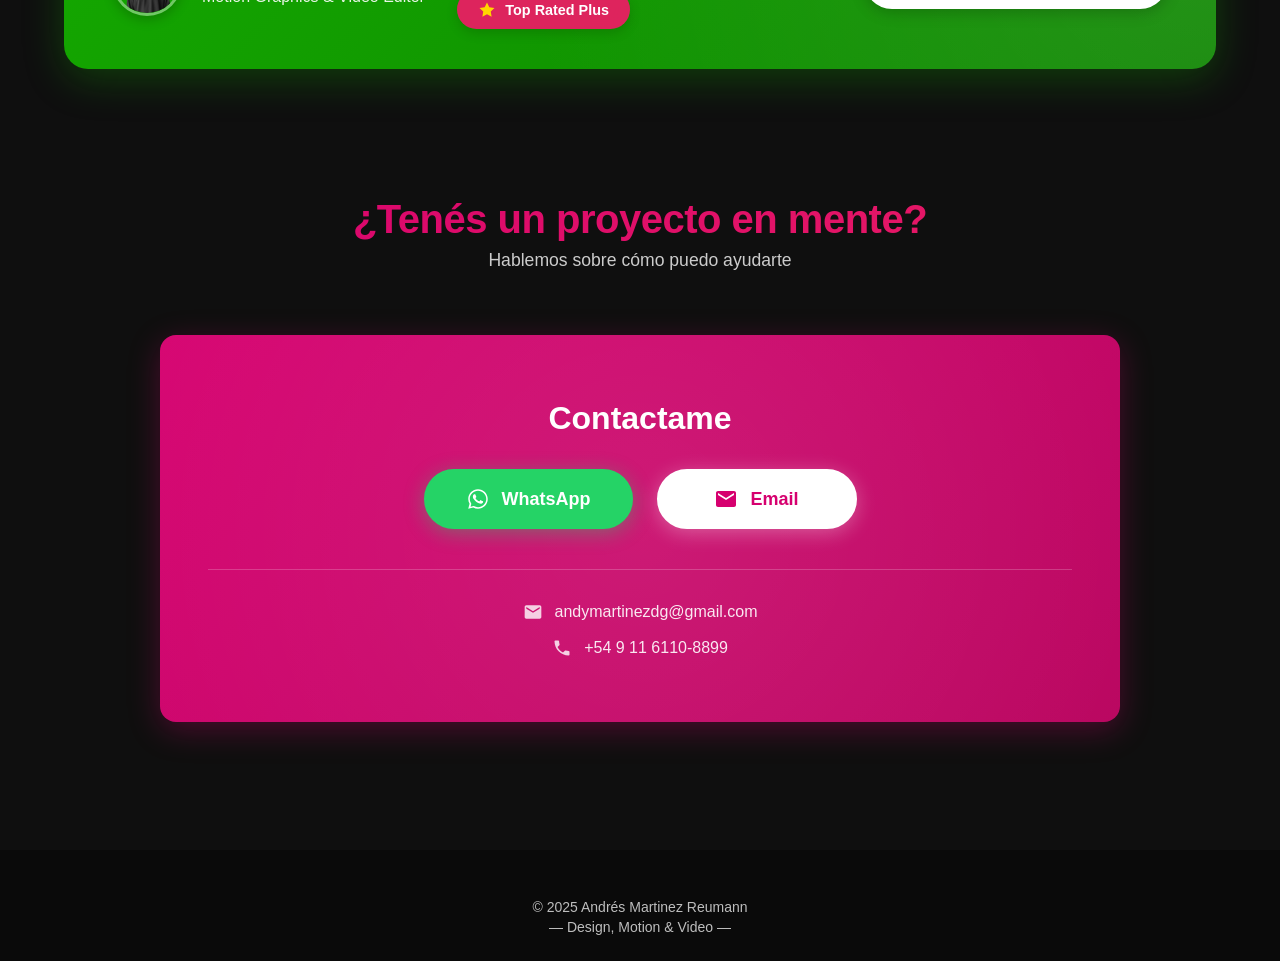
==== commit 3a1cc699: "Update index.html" ====
--- a/index.html
+++ b/index.html
@@ -127,7 +127,7 @@
 
   <!-- LOGOS MARCAS -->
   <section id="brands">
-    <h2 data-translate="brands_title">Marcas con las que trabajé</h2>
+    <h2 data-translate="brands_title">Marcas con las que trabaje</h2>
     <div class="brands-grid">
       <div class="brand-item">
         <img src="assets/logos/nike.png" alt="Nike - Cliente de motion design y video">
@@ -420,4 +420,4 @@
 
   <script src="script.js"></script>
 </body>
-</html>+</html>
--- a/styles.css
+++ b/styles.css
@@ -346,7 +346,7 @@
   width: 100%;
   max-width: 960px;
   aspect-ratio: 16/9;
-  margin-bottom: 4rem;
+  margin-bottom: 0.2rem;
   opacity: 0;
   animation: fadeInUp 1s ease forwards 0.7s;
   box-shadow: 0 20px 60px rgba(0, 0, 0, 0.5);
@@ -1263,6 +1263,14 @@
 }
 
 @media (max-width: 768px) {
+  section {
+    padding: 2rem 1.5rem;
+  }
+  
+  #about {
+    padding-top: 1.5rem;
+  }
+  
   .upwork-badge {
     padding: 2rem 1.5rem;
     flex-direction: column;
@@ -1296,12 +1304,14 @@
     flex-direction: column;
     gap: 0.75rem;
     width: 100%;
+    align-items: center;
   }
   
   .badge-official {
     justify-content: center;
     width: 100%;
     max-width: 280px;
+    margin: 0 auto;
   }
   
   .upwork-cta {
@@ -1374,4 +1384,4 @@
   .cta-section {
     padding: 4rem 3rem;
   }
-}+}
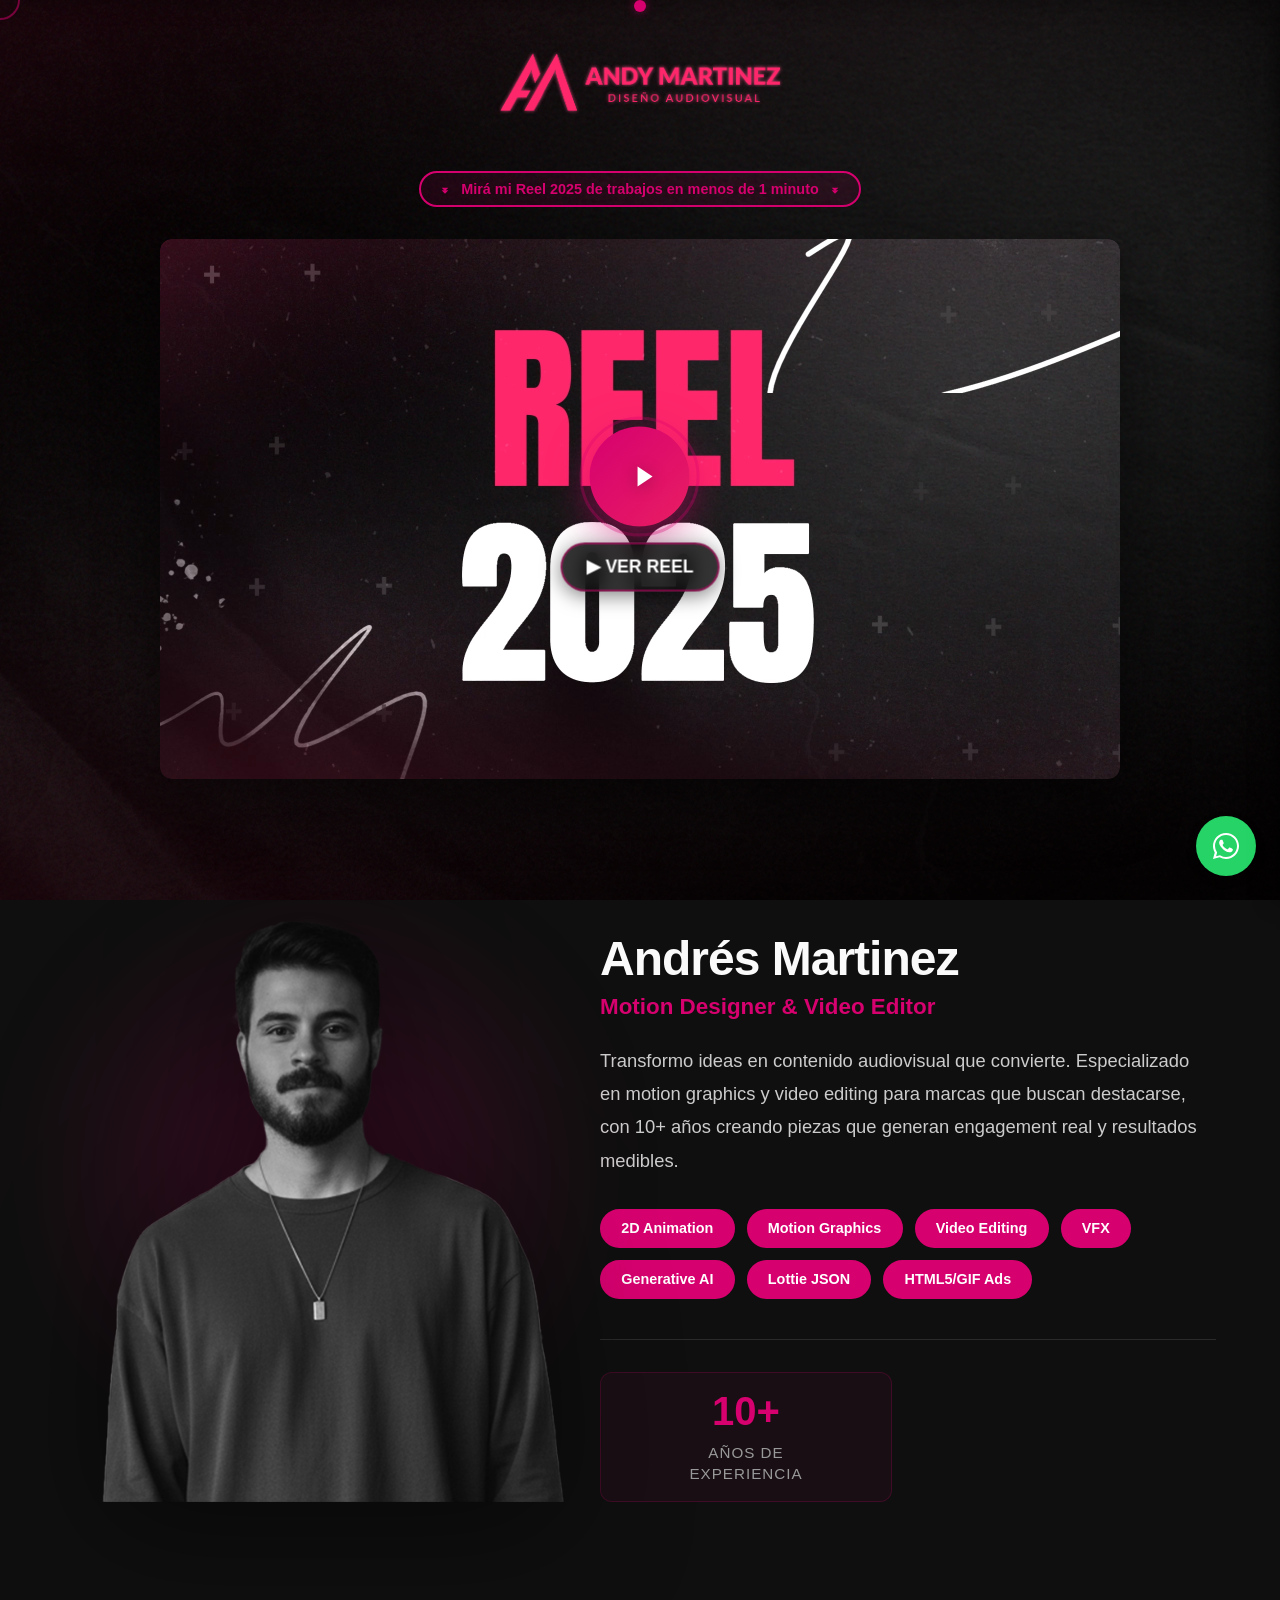
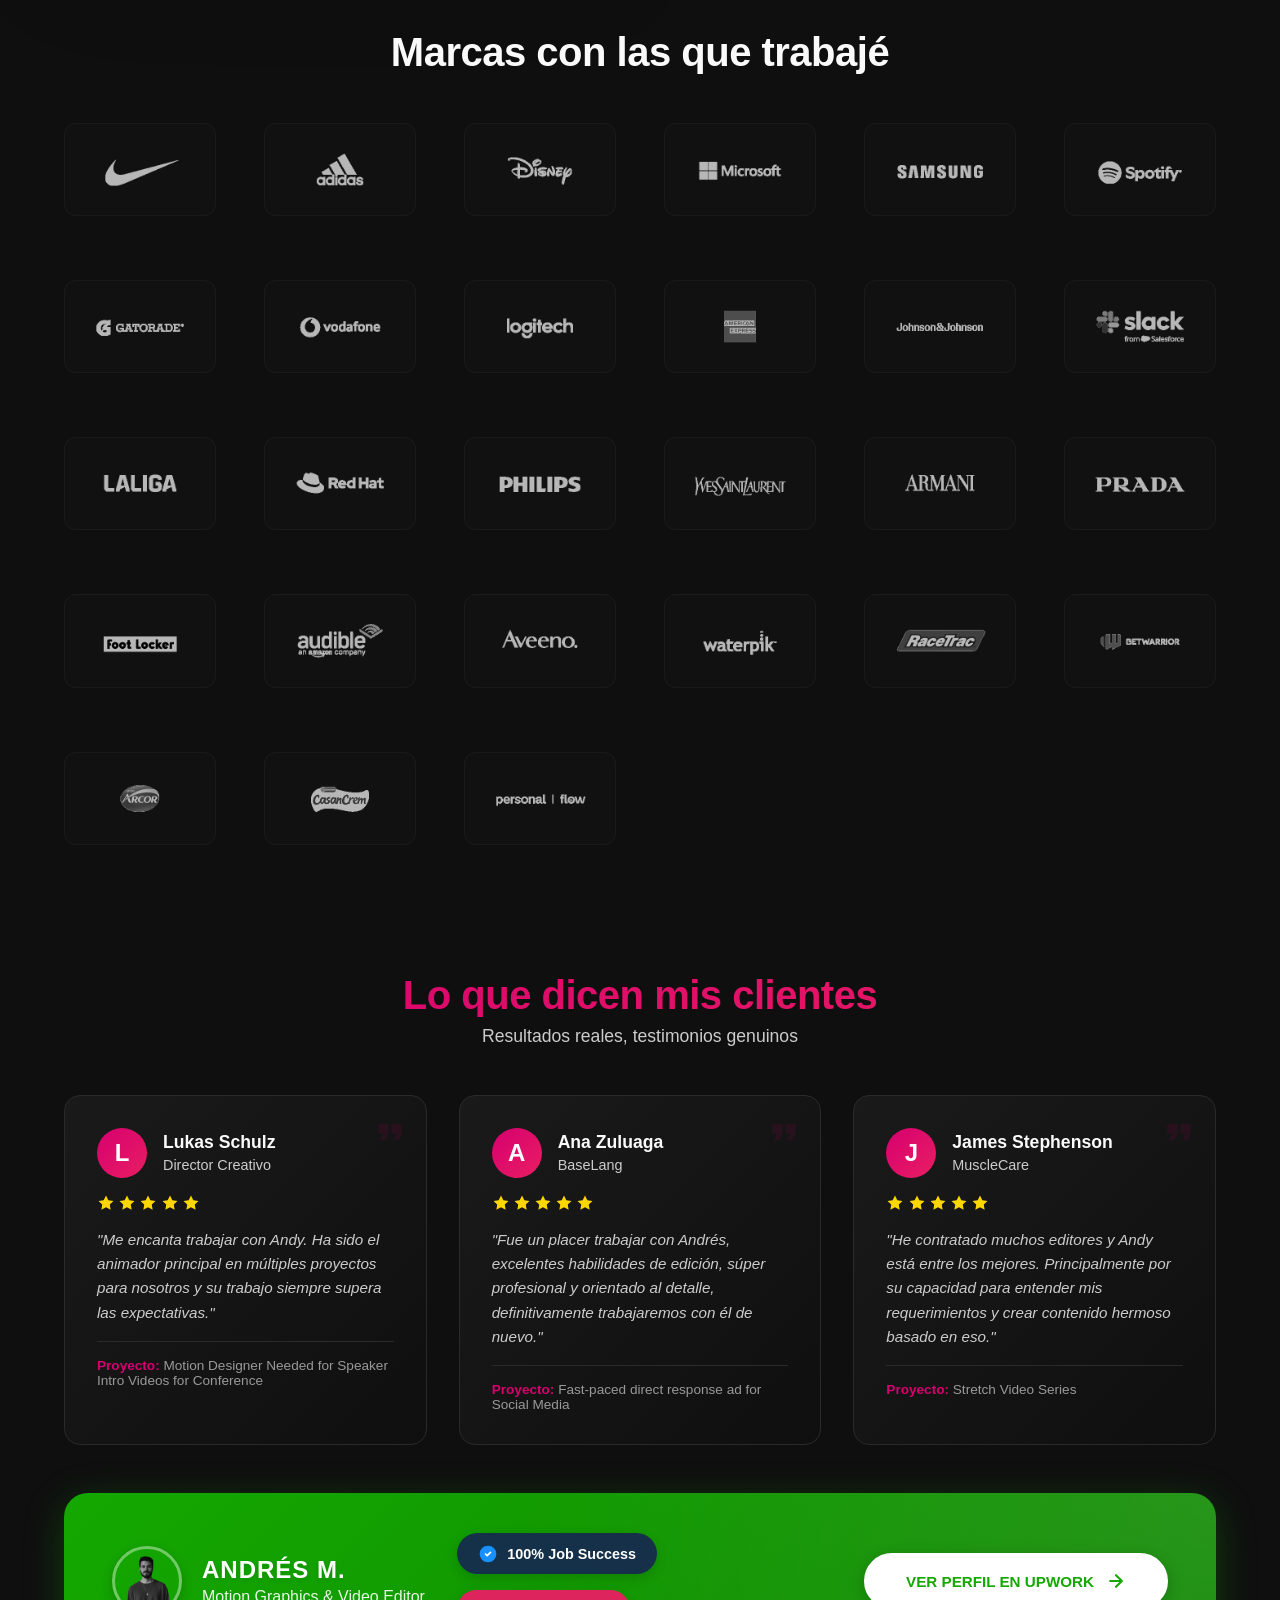
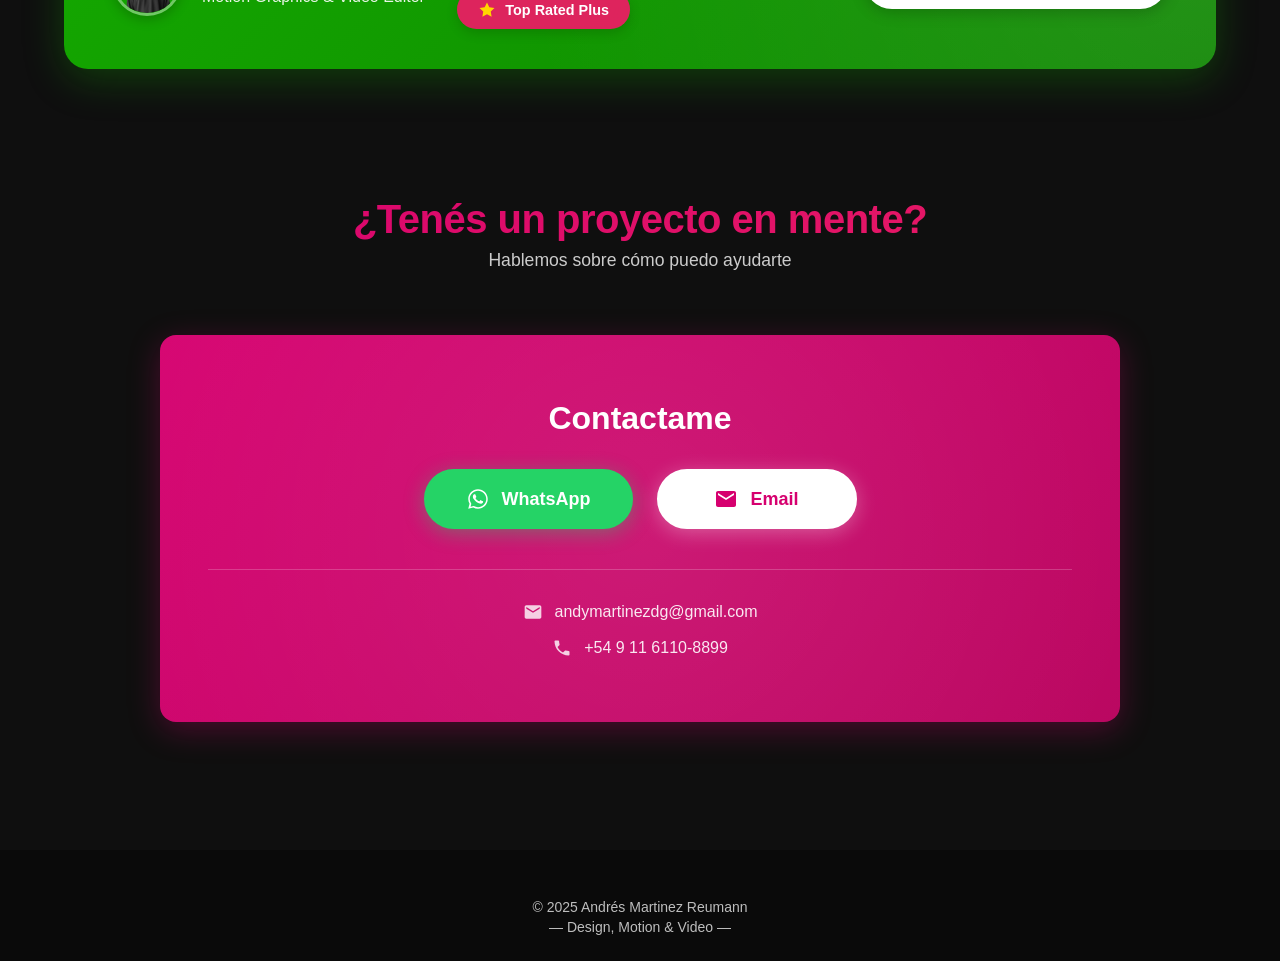
==== commit 1a22d777: "Update index.html" ====
--- a/index.html
+++ b/index.html
@@ -127,7 +127,7 @@
 
   <!-- LOGOS MARCAS -->
   <section id="brands">
-    <h2 data-translate="brands_title">Marcas con las que trabaje</h2>
+    <h2 data-translate="brands_title">Marcas con las que trabajé</h2>
     <div class="brands-grid">
       <div class="brand-item">
         <img src="assets/logos/nike.png" alt="Nike - Cliente de motion design y video">
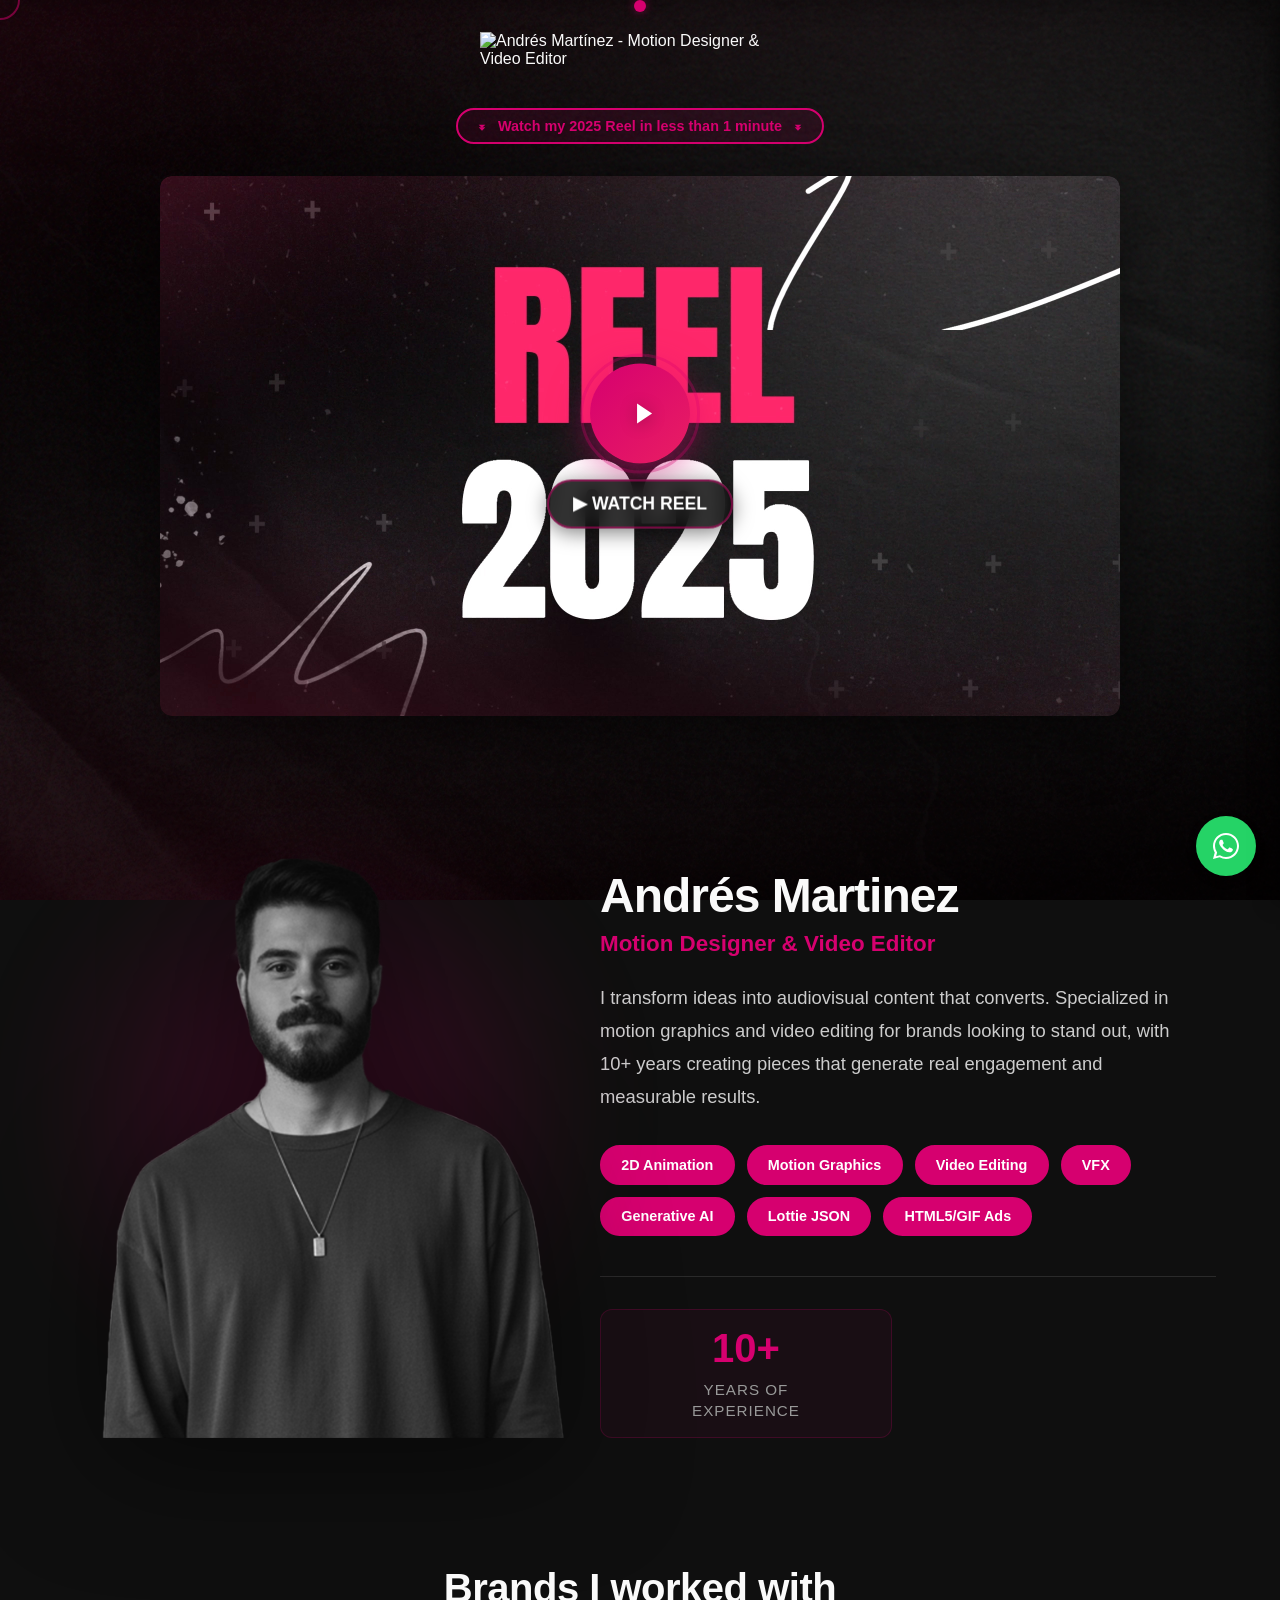
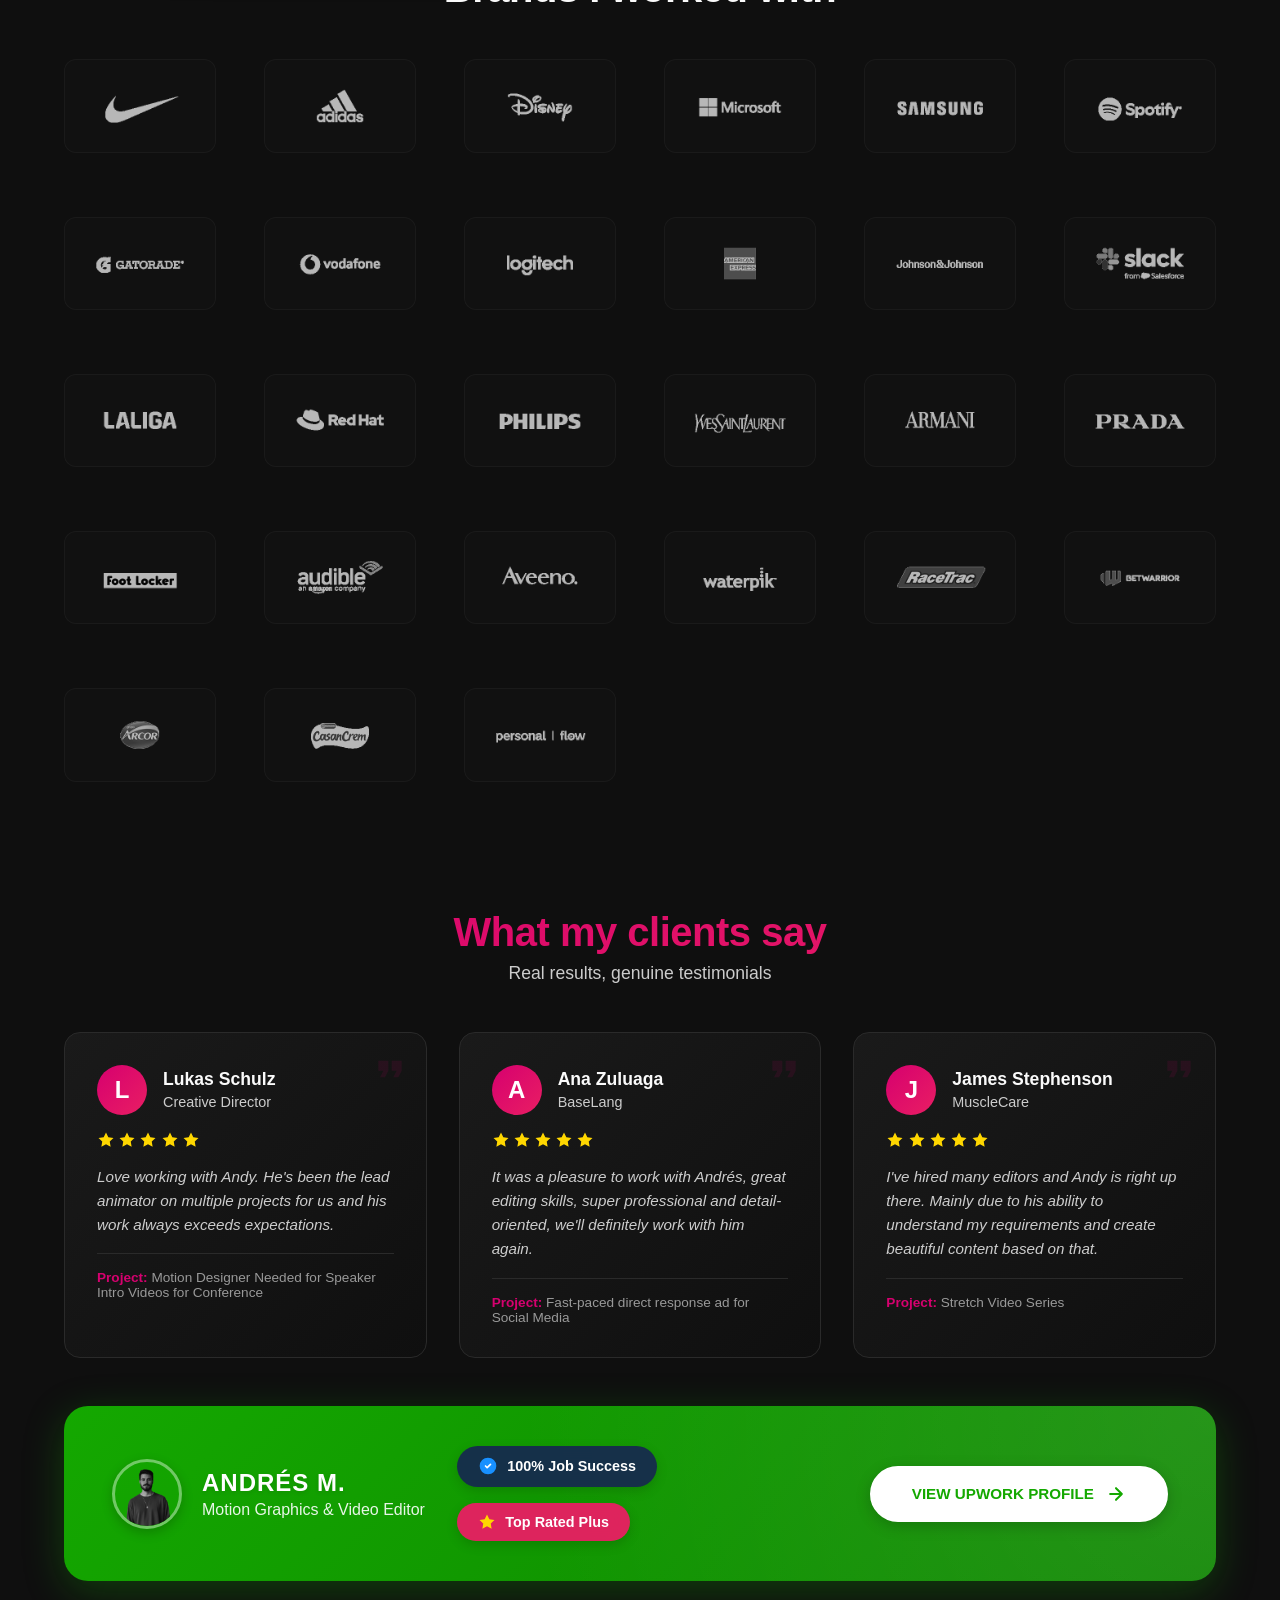
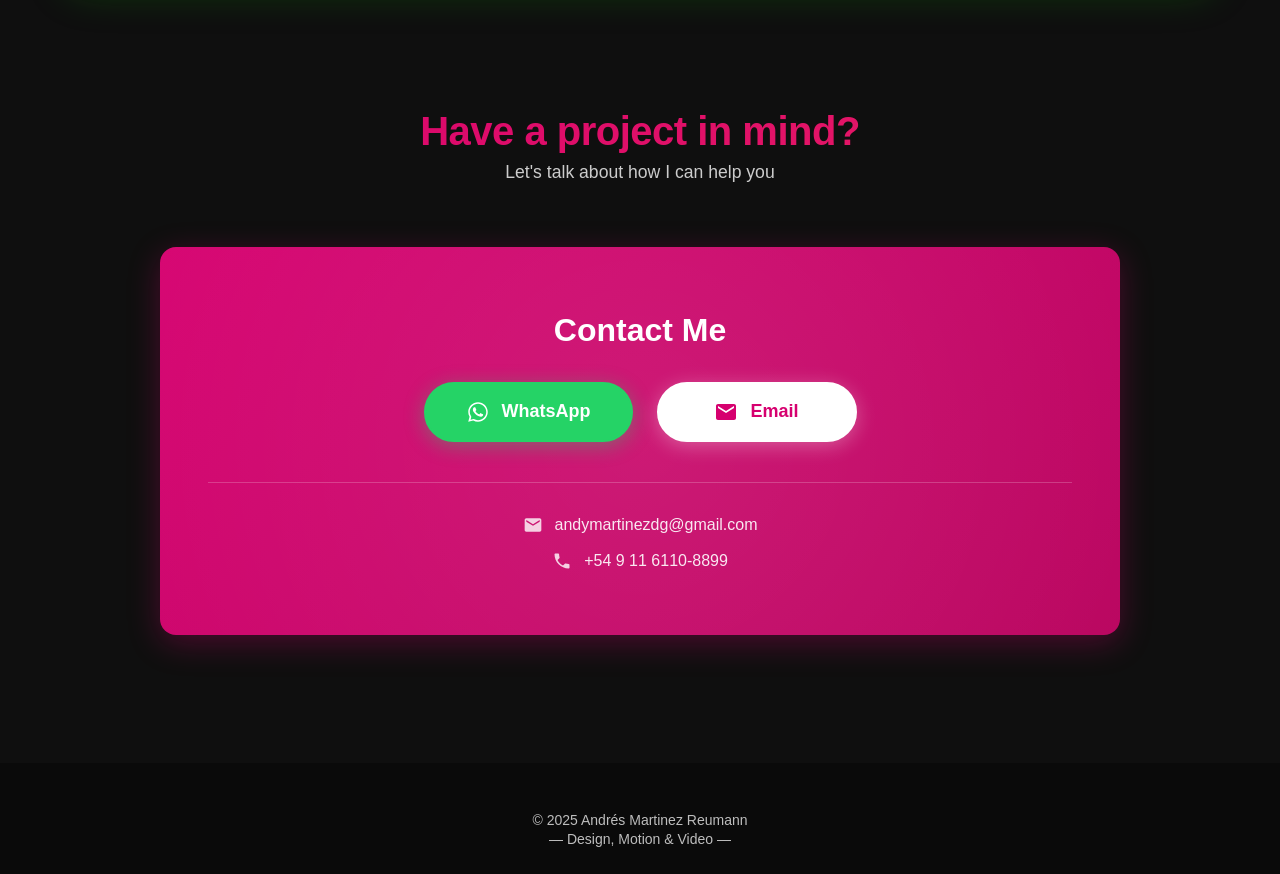
==== commit fef0b6d7: "Add files via upload" ====
--- a/index.html
+++ b/index.html
@@ -22,7 +22,7 @@
 <body>
   <!-- PRELOADER -->
   <div class="preloader" id="preloader">
-    <img src="assets/logo-horizontal.png" alt="Loading..." class="preloader-logo">
+    <img src="assets/logo-horizontal-en.png" alt="Loading..." class="preloader-logo">
     <div class="preloader-bar">
       <div class="preloader-progress" id="preloaderProgress"></div>
     </div>
@@ -36,10 +36,10 @@
   <header class="sticky-header" id="stickyHeader">
     <div class="sticky-header-inner">
       <div class="language-switcher">
-        <button class="lang-btn active" data-lang="es">ES</button>
-        <button class="lang-btn" data-lang="en">EN</button>
-      </div>
-      <img src="assets/logo-horizontal.png" alt="Andrés Martínez Logo" class="sticky-logo"/>
+        <button class="lang-btn" data-lang="es">ES</button>
+        <button class="lang-btn active" data-lang="en">EN</button>
+      </div>
+      <img src="assets/logo-horizontal-en.png" alt="Andrés Martínez Logo" class="sticky-logo"/>
       <button class="hamburger" id="hamburger" aria-label="Abrir menú">
         <span></span>
         <span></span>
@@ -61,7 +61,7 @@
 
   <!-- HERO -->
   <div class="hero-section" id="hero">
-    <img src="assets/logo-horizontal.png" alt="Andrés Martínez - Motion Designer & Video Editor" class="logo" id="mainLogo"/>
+    <img src="assets/logo-horizontal-en.png" alt="Andrés Martínez - Motion Designer & Video Editor" class="logo" id="mainLogo"/>
     
     <div class="reel-header">
       <div class="reel-duration">
@@ -420,4 +420,4 @@
 
   <script src="script.js"></script>
 </body>
-</html>
+</html>
--- a/styles.css
+++ b/styles.css
@@ -1384,4 +1384,4 @@
   .cta-section {
     padding: 4rem 3rem;
   }
-}
+}
